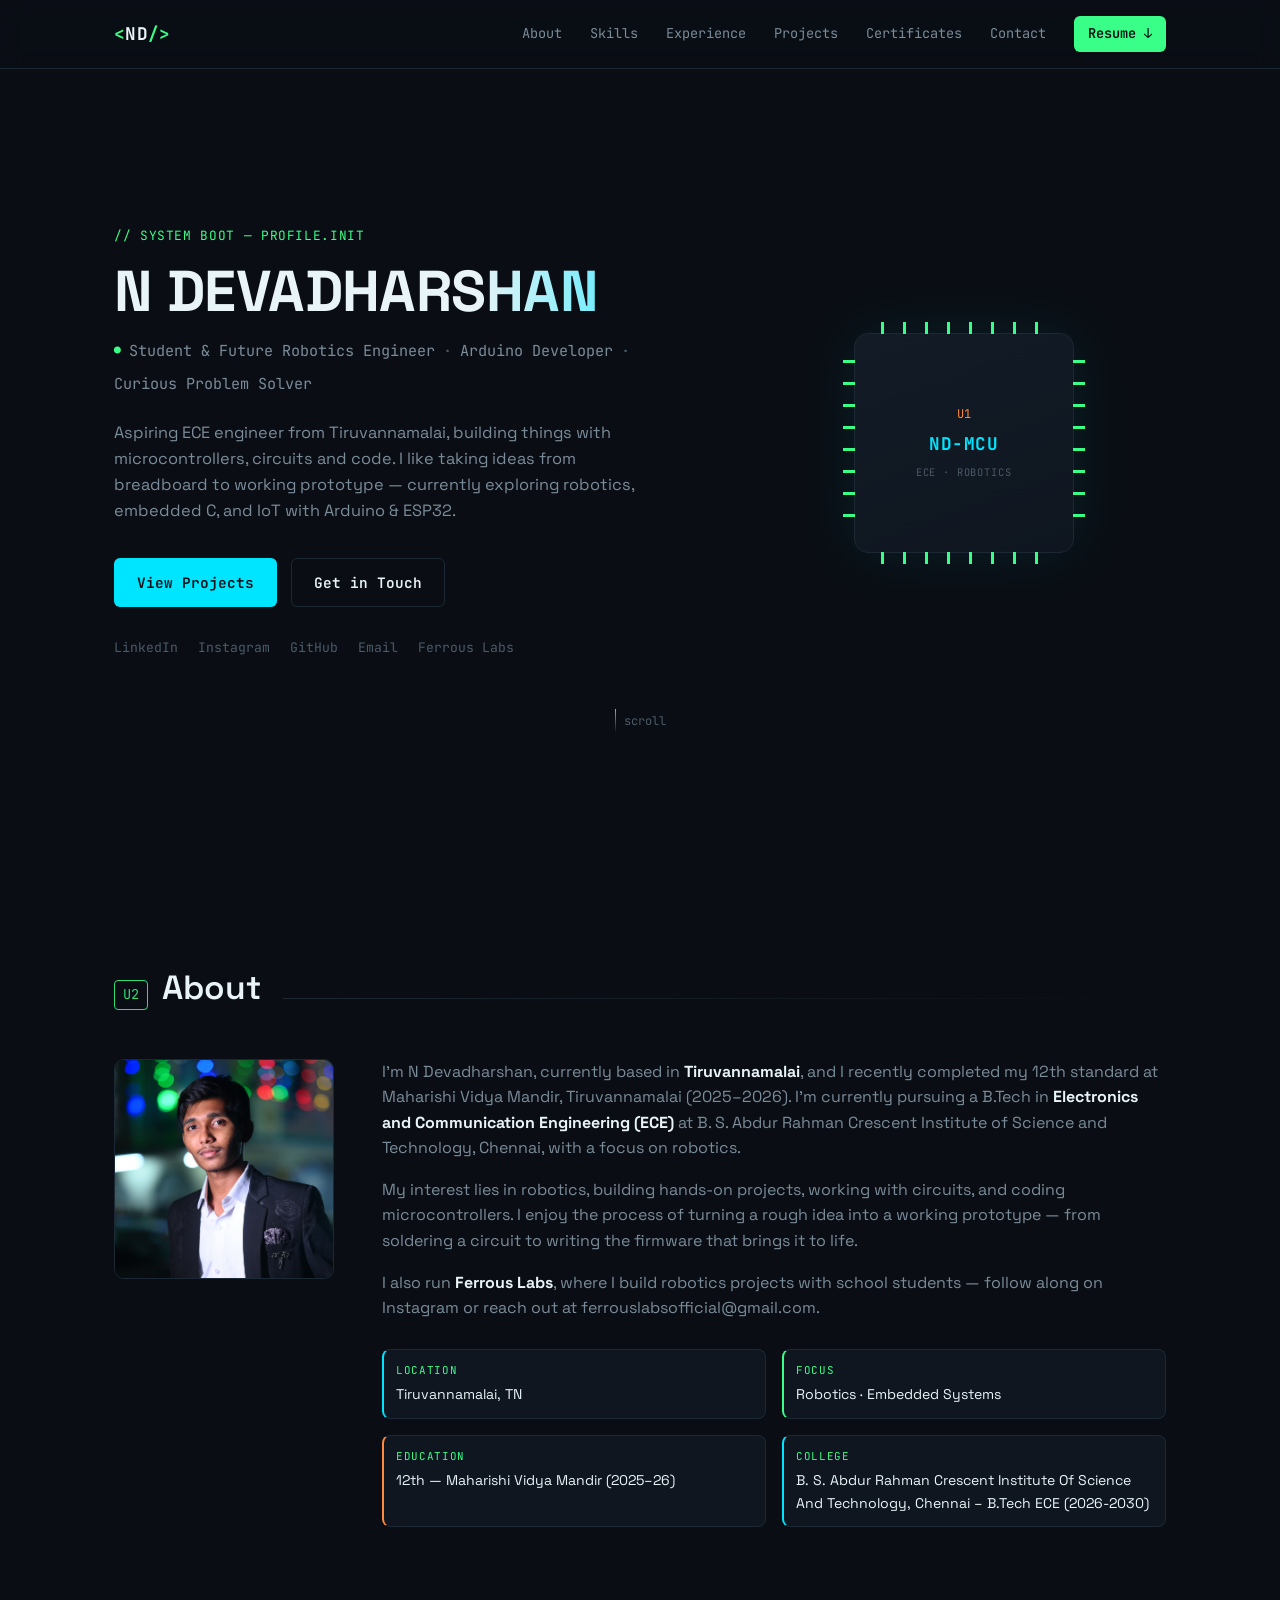
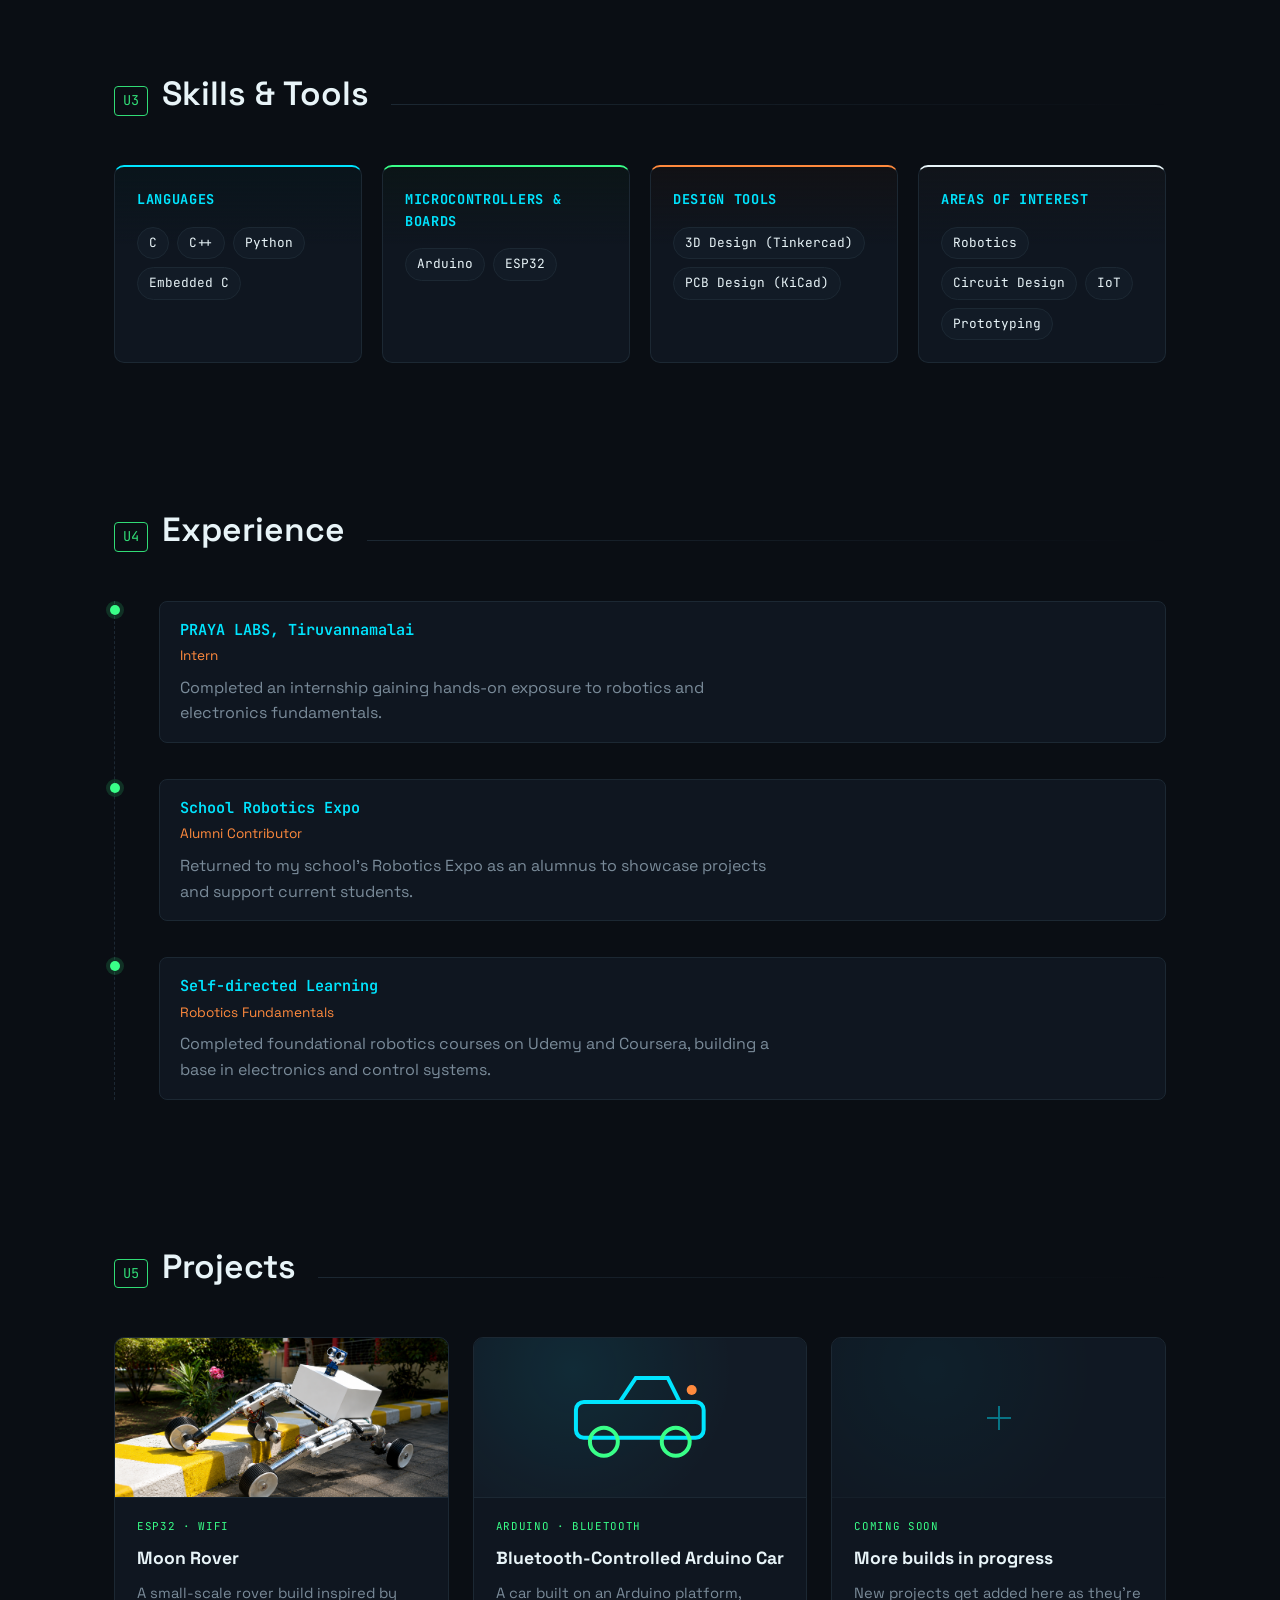
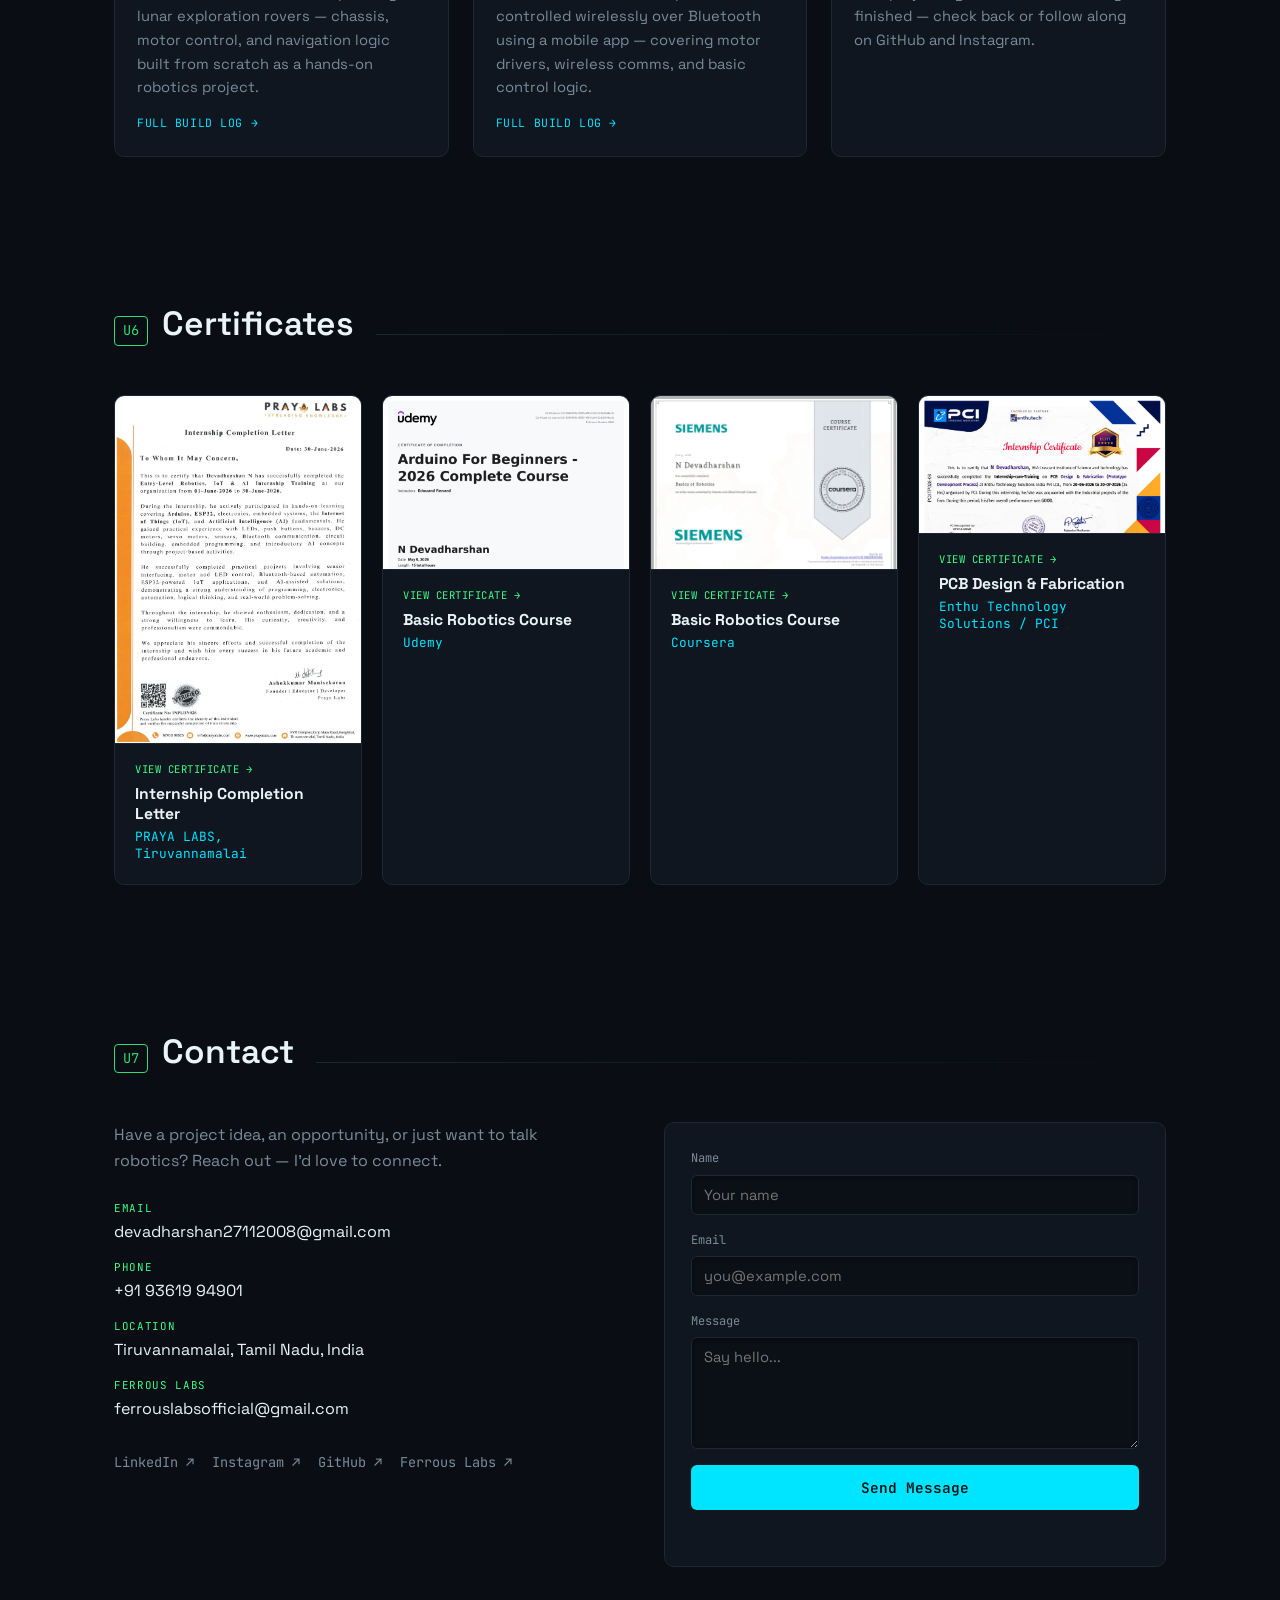
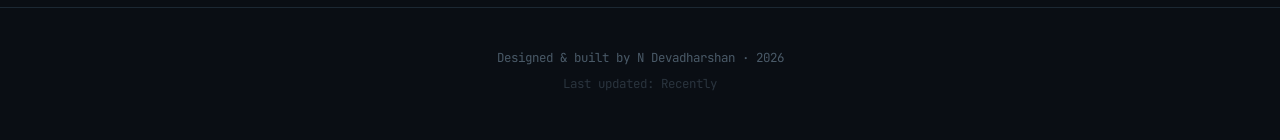
==== index.html @ e0f4d533 "Fix certificate visibility on home page and correct to 16:9 ratio" ====
<!DOCTYPE html>
<html lang="en">

<head>
  <meta charset="UTF-8">
  <meta name="viewport" content="width=device-width, initial-scale=1.0">
  <title>N Devadharshan — Robotics &amp; Embedded Systems</title>
  <meta name="description"
    content="Portfolio of N Devadharshan — ECE aspirant, robotics enthusiast, Arduino &amp; ESP32 developer.">
  <link rel="icon"
    href="data:image/svg+xml,<svg xmlns=%22http://www.w3.org/2000/svg%22 viewBox=%220 0 100 100%22><rect width=%22100%22 height=%22100%22 rx=%2218%22 fill=%22%230a0e14%22/><path d=%22M20 50h20M60 50h20M50 20v20M50 60v20%22 stroke=%22%2300e5ff%22 stroke-width=%226%22/><circle cx=%2250%22 cy=%2250%22 r=%2210%22 fill=%22none%22 stroke=%22%2339ff88%22 stroke-width=%226%22/></svg>">
  <link rel="preconnect" href="https://fonts.googleapis.com">
  <link rel="preconnect" href="https://fonts.gstatic.com" crossorigin>
  <link
    href="https://fonts.googleapis.com/css2?family=JetBrains+Mono:wght@400;500;600;700&family=Space+Grotesk:wght@400;500;600;700&display=swap"
    rel="stylesheet">
  <link rel="stylesheet" href="style.css">
  <script>
    // Defined early (before any images) so onerror="smartImage(this)" always works,
    // even for images that fail instantly on page load.
    function smartImage(img) {
      var exts = ['jpg', 'jpeg', 'png', 'webp', 'JPG', 'JPEG', 'PNG', 'WEBP'];
      var tried = (img.getAttribute('data-tried') || '').split(',').filter(Boolean);
      var base = img.getAttribute('data-base');
      for (var i = 0; i < exts.length; i++) {
        if (tried.indexOf(exts[i]) === -1) {
          tried.push(exts[i]);
          img.setAttribute('data-tried', tried.join(','));
          img.src = base + '.' + exts[i];
          return;
        }
      }
      if (img.getAttribute('data-fallback') === 'hide') {
        img.style.display = 'none';
      } else if (img.parentElement) {
        img.parentElement.classList.add('no-photo');
      }
    }
  </script>

</head>

<body>

  <!-- background circuit canvas -->
  <canvas id="circuit-bg"></canvas>

  <!-- continuous PCB trace running through the page, connecting each section like real schematic wiring -->
  <svg id="spine" width="40" viewBox="0 0 40 100" preserveAspectRatio="none" aria-hidden="true">
    <line x1="20" y1="0" x2="20" y2="100" stroke="url(#spineGrad)" stroke-width="1.5" />
    <defs>
      <linearGradient id="spineGrad" x1="0" y1="0" x2="0" y2="1">
        <stop offset="0%" stop-color="#00e5ff" stop-opacity="0.05" />
        <stop offset="50%" stop-color="#00e5ff" stop-opacity="0.5" />
        <stop offset="100%" stop-color="#39ff88" stop-opacity="0.4" />
      </linearGradient>
    </defs>
  </svg>

  <header id="navbar">
    <div class="nav-inner">
      <a class="logo" href="#hero">
        <span class="logo-bracket">&lt;</span>ND<span class="logo-bracket">/&gt;</span>
      </a>
      <nav id="nav-links">
        <a href="#about">About</a>
        <a href="#skills">Skills</a>
        <a href="#experience">Experience</a>
        <a href="#projects">Projects</a>
        <a href="#certificates">Certificates</a>
        <a href="#contact">Contact</a>
        <a href="assets/resume.pdf" class="nav-resume" id="nav-resume-link" download>Resume ↓</a>
      </nav>
      <button id="nav-toggle" aria-label="Toggle menu">
        <span></span><span></span><span></span>
      </button>
    </div>
  </header>

  <main>

    <!-- ============ HERO ============ -->
    <section id="hero">
      <div class="hero-grid">
        <div class="hero-text">
          <p class="chip-label">// SYSTEM BOOT — PROFILE.INIT</p>
          <h1>N&nbsp;DEVADHARSHAN</h1>
          <p class="hero-role">
            <span class="pin">●</span> Student &amp; Future Robotics Engineer
            <span class="dot-sep">·</span> Arduino Developer
            <span class="dot-sep">·</span> Curious Problem Solver
          </p>
          <p class="hero-bio">
            Aspiring ECE engineer from Tiruvannamalai, building things with microcontrollers,
            circuits and code. I like taking ideas from breadboard to working prototype —
            currently exploring robotics, embedded C, and IoT with Arduino &amp; ESP32.
          </p>
          <div class="hero-cta">
            <a href="#projects" class="btn btn-primary">View Projects</a>
            <a href="#contact" class="btn btn-ghost">Get in Touch</a>
          </div>
          <div class="hero-socials">
            <a href="https://www.linkedin.com/in/devadharshan27/" target="_blank" rel="noopener"
              aria-label="LinkedIn">LinkedIn</a>
            <a href="https://instagram.com/_ferrous_os._" target="_blank" rel="noopener"
              aria-label="Instagram">Instagram</a>
            <a href="https://github.com/" target="_blank" rel="noopener" id="hero-github" aria-label="GitHub">GitHub</a>
            <a href="mailto:devadharshan27112008@gmail.com" aria-label="Email">Email</a>
            <a href="https://instagram.com/ferrous_labs" target="_blank" rel="noopener"
              aria-label="Ferrous Labs Instagram">Ferrous Labs</a>
          </div>
        </div>
        <div class="hero-visual">
          <div class="chip" id="hero-chip">
            <div class="chip-pins chip-pins-top"></div>
            <div class="chip-pins chip-pins-bottom"></div>
            <div class="chip-pins chip-pins-left"></div>
            <div class="chip-pins chip-pins-right"></div>
            <div class="chip-face">
              <span class="chip-id">U1</span>
              <span class="chip-name">ND‑MCU</span>
              <span class="chip-sub">ECE · ROBOTICS</span>
            </div>
          </div>
        </div>
      </div>
      <div class="scroll-cue"><span></span>scroll</div>
    </section>

    <!-- ============ ABOUT ============ -->
    <section id="about" class="section">
      <div class="section-head">
        <span class="designator">U2</span>
        <h2>About</h2>
      </div>
      <div class="about-grid">
        <div class="about-photo">
          <div class="photo-frame">
            <img src="assets/images/profile.jpg" data-base="assets/images/profile" data-tried="jpg" alt="N Devadharshan"
              onerror="smartImage(this)">
            <div class="photo-fallback">
              <svg viewBox="0 0 120 120" width="72" height="72" aria-hidden="true">
                <circle cx="60" cy="60" r="56" fill="none" stroke="#00e5ff" stroke-width="2" stroke-dasharray="6 6" />
                <circle cx="60" cy="42" r="18" fill="none" stroke="#39ff88" stroke-width="3" />
                <path d="M28 96c6-20 22-30 32-30s26 10 32 30" fill="none" stroke="#39ff88" stroke-width="3" />
              </svg>
              <p>photo.jpg<br><span>add your image →</span></p>
            </div>
          </div>
        </div>
        <div class="about-text">
          <p>
            I'm N Devadharshan, currently based in <strong>Tiruvannamalai</strong>, and I recently completed
            my 12th standard at Maharishi Vidya Mandir, Tiruvannamalai (2025–2026). I'm currently pursuing
            a B.Tech in <strong>Electronics and Communication Engineering (ECE)</strong> at B. S. Abdur Rahman Crescent
            Institute of Science and Technology, Chennai, with a focus on robotics.
          </p>
          <p>
            My interest lies in robotics, building hands-on projects, working with circuits, and coding
            microcontrollers. I enjoy the process of turning a rough idea into a working prototype —
            from soldering a circuit to writing the firmware that brings it to life.
          </p>
          <p>
            I also run <strong>Ferrous Labs</strong>, where I build robotics projects with school
            students — follow along on
            <a href="https://instagram.com/ferrous_labs" target="_blank" rel="noopener">Instagram</a>
            or reach out at
            <a href="mailto:ferrouslabsofficial@gmail.com">ferrouslabsofficial@gmail.com</a>.
          </p>
          <div class="about-facts">
            <div class="fact"><span class="fact-label">Location</span><span class="fact-value">Tiruvannamalai, TN</span>
            </div>
            <div class="fact"><span class="fact-label">Focus</span><span class="fact-value">Robotics · Embedded
                Systems</span></div>
            <div class="fact"><span class="fact-label">Education</span><span class="fact-value">12th — Maharishi Vidya
                Mandir (2025–26)</span></div>
            <div class="fact"><span class="fact-label">College</span><span class="fact-value">B. S. Abdur Rahman
                Crescent Institute Of Science And Technology, Chennai – B.Tech ECE (2026-2030)</span></div>


          </div>
        </div>
      </div>
      </div>
    </section>

    <!-- ============ SKILLS ============ -->
    <section id="skills" class="section">
      <div class="section-head">
        <span class="designator">U3</span>
        <h2>Skills &amp; Tools</h2>
      </div>
      <div class="skills-grid">
        <div class="skill-card">
          <h3>Languages</h3>
          <ul class="tag-list">
            <li>C</li>
            <li>C++</li>
            <li>Python</li>
            <li>Embedded C</li>
          </ul>
        </div>
        <div class="skill-card">
          <h3>Microcontrollers &amp; Boards</h3>
          <ul class="tag-list">
            <li>Arduino</li>
            <li>ESP32</li>
          </ul>
        </div>
        <div class="skill-card">
          <h3>Design Tools</h3>
          <ul class="tag-list">
            <li>3D Design (Tinkercad)</li>
            <li>PCB Design (KiCad)</li>
          </ul>
        </div>
        <div class="skill-card">
          <h3>Areas of Interest</h3>
          <ul class="tag-list">
            <li>Robotics</li>
            <li>Circuit Design</li>
            <li>IoT</li>
            <li>Prototyping</li>
          </ul>
        </div>
      </div>
    </section>

    <!-- ============ EXPERIENCE ============ -->
    <section id="experience" class="section">
      <div class="section-head">
        <span class="designator">U4</span>
        <h2>Experience</h2>
      </div>
      <div class="timeline">
        <div class="timeline-item">
          <div class="timeline-node"></div>
          <div class="timeline-content">
            <p class="timeline-org">PRAYA LABS, Tiruvannamalai</p>
            <p class="timeline-role">Intern</p>
            <p class="timeline-desc">Completed an internship gaining hands-on exposure to robotics and electronics
              fundamentals.</p>
          </div>
        </div>
        <div class="timeline-item">
          <div class="timeline-node"></div>
          <div class="timeline-content">
            <p class="timeline-org">School Robotics Expo</p>
            <p class="timeline-role">Alumni Contributor</p>
            <p class="timeline-desc">Returned to my school's Robotics Expo as an alumnus to showcase projects and
              support current students.</p>
          </div>
        </div>
        <div class="timeline-item">
          <div class="timeline-node"></div>
          <div class="timeline-content">
            <p class="timeline-org">Self-directed Learning</p>
            <p class="timeline-role">Robotics Fundamentals</p>
            <p class="timeline-desc">Completed foundational robotics courses on Udemy and Coursera, building a base in
              electronics and control systems.</p>
          </div>
        </div>
      </div>
    </section>

    <!-- ============ PROJECTS ============ -->
    <section id="projects" class="section">
      <div class="section-head">
        <span class="designator">U5</span>
        <h2>Projects</h2>
      </div>
      <div class="projects-grid">

        <a class="project-card" href="projects/moon-rover.html">
          <div class="project-thumb" data-icon="rover">
            <div class="gallery-strip" id="rover-gallery">
              <img src="assets/projects/moon-rover/moon-rover-1.png" data-base="assets/projects/moon-rover/moon-rover-1"
                data-fallback="hide" alt="Moon Rover project photo 1" onerror="smartImage(this)">
            </div>
            <div class="thumb-placeholder">
              <svg viewBox="0 0 100 60" width="100%" aria-hidden="true">
                <ellipse cx="50" cy="48" rx="38" ry="6" fill="#39ff8822" />
                <circle cx="22" cy="42" r="8" fill="none" stroke="#39ff88" stroke-width="2" />
                <circle cx="78" cy="42" r="8" fill="none" stroke="#39ff88" stroke-width="2" />
                <circle cx="50" cy="42" r="8" fill="none" stroke="#39ff88" stroke-width="2" />
                <rect x="30" y="18" width="40" height="18" rx="3" fill="none" stroke="#00e5ff" stroke-width="2" />
                <line x1="50" y1="18" x2="50" y2="6" stroke="#00e5ff" stroke-width="2" />
                <circle cx="50" cy="6" r="3" fill="#00e5ff" />
              </svg>
            </div>
          </div>
          <div class="project-body">
            <p class="project-tag">ESP32 · WIFI</p>
            <h3>Moon Rover</h3>
            <p>A small-scale rover build inspired by lunar exploration rovers — chassis, motor control, and
              navigation logic built from scratch as a hands-on robotics project.</p>
            <p class="project-link-hint">FULL BUILD LOG →</p>
          </div>
        </a>

        <a class="project-card" href="projects/bluetooth-car.html">
          <div class="project-thumb" data-icon="car">
            <div class="thumb-placeholder">
              <svg viewBox="0 0 100 60" width="100%" aria-hidden="true">
                <rect x="18" y="24" width="64" height="18" rx="4" fill="none" stroke="#00e5ff" stroke-width="2" />
                <circle cx="32" cy="44" r="7" fill="none" stroke="#39ff88" stroke-width="2" />
                <circle cx="68" cy="44" r="7" fill="none" stroke="#39ff88" stroke-width="2" />
                <path d="M40 24 L48 12 L64 12 L70 24" fill="none" stroke="#00e5ff" stroke-width="2" />
                <circle cx="76" cy="18" r="2.5" fill="#ff8a3d" />
              </svg>
            </div>
          </div>
          <div class="project-body">
            <p class="project-tag">ARDUINO · BLUETOOTH</p>
            <h3>Bluetooth-Controlled Arduino Car</h3>
            <p>A car built on an Arduino platform, controlled wirelessly over Bluetooth using a mobile app —
              covering motor drivers, wireless comms, and basic control logic.</p>
            <p class="project-link-hint">FULL BUILD LOG →</p>
          </div>
        </a>

        <article class="project-card project-card-more">
          <div class="project-thumb thumb-more">
            <svg viewBox="0 0 100 60" width="60" aria-hidden="true">
              <line x1="30" y1="30" x2="70" y2="30" stroke="#00e5ff" stroke-width="3" />
              <line x1="50" y1="10" x2="50" y2="50" stroke="#00e5ff" stroke-width="3" />
            </svg>
          </div>
          <div class="project-body">
            <p class="project-tag">COMING SOON</p>
            <h3>More builds in progress</h3>
            <p>New projects get added here as they're finished — check back or follow along on GitHub and Instagram.</p>
          </div>
        </article>

      </div>
    </section>

    <!-- ============ CERTIFICATES ============ -->
    <section id="certificates" class="section">
      <div class="section-head">
        <span class="designator">U6</span>
        <h2>Certificates</h2>
      </div>
      <div class="cert-grid">

        <button type="button" class="cert-card cert-card--portrait"
          data-cert-src="assets/certs/internship-praya-labs.jpg"
          data-cert-title="Internship Completion Letter — PRAYA LABS">
          <div class="cert-thumb cert-thumb--portrait">
            <img src="assets/certs/internship-praya-labs.jpg" alt="Internship completion letter from PRAYA LABS"
              onerror="this.style.display='none'">
            <div class="cert-thumb-fallback">
              <svg viewBox="0 0 100 130" width="70" aria-hidden="true">
                <rect x="6" y="6" width="88" height="118" rx="4" fill="none" stroke="#00e5ff" stroke-width="2" />
                <line x1="20" y1="34" x2="80" y2="34" stroke="#39ff88" stroke-width="2" />
                <line x1="20" y1="50" x2="80" y2="50" stroke="#1c2833" stroke-width="2" />
                <line x1="20" y1="60" x2="80" y2="60" stroke="#1c2833" stroke-width="2" />
                <line x1="20" y1="70" x2="80" y2="70" stroke="#1c2833" stroke-width="2" />
                <circle cx="50" cy="100" r="12" fill="none" stroke="#ff8a3d" stroke-width="2" />
              </svg>
            </div>
          </div>
          <div class="cert-card-body">
            <p class="cert-tag">VIEW CERTIFICATE →</p>
            <h3>Internship Completion Letter</h3>
            <p class="cert-org">PRAYA LABS, Tiruvannamalai</p>
          </div>
        </button>

        <button type="button" class="cert-card cert-card--landscape" data-cert-src="assets/certs/udemy-robotics.jpg"
          data-cert-title="Basic Robotics Course — Udemy">
          <div class="cert-thumb cert-thumb--landscape">
            <img src="assets/certs/udemy-robotics.jpg" alt="Basic Robotics Course certificate from Udemy"
              onerror="this.style.display='none'">
            <div class="cert-thumb-fallback">
              <svg viewBox="0 0 140 100" width="80" aria-hidden="true">
                <rect x="6" y="6" width="128" height="88" rx="4" fill="none" stroke="#00e5ff" stroke-width="2" />
                <line x1="24" y1="30" x2="116" y2="30" stroke="#39ff88" stroke-width="2" />
                <line x1="24" y1="44" x2="90" y2="44" stroke="#1c2833" stroke-width="2" />
                <circle cx="108" cy="66" r="14" fill="none" stroke="#ff8a3d" stroke-width="2" />
              </svg>
            </div>
          </div>
          <div class="cert-card-body">
            <p class="cert-tag">VIEW CERTIFICATE →</p>
            <h3>Basic Robotics Course</h3>
            <p class="cert-org">Udemy</p>
          </div>
        </button>

        <button type="button" class="cert-card cert-card--landscape" data-cert-src="assets/certs/coursera-robotics.jpg"
          data-cert-title="Basic Robotics Course — Coursera">
          <div class="cert-thumb cert-thumb--landscape">
            <img src="assets/certs/coursera-robotics.jpg" alt="Basic Robotics Course certificate from Coursera"
              onerror="this.style.display='none'">
            <div class="cert-thumb-fallback">
              <svg viewBox="0 0 140 100" width="80" aria-hidden="true">
                <rect x="6" y="6" width="128" height="88" rx="4" fill="none" stroke="#00e5ff" stroke-width="2" />
                <line x1="24" y1="30" x2="116" y2="30" stroke="#39ff88" stroke-width="2" />
                <line x1="24" y1="44" x2="90" y2="44" stroke="#1c2833" stroke-width="2" />
                <circle cx="108" cy="66" r="14" fill="none" stroke="#ff8a3d" stroke-width="2" />
              </svg>
            </div>
          </div>
          <div class="cert-card-body">
            <p class="cert-tag">VIEW CERTIFICATE →</p>
            <h3>Basic Robotics Course</h3>
            <p class="cert-org">Coursera</p>
          </div>
        </button>

        <button type="button" class="cert-card" data-cert-src="assets/certs/pcb-certificate.png"
          data-cert-title="Internship on PCB Design &amp; Fabrication — Enthu Technology Solutions / PCI">
          <div class="cert-thumb cert-thumb--16-9">
            <img src="assets/certs/pcb-certificate.png" alt="PCB Design &amp; Fabrication Internship Certificate"
              onerror="this.style.display='none'">
            <div class="cert-thumb-fallback">
              <svg viewBox="0 0 140 100" width="80" aria-hidden="true">
                <rect x="6" y="6" width="128" height="88" rx="4" fill="none" stroke="#00e5ff" stroke-width="2" />
                <line x1="24" y1="30" x2="116" y2="30" stroke="#39ff88" stroke-width="2" />
                <line x1="24" y1="44" x2="90" y2="44" stroke="#1c2833" stroke-width="2" />
                <circle cx="108" cy="66" r="14" fill="none" stroke="#ff8a3d" stroke-width="2" />
              </svg>
            </div>
          </div>
          <div class="cert-card-body">
            <p class="cert-tag">VIEW CERTIFICATE →</p>
            <h3>PCB Design &amp; Fabrication</h3>
            <p class="cert-org">Enthu Technology Solutions / PCI</p>
          </div>
        </button>

      </div>
    </section>

    <!-- Certificate lightbox viewer -->
    <div id="cert-lightbox" class="lightbox" hidden>
      <button type="button" class="lightbox-close" id="lightbox-close" aria-label="Close certificate viewer">✕</button>
      <div class="lightbox-inner">
        <img id="lightbox-img" src="" alt="">
        <p id="lightbox-title" class="lightbox-title"></p>
      </div>
    </div>

    <!-- ============ CONTACT ============ -->
    <section id="contact" class="section">
      <div class="section-head">
        <span class="designator">U7</span>
        <h2>Contact</h2>
      </div>
      <div class="contact-grid">
        <div class="contact-info">
          <p>Have a project idea, an opportunity, or just want to talk robotics? Reach out — I'd love to connect.</p>
          <ul class="contact-list">
            <li><span class="contact-label">Email</span><a
                href="mailto:devadharshan27112008@gmail.com">devadharshan27112008@gmail.com</a></li>
            <li><span class="contact-label">Phone</span><a href="tel:+919361994901">+91 93619 94901</a></li>
            <li><span class="contact-label">Location</span><span>Tiruvannamalai, Tamil Nadu, India</span></li>
            <li><span class="contact-label">Ferrous Labs</span><a
                href="mailto:ferrouslabsofficial@gmail.com">ferrouslabsofficial@gmail.com</a></li>
          </ul>
          <div class="contact-socials">
            <a href="https://www.linkedin.com/in/devadharshan27/" target="_blank" rel="noopener">LinkedIn ↗</a>
            <a href="https://instagram.com/_ferrous_os._" target="_blank" rel="noopener">Instagram ↗</a>
            <a href="https://github.com/" target="_blank" rel="noopener" id="contact-github">GitHub ↗</a>
            <a href="https://instagram.com/ferrous_labs" target="_blank" rel="noopener">Ferrous Labs ↗</a>
          </div>
        </div>
        <form class="contact-form" id="contact-form">
          <label>Name<input type="text" name="name" required placeholder="Your name"></label>
          <label>Email<input type="email" name="email" required placeholder="you@example.com"></label>
          <label>Message<textarea name="message" rows="5" required placeholder="Say hello..."></textarea></label>
          <button type="submit" class="btn btn-primary">Send Message</button>
          <p class="form-note" id="form-status"></p>
        </form>
      </div>
    </section>

  </main>

  <footer>
    <p>Designed &amp; built by N Devadharshan · <span id="year"></span></p>
    <p class="footer-sub">Last updated: <span id="last-updated">checking…</span></p>
  </footer>

  <script src="https://cdn.jsdelivr.net/npm/@emailjs/browser@4/dist/email.min.js"></script>
  <script src="script.js"></script>
</body>

</html>
---- style.css ----
/* ==========================================================================
   TOKENS
   ========================================================================== */
:root {
  --bg-deep: #0a0e14;
  --bg-panel: #0f1620;
  --bg-panel-2: #121b26;
  --line: #1c2833;
  --trace-cyan: #00e5ff;
  --trace-green: #39ff88;
  --copper: #ff8a3d;
  --text-primary: #e8f4f8;
  --text-dim: #7a8b99;
  --text-faint: #4a5a68;

  --font-display: 'Space Grotesk', sans-serif;
  --font-mono: 'JetBrains Mono', monospace;

  --radius: 10px;
  --max-width: 1100px;
}

* { box-sizing: border-box; }

html { scroll-behavior: smooth; }

@media (prefers-reduced-motion: reduce) {
  html { scroll-behavior: auto; }
  * { animation-duration: 0.01ms !important; animation-iteration-count: 1 !important; transition-duration: 0.01ms !important; }
}

body {
  margin: 0;
  background: var(--bg-deep);
  color: var(--text-primary);
  font-family: var(--font-display);
  line-height: 1.6;
  -webkit-font-smoothing: antialiased;
  position: relative;
  overflow-x: hidden;
}

h1, h2, h3 { font-family: var(--font-display); margin: 0; }
p { margin: 0; }
a { color: inherit; text-decoration: none; }
ul { margin: 0; padding: 0; list-style: none; }
code {
  font-family: var(--font-mono);
  background: var(--bg-panel-2);
  border: 1px solid var(--line);
  padding: 1px 6px;
  border-radius: 4px;
  color: var(--trace-cyan);
  font-size: 0.85em;
}

:focus-visible {
  outline: 2px solid var(--trace-cyan);
  outline-offset: 3px;
}

/* ==========================================================================
   BACKGROUND CANVAS + SPINE
   ========================================================================== */
#circuit-bg {
  position: fixed;
  inset: 0;
  z-index: 0;
  width: 100%;
  height: 100%;
  opacity: 0.5;
}

#spine {
  position: fixed;
  left: 20px;
  top: 0;
  height: 100%;
  z-index: 1;
  pointer-events: none;
  display: none;
}

@media (min-width: 900px) {
  #spine { display: block; }
}

main, header, footer { position: relative; z-index: 2; }

/* ==========================================================================
   NAV
   ========================================================================== */
#navbar {
  position: sticky;
  top: 0;
  z-index: 50;
  background: rgba(10, 14, 20, 0.85);
  backdrop-filter: blur(10px);
  border-bottom: 1px solid var(--line);
}

.nav-inner {
  max-width: var(--max-width);
  margin: 0 auto;
  padding: 16px 24px;
  display: flex;
  align-items: center;
  justify-content: space-between;
}

.logo {
  font-family: var(--font-mono);
  font-weight: 700;
  font-size: 1.1rem;
  letter-spacing: 0.02em;
}
.logo-bracket { color: var(--trace-green); }

#nav-links {
  display: flex;
  align-items: center;
  gap: 28px;
}

#nav-links a {
  font-family: var(--font-mono);
  font-size: 0.85rem;
  color: var(--text-dim);
  transition: color 0.2s ease;
  position: relative;
}
#nav-links a:hover { color: var(--trace-cyan); }
#nav-links a.nav-active { color: var(--trace-cyan); border-bottom: 1px solid var(--trace-cyan); padding-bottom: 2px; }

.nav-resume {
  color: var(--bg-deep) !important;
  background: var(--trace-green);
  padding: 7px 14px;
  border-radius: 6px;
  font-weight: 600;
}
.nav-resume:hover { color: var(--bg-deep) !important; background: var(--trace-cyan); }

#nav-toggle {
  display: none;
  flex-direction: column;
  gap: 5px;
  background: none;
  border: none;
  cursor: pointer;
  padding: 6px;
}
#nav-toggle span {
  width: 22px;
  height: 2px;
  background: var(--trace-cyan);
  display: block;
}

@media (max-width: 800px) {
  #nav-links {
    position: fixed;
    top: 61px;
    left: 0;
    right: 0;
    background: var(--bg-panel);
    border-bottom: 1px solid var(--line);
    flex-direction: column;
    align-items: flex-start;
    padding: 20px 24px;
    gap: 18px;
    transform: translateY(-120%);
    transition: transform 0.25s ease;
  }
  #nav-links.open { transform: translateY(0); }
  #nav-toggle { display: flex; }
}

/* ==========================================================================
   SHARED
   ========================================================================== */
.section {
  max-width: var(--max-width);
  margin: 0 auto;
  padding: 100px 24px 40px;
  scroll-margin-top: 70px;
}

.section-head {
  display: flex;
  align-items: baseline;
  gap: 14px;
  margin-bottom: 44px;
}

.designator {
  font-family: var(--font-mono);
  font-size: 0.85rem;
  color: var(--trace-green);
  border: 1px solid var(--trace-green);
  padding: 3px 8px;
  border-radius: 4px;
  opacity: 0.85;
}

.section-head h2 {
  font-size: clamp(1.6rem, 3vw, 2.1rem);
  font-weight: 600;
}
.section-head::after {
  content: '';
  flex: 1;
  height: 1px;
  background: linear-gradient(90deg, var(--line), transparent);
  margin-left: 8px;
}

.chip-label {
  font-family: var(--font-mono);
  font-size: 0.8rem;
  color: var(--trace-green);
  letter-spacing: 0.05em;
  margin-bottom: 14px;
}

.btn {
  display: inline-block;
  font-family: var(--font-mono);
  font-size: 0.9rem;
  font-weight: 600;
  padding: 12px 22px;
  border-radius: 6px;
  border: 1px solid transparent;
  cursor: pointer;
  transition: all 0.2s ease;
}
.btn-primary {
  background: var(--trace-cyan);
  color: var(--bg-deep);
}
.btn-primary:hover {
  background: var(--trace-green);
  box-shadow: 0 0 24px rgba(57, 255, 136, 0.4);
}
.btn-ghost {
  border-color: var(--line);
  color: var(--text-primary);
}
.btn-ghost:hover { border-color: var(--trace-cyan); color: var(--trace-cyan); }

/* ==========================================================================
   HERO
   ========================================================================== */
#hero {
  max-width: var(--max-width);
  margin: 0 auto;
  padding: 90px 24px 60px;
  min-height: 88vh;
  display: flex;
  flex-direction: column;
  justify-content: center;
}

.hero-grid {
  display: grid;
  grid-template-columns: 1.2fr 0.8fr;
  gap: 40px;
  align-items: center;
}

@media (max-width: 800px) {
  .hero-grid { grid-template-columns: 1fr; }
  .hero-visual { order: -1; }
}

.hero-text h1 {
  font-size: clamp(2.2rem, 6vw, 3.6rem);
  font-weight: 700;
  letter-spacing: -0.01em;
  line-height: 1.05;
  background: linear-gradient(90deg, var(--text-primary) 60%, var(--trace-cyan));
  -webkit-background-clip: text;
  background-clip: text;
  color: transparent;
}

.hero-role {
  font-family: var(--font-mono);
  font-size: 0.95rem;
  color: var(--text-dim);
  margin-top: 18px;
  display: flex;
  flex-wrap: wrap;
  gap: 8px;
  align-items: center;
}
.pin { color: var(--trace-green); font-size: 0.7rem; }
.dot-sep { color: var(--text-faint); }

.hero-bio {
  margin-top: 24px;
  max-width: 52ch;
  color: var(--text-dim);
  font-size: 1.02rem;
}

.hero-cta {
  margin-top: 34px;
  display: flex;
  gap: 14px;
  flex-wrap: wrap;
}

.hero-socials {
  margin-top: 30px;
  display: flex;
  gap: 20px;
  flex-wrap: wrap;
}
.hero-socials a {
  font-family: var(--font-mono);
  font-size: 0.82rem;
  color: var(--text-faint);
  border-bottom: 1px solid transparent;
  transition: all 0.2s ease;
}
.hero-socials a:hover { color: var(--trace-cyan); border-color: var(--trace-cyan); }

/* chip visual */
.hero-visual { display: flex; justify-content: center; }
.chip {
  position: relative;
  width: 220px;
  height: 220px;
  background: linear-gradient(160deg, var(--bg-panel-2), var(--bg-panel));
  border: 1px solid var(--line);
  border-radius: 14px;
  display: flex;
  align-items: center;
  justify-content: center;
  box-shadow: 0 0 60px rgba(0, 229, 255, 0.08);
  animation: chip-float 6s ease-in-out infinite;
}
@keyframes chip-float {
  0%, 100% { transform: translateY(0); }
  50% { transform: translateY(-10px); }
}
.chip-face { text-align: center; display: flex; flex-direction: column; gap: 6px; }
.chip-id { font-family: var(--font-mono); font-size: 0.75rem; color: var(--copper); }
.chip-name { font-family: var(--font-mono); font-size: 1.1rem; color: var(--trace-cyan); font-weight: 700; letter-spacing: 0.03em; }
.chip-sub { font-family: var(--font-mono); font-size: 0.65rem; color: var(--text-faint); letter-spacing: 0.08em; }

.chip-pins { position: absolute; display: flex; gap: 14px; }
.chip-pins span { display: block; }
.chip-pins-top, .chip-pins-bottom { flex-direction: row; left: 26px; right: 26px; justify-content: space-between; }
.chip-pins-top { top: -12px; }
.chip-pins-bottom { bottom: -12px; }
.chip-pins-left, .chip-pins-right { flex-direction: column; top: 26px; bottom: 26px; justify-content: space-between; }
.chip-pins-left { left: -12px; }
.chip-pins-right { right: -12px; }
.chip-pins::before, .chip-pins::after { content: ''; }
.chip-pins-top, .chip-pins-bottom, .chip-pins-left, .chip-pins-right {
  background-image: repeating-linear-gradient(var(--trace-green), var(--trace-green));
}
/* generate pin ticks via pseudo elements grid */
.chip-pins-top, .chip-pins-bottom { height: 12px; }
.chip-pins-left, .chip-pins-right { width: 12px; }
.chip-pins-top { background: repeating-linear-gradient(90deg, var(--trace-green) 0 3px, transparent 3px 22px); }
.chip-pins-bottom { background: repeating-linear-gradient(90deg, var(--trace-green) 0 3px, transparent 3px 22px); }
.chip-pins-left { background: repeating-linear-gradient(180deg, var(--trace-green) 0 3px, transparent 3px 22px); }
.chip-pins-right { background: repeating-linear-gradient(180deg, var(--trace-green) 0 3px, transparent 3px 22px); }

.scroll-cue {
  margin: 50px auto 0;
  display: flex;
  align-items: center;
  gap: 8px;
  font-family: var(--font-mono);
  font-size: 0.75rem;
  color: var(--text-faint);
  justify-content: center;
}
.scroll-cue span {
  width: 1px;
  height: 24px;
  background: linear-gradient(var(--trace-cyan), transparent);
  animation: scroll-pulse 1.8s ease-in-out infinite;
}
@keyframes scroll-pulse {
  0%, 100% { opacity: 0.2; }
  50% { opacity: 1; }
}

/* ==========================================================================
   ABOUT
   ========================================================================== */
.about-grid {
  display: grid;
  grid-template-columns: 220px 1fr;
  gap: 48px;
  align-items: start;
}
@media (max-width: 700px) {
  .about-grid { grid-template-columns: 1fr; }
}

.photo-frame {
  position: relative;
  width: 100%;
  aspect-ratio: 1;
  border-radius: var(--radius);
  border: 1px solid var(--line);
  background: var(--bg-panel);
  overflow: hidden;
}
.photo-frame img { width: 100%; height: 100%; object-fit: cover; display: block; }
.photo-fallback {
  display: none;
  height: 100%;
  flex-direction: column;
  align-items: center;
  justify-content: center;
  gap: 14px;
  text-align: center;
  color: var(--text-faint);
  font-family: var(--font-mono);
  font-size: 0.78rem;
}
.photo-fallback p span { color: var(--trace-cyan); }
.photo-frame.no-photo img { display: none; }
.photo-frame.no-photo .photo-fallback { display: flex; }

.about-text p { color: var(--text-dim); margin-bottom: 16px; }
.about-text strong { color: var(--text-primary); }

.about-facts {
  margin-top: 28px;
  display: grid;
  grid-template-columns: repeat(2, 1fr);
  gap: 16px;
}
.fact {
  border: 1px solid var(--line);
  background: var(--bg-panel);
  border-radius: 8px;
  padding: 12px 14px;
  display: flex;
  flex-direction: column;
  gap: 4px;
}
.fact-label { font-family: var(--font-mono); font-size: 0.68rem; color: var(--trace-green); text-transform: uppercase; letter-spacing: 0.06em; }
.fact-value { font-size: 0.88rem; color: var(--text-primary); }

/* ==========================================================================
   SKILLS
   ========================================================================== */
.skills-grid {
  display: grid;
  grid-template-columns: repeat(auto-fit, minmax(220px, 1fr));
  gap: 20px;
}
.skill-card {
  border: 1px solid var(--line);
  background: var(--bg-panel);
  border-radius: var(--radius);
  padding: 22px;
  transition: border-color 0.2s ease;
}
.skill-card:hover { border-color: var(--trace-cyan); }
.skill-card h3 {
  font-family: var(--font-mono);
  font-size: 0.85rem;
  color: var(--trace-cyan);
  text-transform: uppercase;
  letter-spacing: 0.05em;
  margin-bottom: 16px;
}
.tag-list { display: flex; flex-wrap: wrap; gap: 8px; }
.tag-list li {
  font-family: var(--font-mono);
  font-size: 0.8rem;
  background: var(--bg-panel-2);
  border: 1px solid var(--line);
  padding: 5px 11px;
  border-radius: 20px;
  color: var(--text-primary);
}

/* ==========================================================================
   EXPERIENCE / TIMELINE
   ========================================================================== */
.timeline {
  position: relative;
  padding-left: 28px;
  border-left: 1px dashed var(--line);
}
.timeline-item { position: relative; padding-bottom: 36px; }
.timeline-item:last-child { padding-bottom: 0; }
.timeline-node {
  position: absolute;
  left: -33px;
  top: 4px;
  width: 10px;
  height: 10px;
  border-radius: 50%;
  background: var(--trace-green);
  box-shadow: 0 0 0 4px rgba(57, 255, 136, 0.15);
}
.timeline-org { font-family: var(--font-mono); color: var(--trace-cyan); font-size: 0.95rem; font-weight: 600; }
.timeline-role { font-size: 0.85rem; color: var(--copper); margin-top: 3px; }
.timeline-desc { color: var(--text-dim); margin-top: 8px; max-width: 60ch; }

/* ==========================================================================
   PROJECTS
   ========================================================================== */
.projects-grid {
  display: grid;
  grid-template-columns: repeat(auto-fit, minmax(280px, 1fr));
  gap: 24px;
}
.project-card {
  display: block;
  border: 1px solid var(--line);
  background: var(--bg-panel);
  border-radius: var(--radius);
  overflow: hidden;
  transition: transform 0.25s ease, border-color 0.25s ease;
  color: inherit;
  text-decoration: none;
  cursor: pointer;
}
.project-card:hover { transform: translateY(-4px); border-color: var(--trace-cyan); }
.project-card-more { cursor: default; }
.project-card-more:hover { transform: none; border-color: var(--line); }

.project-link-hint {
  margin-top: 14px;
  font-family: var(--font-mono);
  font-size: 0.72rem;
  color: var(--trace-cyan);
  letter-spacing: 0.05em;
}
.project-card:hover .project-link-hint { color: var(--trace-green); }

.project-thumb {
  height: 160px;
  background: radial-gradient(circle at 30% 20%, rgba(0,229,255,0.08), transparent 60%), var(--bg-panel-2);
  display: flex;
  align-items: center;
  justify-content: center;
  position: relative;
  border-bottom: 1px solid var(--line);
}
.thumb-placeholder { width: 60%; }
.thumb-more { opacity: 0.5; }

.gallery-strip {
  position: absolute;
  inset: 0;
  display: flex;
}
.gallery-strip img {
  width: 100%;
  height: 100%;
  object-fit: cover;
  display: none;
}
.gallery-strip img:first-child { display: block; }
.gallery-strip:has(img[style*="display: block"]) ~ .thumb-placeholder { display: none; }

.project-body { padding: 20px 22px 24px; }
.project-tag {
  font-family: var(--font-mono);
  font-size: 0.68rem;
  color: var(--trace-green);
  letter-spacing: 0.06em;
  margin-bottom: 8px;
}
.project-body h3 { font-size: 1.1rem; margin-bottom: 10px; }
.project-body p:not(.project-tag):not(.project-note):not(.project-link-hint) { color: var(--text-dim); font-size: 0.92rem; }
.project-note {
  margin-top: 12px;
  font-size: 0.78rem;
  color: var(--text-faint);
  font-style: italic;
}

/* ==========================================================================
   CERTIFICATES
   ========================================================================== */
.cert-grid {
  display: flex;
  flex-wrap: wrap;
  justify-content: center;
  gap: 20px;
}
.cert-card {
  flex: 1 1 240px;
  max-width: 320px;
  border: 1px solid var(--line);
  background: var(--bg-panel);
  border-radius: var(--radius);
  padding: 0;
  text-align: left;
  cursor: pointer;
  color: inherit;
  font-family: inherit;
  display: flex;
  flex-direction: column;
  overflow: hidden;
  transition: border-color 0.2s ease, transform 0.2s ease;
}
.cert-card:hover { border-color: var(--copper); transform: translateY(-4px); }

.cert-thumb {
  position: relative;
  background: var(--bg-panel-2);
  border-bottom: 1px solid var(--line);
  display: flex;
  align-items: center;
  justify-content: center;
  overflow: hidden;
}
.cert-thumb--portrait { aspect-ratio: 210 / 297; } /* A4 portrait */
.cert-thumb--landscape { aspect-ratio: 297 / 210; } /* A4 landscape */
.cert-thumb--16-9 { aspect-ratio: 16 / 9; }
.cert-thumb img {
  width: 100%;
  height: 100%;
  object-fit: cover;
  object-position: top center;
  display: block;
}
.cert-thumb-fallback { display: none; align-items: center; justify-content: center; width: 100%; height: 100%; }
.cert-thumb img[style*="display: none"] ~ .cert-thumb-fallback { display: flex; }

.cert-card-body { padding: 18px 20px 22px; }
.cert-tag {
  font-family: var(--font-mono);
  font-size: 0.66rem;
  color: var(--trace-green);
  letter-spacing: 0.05em;
  margin-bottom: 8px;
}
.cert-card h3 { font-size: 0.98rem; margin-bottom: 4px; }
.cert-org { font-family: var(--font-mono); font-size: 0.8rem; color: var(--trace-cyan); }

.cert-hint {
  margin-top: 20px;
  font-size: 0.78rem;
  color: var(--text-faint);
  font-style: italic;
}

/* ---- Lightbox ---- */
.lightbox {
  position: fixed;
  inset: 0;
  z-index: 100;
  background: rgba(6, 9, 13, 0.92);
  backdrop-filter: blur(6px);
  display: flex;
  align-items: center;
  justify-content: center;
  padding: 40px 20px;
  animation: lightbox-in 0.2s ease;
}
@keyframes lightbox-in { from { opacity: 0; } to { opacity: 1; } }
.lightbox[hidden] { display: none; }

.lightbox-inner {
  max-width: min(720px, 92vw);
  max-height: 86vh;
  display: flex;
  flex-direction: column;
  align-items: center;
  gap: 14px;
}
.lightbox-inner img {
  max-width: 100%;
  max-height: 76vh;
  object-fit: contain;
  border: 1px solid var(--line);
  border-radius: 8px;
  background: var(--bg-panel);
  box-shadow: 0 0 60px rgba(0, 229, 255, 0.12);
}
.lightbox-title {
  font-family: var(--font-mono);
  font-size: 0.85rem;
  color: var(--text-dim);
  text-align: center;
}
.lightbox-close {
  position: absolute;
  top: 24px;
  right: 28px;
  width: 40px;
  height: 40px;
  border-radius: 50%;
  border: 1px solid var(--line);
  background: var(--bg-panel);
  color: var(--text-primary);
  font-size: 1.1rem;
  cursor: pointer;
  transition: border-color 0.2s ease, color 0.2s ease;
}
.lightbox-close:hover { border-color: var(--trace-cyan); color: var(--trace-cyan); }

/* ==========================================================================
   CONTACT
   ========================================================================== */
.contact-grid {
  display: grid;
  grid-template-columns: 1fr 1fr;
  gap: 48px;
}
@media (max-width: 800px) { .contact-grid { grid-template-columns: 1fr; } }

.contact-info p { color: var(--text-dim); margin-bottom: 26px; max-width: 46ch; }
.contact-list { display: flex; flex-direction: column; gap: 14px; margin-bottom: 30px; }
.contact-list li { display: flex; flex-direction: column; gap: 2px; }
.contact-label { font-family: var(--font-mono); font-size: 0.68rem; color: var(--trace-green); text-transform: uppercase; letter-spacing: 0.06em; }
.contact-list a { color: var(--text-primary); }
.contact-list a:hover { color: var(--trace-cyan); }
.contact-socials { display: flex; gap: 18px; flex-wrap: wrap; }
.contact-socials a { font-family: var(--font-mono); font-size: 0.85rem; color: var(--text-dim); }
.contact-socials a:hover { color: var(--trace-cyan); }

.contact-form {
  display: flex;
  flex-direction: column;
  gap: 16px;
  border: 1px solid var(--line);
  background: var(--bg-panel);
  border-radius: var(--radius);
  padding: 26px;
}
.contact-form label {
  display: flex;
  flex-direction: column;
  gap: 6px;
  font-family: var(--font-mono);
  font-size: 0.75rem;
  color: var(--text-dim);
}
.contact-form input, .contact-form textarea {
  font-family: var(--font-display);
  background: var(--bg-panel-2);
  border: 1px solid var(--line);
  border-radius: 6px;
  padding: 10px 12px;
  color: var(--text-primary);
  font-size: 0.92rem;
  resize: vertical;
}
.contact-form input:focus, .contact-form textarea:focus {
  outline: none;
  border-color: var(--trace-cyan);
}
.form-note { font-size: 0.72rem; color: var(--text-faint); margin-top: -4px; }

/* ==========================================================================
   FOOTER
   ========================================================================== */
footer {
  text-align: center;
  padding: 40px 24px;
  border-top: 1px solid var(--line);
  color: var(--text-faint);
  font-family: var(--font-mono);
  font-size: 0.78rem;
}
footer p { margin-bottom: 6px; }
.footer-sub { color: var(--text-faint); opacity: 0.5; }

/* ==========================================================================
   PROJECT DETAIL PAGES
   ========================================================================== */
.project-page-main { padding-top: 8px; }

.back-link {
  display: inline-flex;
  align-items: center;
  gap: 8px;
  font-family: var(--font-mono);
  font-size: 0.82rem;
  color: var(--text-dim);
  margin: 28px auto 0;
  max-width: var(--max-width);
  padding: 0 24px;
}
.back-link-inner { display: flex; align-items: center; gap: 8px; }
.back-link a { color: var(--trace-cyan); }
.back-link a:hover { color: var(--trace-green); }

.project-hero {
  max-width: var(--max-width);
  margin: 0 auto;
  padding: 28px 24px 10px;
}
.project-hero .designator { margin-bottom: 14px; display: inline-block; }
.project-hero h1 {
  font-size: clamp(1.7rem, 4vw, 2.4rem);
  font-weight: 600;
  margin-bottom: 14px;
}
.project-badges { display: flex; flex-wrap: wrap; gap: 8px; margin-bottom: 18px; }
.project-badge {
  font-family: var(--font-mono);
  font-size: 0.7rem;
  letter-spacing: 0.05em;
  color: var(--trace-green);
  border: 1px solid var(--line);
  background: var(--bg-panel);
  padding: 5px 10px;
  border-radius: 5px;
}
.project-badge--status {
  color: var(--copper);
}
.project-hero-desc { color: var(--text-dim); max-width: 68ch; font-size: 1rem; }

.detail-section {
  max-width: var(--max-width);
  margin: 0 auto;
  padding: 44px 24px;
  border-top: 1px solid var(--line);
}
.detail-section:first-of-type { border-top: none; }
.detail-section-head {
  display: flex;
  align-items: baseline;
  gap: 14px;
  margin-bottom: 26px;
}
.detail-section-head h2 {
  font-size: clamp(1.25rem, 2.4vw, 1.55rem);
  font-weight: 600;
}
.detail-section-head::after {
  content: '';
  flex: 1;
  height: 1px;
  background: linear-gradient(90deg, var(--line), transparent);
  margin-left: 8px;
}
.detail-body-text { color: var(--text-dim); max-width: 70ch; margin-bottom: 18px; }
.detail-body-text:last-child { margin-bottom: 0; }
.detail-body-text strong { color: var(--text-primary); }

/* Editor note — visible reminder to swap placeholder content, safe to delete */
.editor-note {
  margin-top: 18px;
  padding: 12px 14px;
  border: 1px dashed var(--copper);
  border-radius: 8px;
  background: rgba(255, 138, 61, 0.06);
  color: var(--copper);
  font-family: var(--font-mono);
  font-size: 0.76rem;
  max-width: 70ch;
}

/* ---- Circuit diagram ---- */
.circuit-frame {
  position: relative;
  width: 100%;
  max-width: 640px;
  aspect-ratio: 4 / 3;
  border-radius: var(--radius);
  border: 1px solid var(--line);
  background: var(--bg-panel);
  overflow: hidden;
}
.circuit-frame img { width: 100%; height: 100%; object-fit: contain; display: block; background: var(--bg-panel-2); }
.circuit-fallback {
  display: none;
  height: 100%;
  flex-direction: column;
  align-items: center;
  justify-content: center;
  gap: 14px;
  text-align: center;
  color: var(--text-faint);
  font-family: var(--font-mono);
  font-size: 0.78rem;
  padding: 20px;
}
.circuit-fallback p span { color: var(--trace-cyan); }
.circuit-frame.no-photo img { display: none; }
.circuit-frame.no-photo .circuit-fallback { display: flex; }

/* ---- Components list ---- */
.components-list {
  display: grid;
  grid-template-columns: repeat(auto-fit, minmax(260px, 1fr));
  gap: 16px;
}
.component-item {
  border: 1px solid var(--line);
  background: var(--bg-panel);
  border-radius: 8px;
  padding: 14px 16px;
}
.component-item h4 {
  font-family: var(--font-mono);
  font-size: 0.88rem;
  color: var(--trace-cyan);
  margin-bottom: 6px;
  font-weight: 600;
}
.component-item p { color: var(--text-dim); font-size: 0.86rem; }

/* ---- Photo gallery ---- */
.detail-gallery {
  display: grid;
  grid-template-columns: repeat(auto-fill, minmax(200px, 1fr));
  gap: 16px;
}
.gallery-tile {
  position: relative;
  aspect-ratio: 4 / 3;
  border-radius: 8px;
  border: 1px solid var(--line);
  background: var(--bg-panel);
  overflow: hidden;
  cursor: pointer;
  padding: 0;
  color: inherit;
  font-family: inherit;
  transition: border-color 0.2s ease, transform 0.2s ease;
}
.gallery-tile:hover { border-color: var(--trace-cyan); transform: translateY(-3px); }
.gallery-tile img { width: 100%; height: 100%; object-fit: cover; display: block; }
.gallery-tile-fallback {
  display: none;
  flex-direction: column;
  align-items: center;
  justify-content: center;
  gap: 8px;
  height: 100%;
  color: var(--text-faint);
  font-family: var(--font-mono);
  font-size: 0.7rem;
  text-align: center;
  padding: 10px;
  border: 1px dashed var(--line);
}
.gallery-tile.no-photo img { display: none; }
.gallery-tile.no-photo .gallery-tile-fallback { display: flex; }
.gallery-tile.no-photo { cursor: default; }
.gallery-tile.no-photo:hover { border-color: var(--line); transform: none; }
.gallery-plus {
  width: 30px;
  height: 30px;
  border-radius: 50%;
  border: 1px solid var(--line);
  display: flex;
  align-items: center;
  justify-content: center;
  color: var(--trace-green);
  font-size: 1.1rem;
}

/* ---- Prev/Next project nav footer ---- */
.project-pagenav {
  max-width: var(--max-width);
  margin: 0 auto;
  padding: 10px 24px 60px;
  display: flex;
  justify-content: space-between;
  gap: 16px;
  flex-wrap: wrap;
}
.project-pagenav a {
  font-family: var(--font-mono);
  font-size: 0.82rem;
  color: var(--text-dim);
  border: 1px solid var(--line);
  border-radius: 6px;
  padding: 10px 16px;
  transition: border-color 0.2s ease, color 0.2s ease;
}
.project-pagenav a:hover { border-color: var(--trace-cyan); color: var(--trace-cyan); }

/* ---- Contact form status feedback ---- */
.form-note {
  font-family: var(--font-mono);
  font-size: 0.82rem;
  color: var(--text-dim);
  min-height: 1.4em;
  transition: color 0.3s ease;
}
.form-note--success { color: var(--trace-green); }
.form-note--error   { color: var(--copper); }

/* ==========================================================================
   PAGE-SPECIFIC ENHANCEMENTS (Visual Differentiation)
   ========================================================================== */

/* --- ABOUT: Fact boxes left border accents --- */
.about-facts .fact:nth-child(1) { border-left: 2px solid var(--trace-cyan); padding-left: 12px; }
.about-facts .fact:nth-child(2) { border-left: 2px solid var(--trace-green); padding-left: 12px; }
.about-facts .fact:nth-child(3) { border-left: 2px solid var(--copper); padding-left: 12px; }
.about-facts .fact:nth-child(4) { border-left: 2px solid var(--trace-cyan); padding-left: 12px; }

/* --- SKILLS: Card top borders color coding --- */
.skill-card:nth-child(1) { border-top: 2px solid var(--trace-cyan); background: linear-gradient(180deg, rgba(0, 229, 255, 0.03) 0%, var(--bg-panel) 40%); }
.skill-card:nth-child(2) { border-top: 2px solid var(--trace-green); background: linear-gradient(180deg, rgba(57, 255, 136, 0.03) 0%, var(--bg-panel) 40%); }
.skill-card:nth-child(3) { border-top: 2px solid var(--copper); background: linear-gradient(180deg, rgba(255, 138, 61, 0.03) 0%, var(--bg-panel) 40%); }
.skill-card:nth-child(4) { border-top: 2px solid var(--text-primary); background: linear-gradient(180deg, rgba(220, 224, 230, 0.03) 0%, var(--bg-panel) 40%); }

/* --- EXPERIENCE: Timeline item subtle card styling --- */
.timeline-content {
  background: var(--bg-panel);
  border: 1px solid var(--line);
  padding: 16px 20px;
  border-radius: 8px;
  transition: border-color 0.3s ease, transform 0.3s ease;
  margin-left: 16px;
}
.timeline-item:hover .timeline-content {
  border-color: var(--trace-green);
  transform: translateX(4px);
}
.timeline-node { z-index: 2; }

/* --- CERTIFICATES: Shimmer effect on hover --- */
.cert-card {
  position: relative;
  overflow: hidden;
}
.cert-card::before {
  content: '';
  position: absolute;
  top: 0; left: -150%;
  width: 50%; height: 100%;
  background: linear-gradient(90deg, transparent, rgba(255, 138, 61, 0.08), transparent);
  transform: skewX(-20deg);
  transition: all 0.6s ease;
  z-index: 1;
  pointer-events: none;
}
.cert-card:hover::before {
  left: 150%;
}

/* --- CONTACT: Terminal/Glowing input style --- */
.contact-form input, .contact-form textarea {
  background: rgba(10, 14, 20, 0.8);
  border: 1px solid var(--line);
  box-shadow: inset 0 2px 4px rgba(0,0,0,0.2);
  transition: all 0.3s ease;
}
.contact-form input:focus, .contact-form textarea:focus {
  border-color: var(--trace-cyan);
  box-shadow: inset 0 2px 4px rgba(0,0,0,0.2), 0 0 8px rgba(0, 229, 255, 0.15);
}
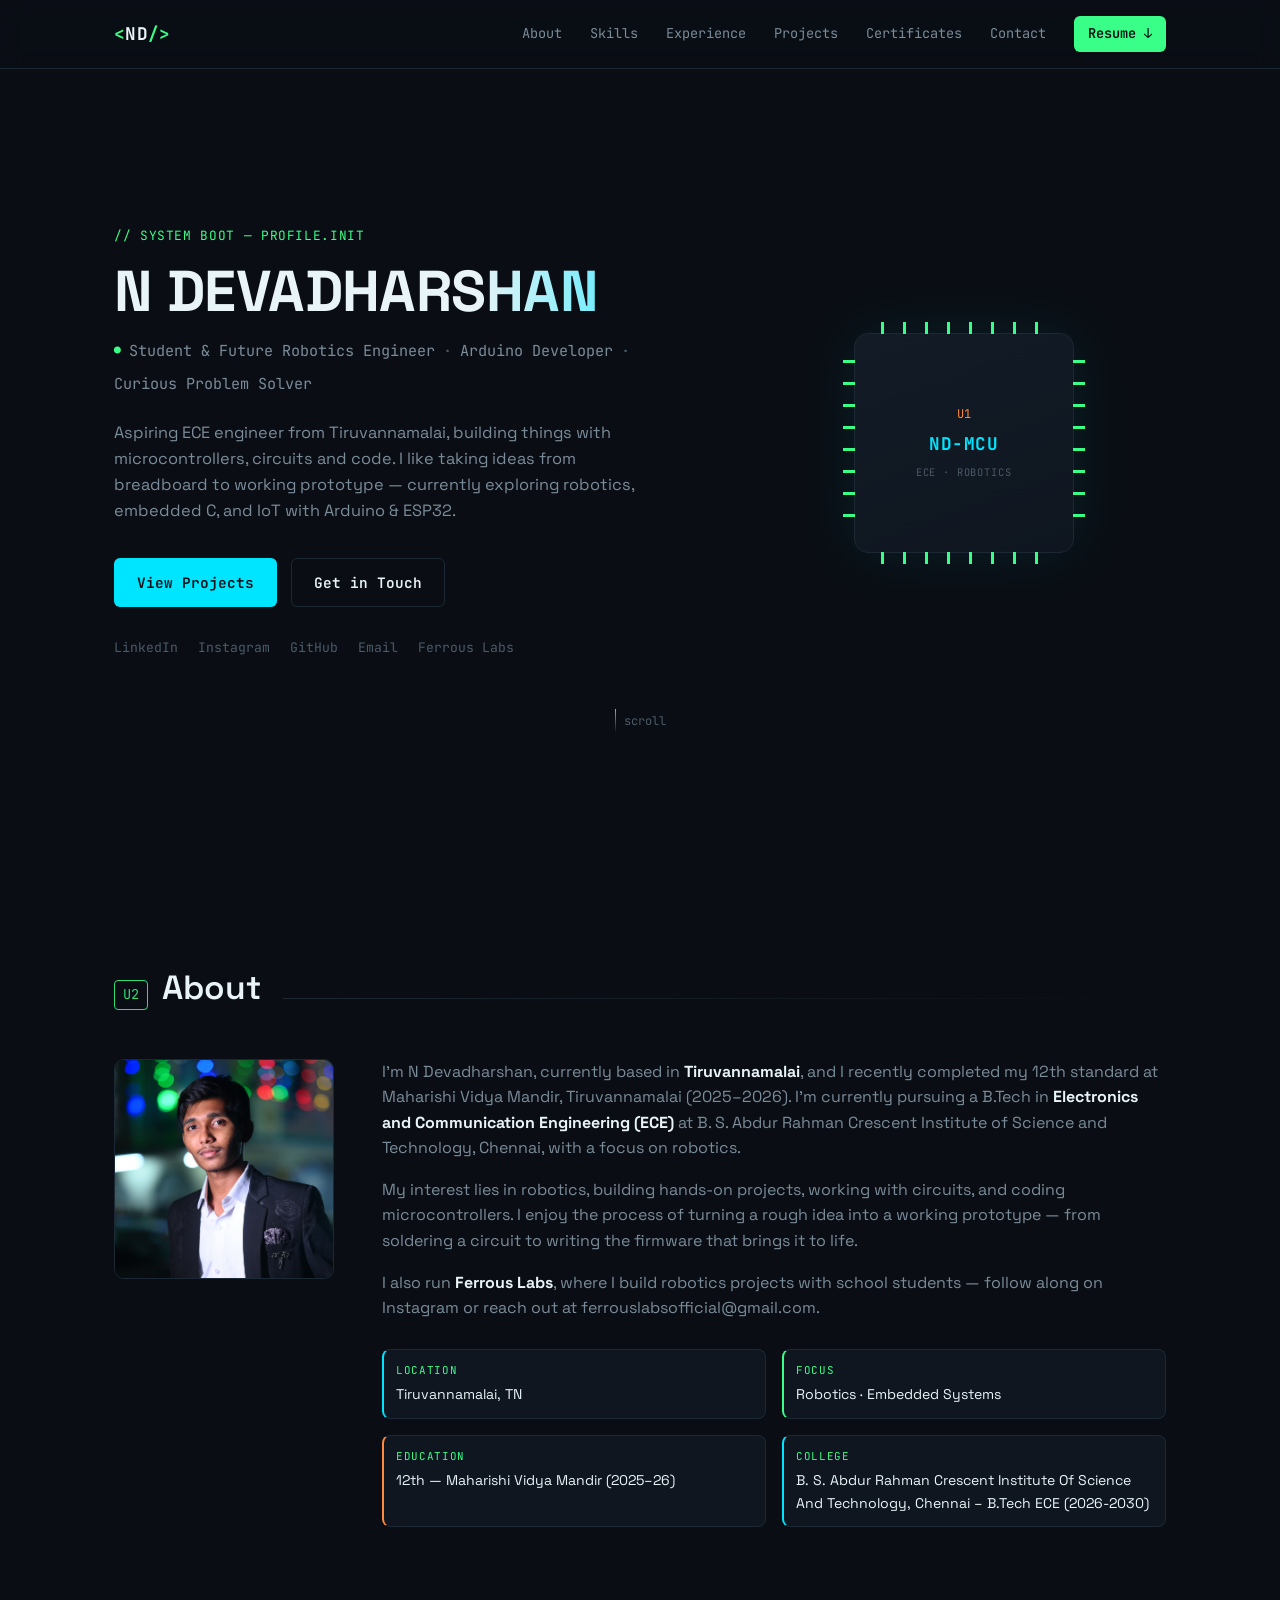
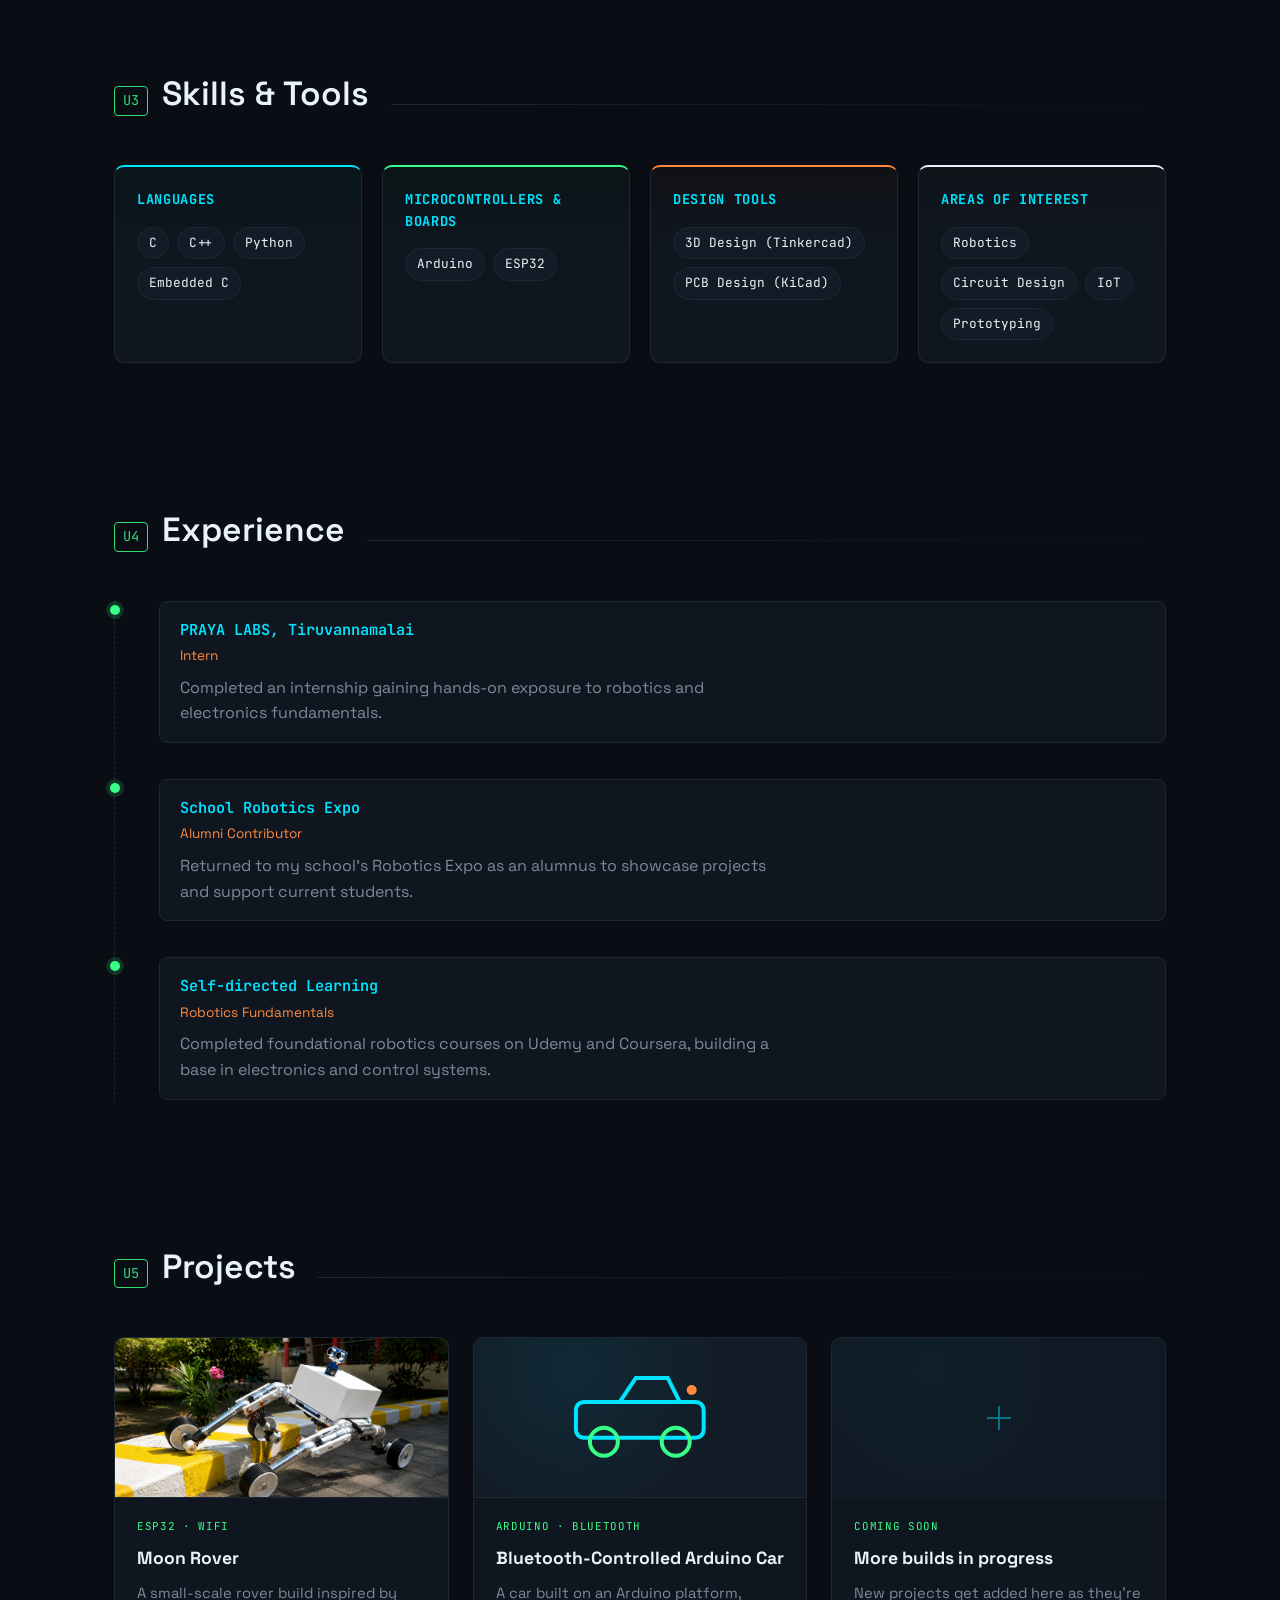
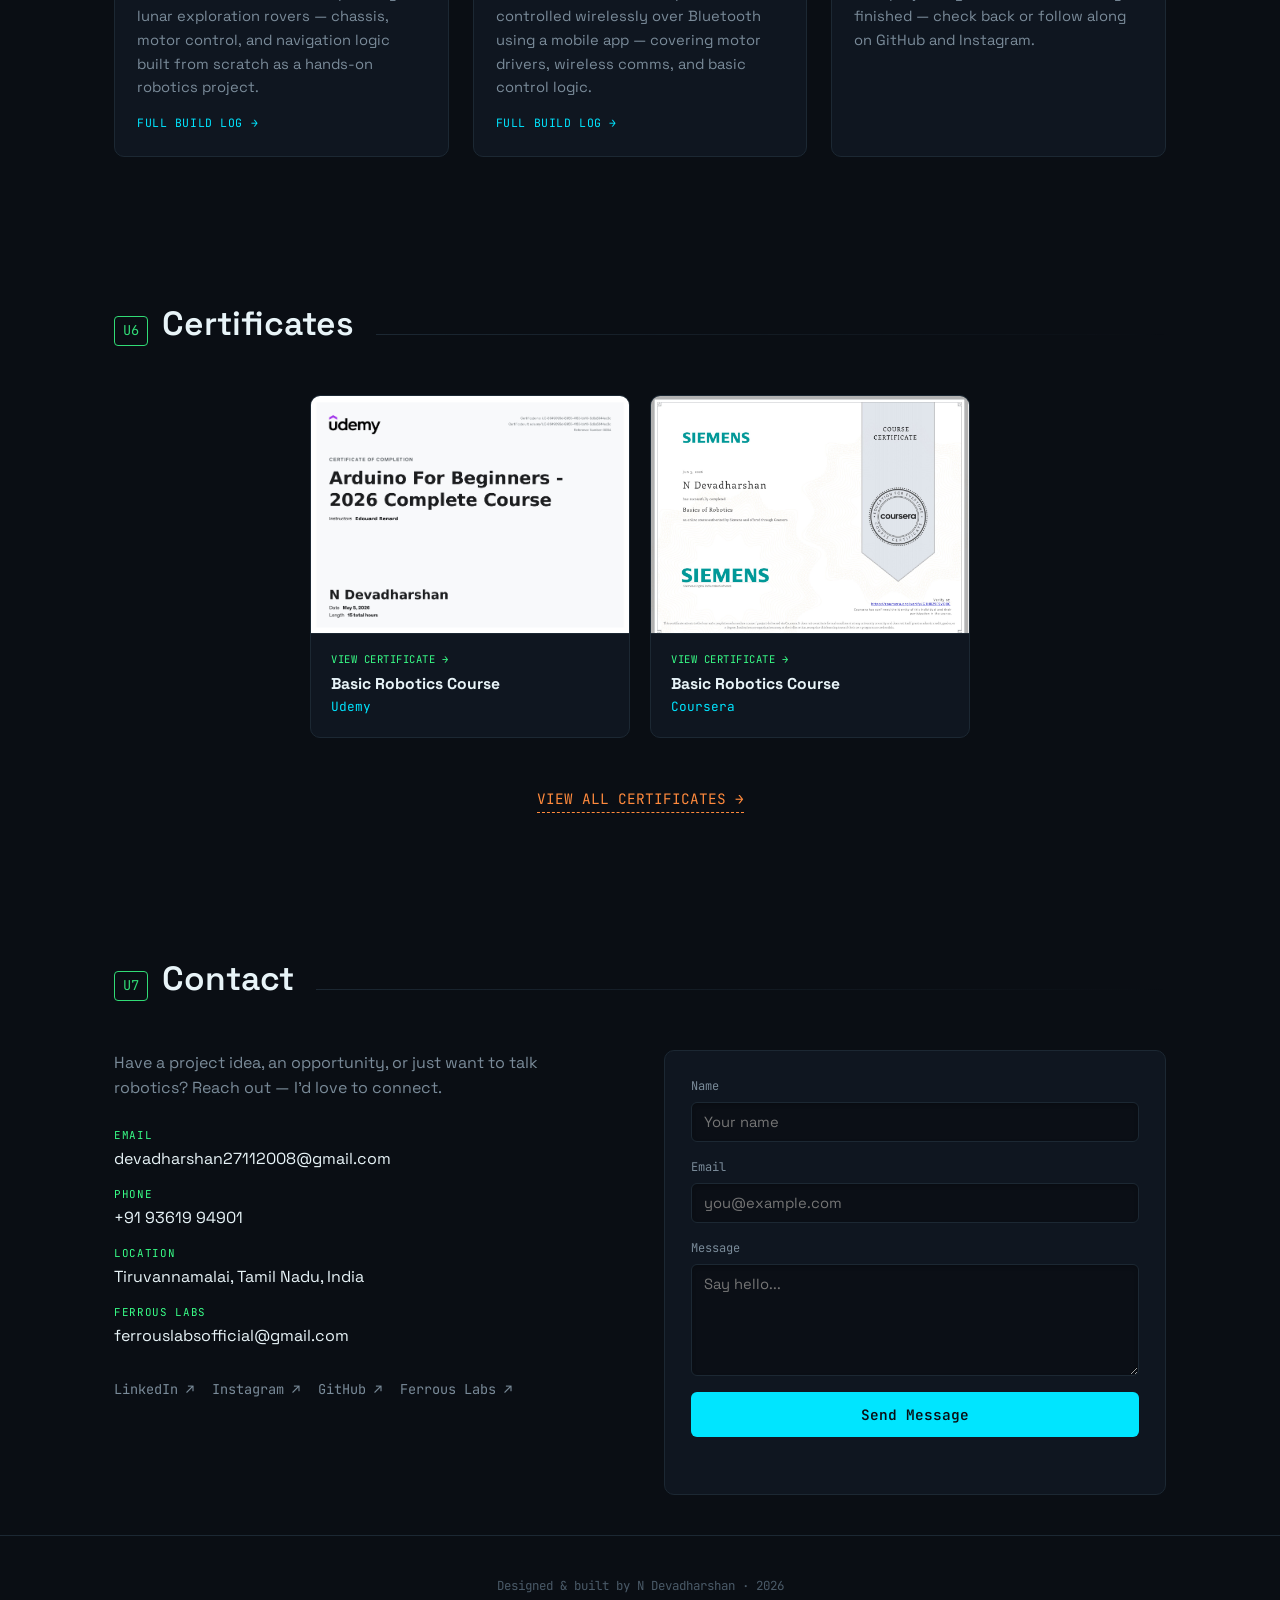
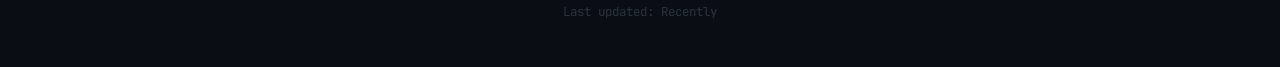
==== commit 7f3500b5: "Update certificate aspect ratios and refactor homepage certificates section" ====
--- a/index.html
+++ b/index.html
@@ -344,33 +344,9 @@
       </div>
       <div class="cert-grid">
 
-        <button type="button" class="cert-card cert-card--portrait"
-          data-cert-src="assets/certs/internship-praya-labs.jpg"
-          data-cert-title="Internship Completion Letter — PRAYA LABS">
-          <div class="cert-thumb cert-thumb--portrait">
-            <img src="assets/certs/internship-praya-labs.jpg" alt="Internship completion letter from PRAYA LABS"
-              onerror="this.style.display='none'">
-            <div class="cert-thumb-fallback">
-              <svg viewBox="0 0 100 130" width="70" aria-hidden="true">
-                <rect x="6" y="6" width="88" height="118" rx="4" fill="none" stroke="#00e5ff" stroke-width="2" />
-                <line x1="20" y1="34" x2="80" y2="34" stroke="#39ff88" stroke-width="2" />
-                <line x1="20" y1="50" x2="80" y2="50" stroke="#1c2833" stroke-width="2" />
-                <line x1="20" y1="60" x2="80" y2="60" stroke="#1c2833" stroke-width="2" />
-                <line x1="20" y1="70" x2="80" y2="70" stroke="#1c2833" stroke-width="2" />
-                <circle cx="50" cy="100" r="12" fill="none" stroke="#ff8a3d" stroke-width="2" />
-              </svg>
-            </div>
-          </div>
-          <div class="cert-card-body">
-            <p class="cert-tag">VIEW CERTIFICATE →</p>
-            <h3>Internship Completion Letter</h3>
-            <p class="cert-org">PRAYA LABS, Tiruvannamalai</p>
-          </div>
-        </button>
-
         <button type="button" class="cert-card cert-card--landscape" data-cert-src="assets/certs/udemy-robotics.jpg"
           data-cert-title="Basic Robotics Course — Udemy">
-          <div class="cert-thumb cert-thumb--landscape">
+          <div class="cert-thumb cert-thumb--4-3">
             <img src="assets/certs/udemy-robotics.jpg" alt="Basic Robotics Course certificate from Udemy"
               onerror="this.style.display='none'">
             <div class="cert-thumb-fallback">
@@ -391,7 +367,7 @@
 
         <button type="button" class="cert-card cert-card--landscape" data-cert-src="assets/certs/coursera-robotics.jpg"
           data-cert-title="Basic Robotics Course — Coursera">
-          <div class="cert-thumb cert-thumb--landscape">
+          <div class="cert-thumb cert-thumb--4-3">
             <img src="assets/certs/coursera-robotics.jpg" alt="Basic Robotics Course certificate from Coursera"
               onerror="this.style.display='none'">
             <div class="cert-thumb-fallback">
@@ -410,27 +386,10 @@
           </div>
         </button>
 
-        <button type="button" class="cert-card" data-cert-src="assets/certs/pcb-certificate.png"
-          data-cert-title="Internship on PCB Design &amp; Fabrication — Enthu Technology Solutions / PCI">
-          <div class="cert-thumb cert-thumb--16-9">
-            <img src="assets/certs/pcb-certificate.png" alt="PCB Design &amp; Fabrication Internship Certificate"
-              onerror="this.style.display='none'">
-            <div class="cert-thumb-fallback">
-              <svg viewBox="0 0 140 100" width="80" aria-hidden="true">
-                <rect x="6" y="6" width="128" height="88" rx="4" fill="none" stroke="#00e5ff" stroke-width="2" />
-                <line x1="24" y1="30" x2="116" y2="30" stroke="#39ff88" stroke-width="2" />
-                <line x1="24" y1="44" x2="90" y2="44" stroke="#1c2833" stroke-width="2" />
-                <circle cx="108" cy="66" r="14" fill="none" stroke="#ff8a3d" stroke-width="2" />
-              </svg>
-            </div>
-          </div>
-          <div class="cert-card-body">
-            <p class="cert-tag">VIEW CERTIFICATE →</p>
-            <h3>PCB Design &amp; Fabrication</h3>
-            <p class="cert-org">Enthu Technology Solutions / PCI</p>
-          </div>
-        </button>
-
+      </div>
+
+      <div style="text-align: center; margin-top: 3rem;">
+        <a href="certificates.html" style="color: var(--copper); font-family: var(--font-mono); font-size: 0.9rem; text-decoration: none; border-bottom: 1px dashed var(--copper); padding-bottom: 4px; transition: opacity 0.2s ease;" onmouseover="this.style.opacity='0.8'" onmouseout="this.style.opacity='1'">VIEW ALL CERTIFICATES →</a>
       </div>
     </section>
 
--- a/style.css
+++ b/style.css
@@ -624,6 +624,7 @@
 .cert-thumb--portrait { aspect-ratio: 210 / 297; } /* A4 portrait */
 .cert-thumb--landscape { aspect-ratio: 297 / 210; } /* A4 landscape */
 .cert-thumb--16-9 { aspect-ratio: 16 / 9; }
+.cert-thumb--4-3 { aspect-ratio: 4 / 3; }
 .cert-thumb img {
   width: 100%;
   height: 100%;
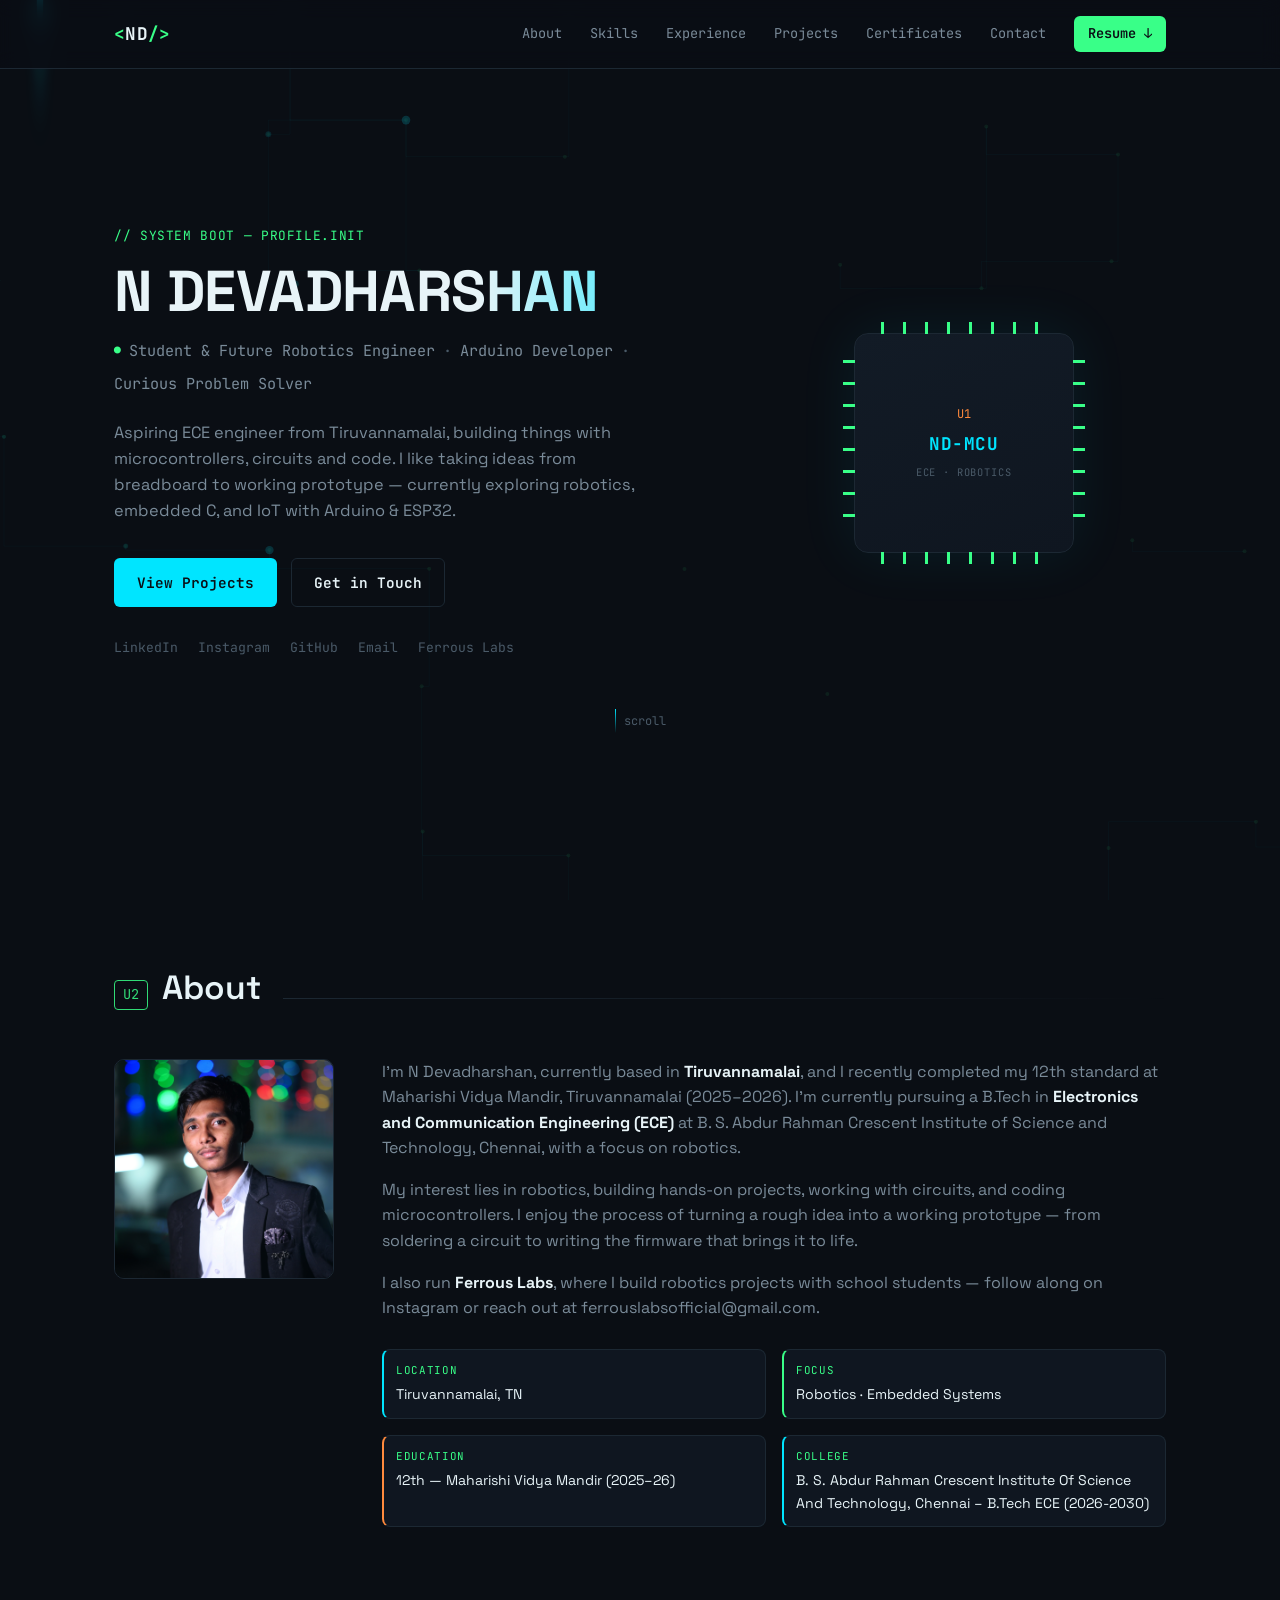
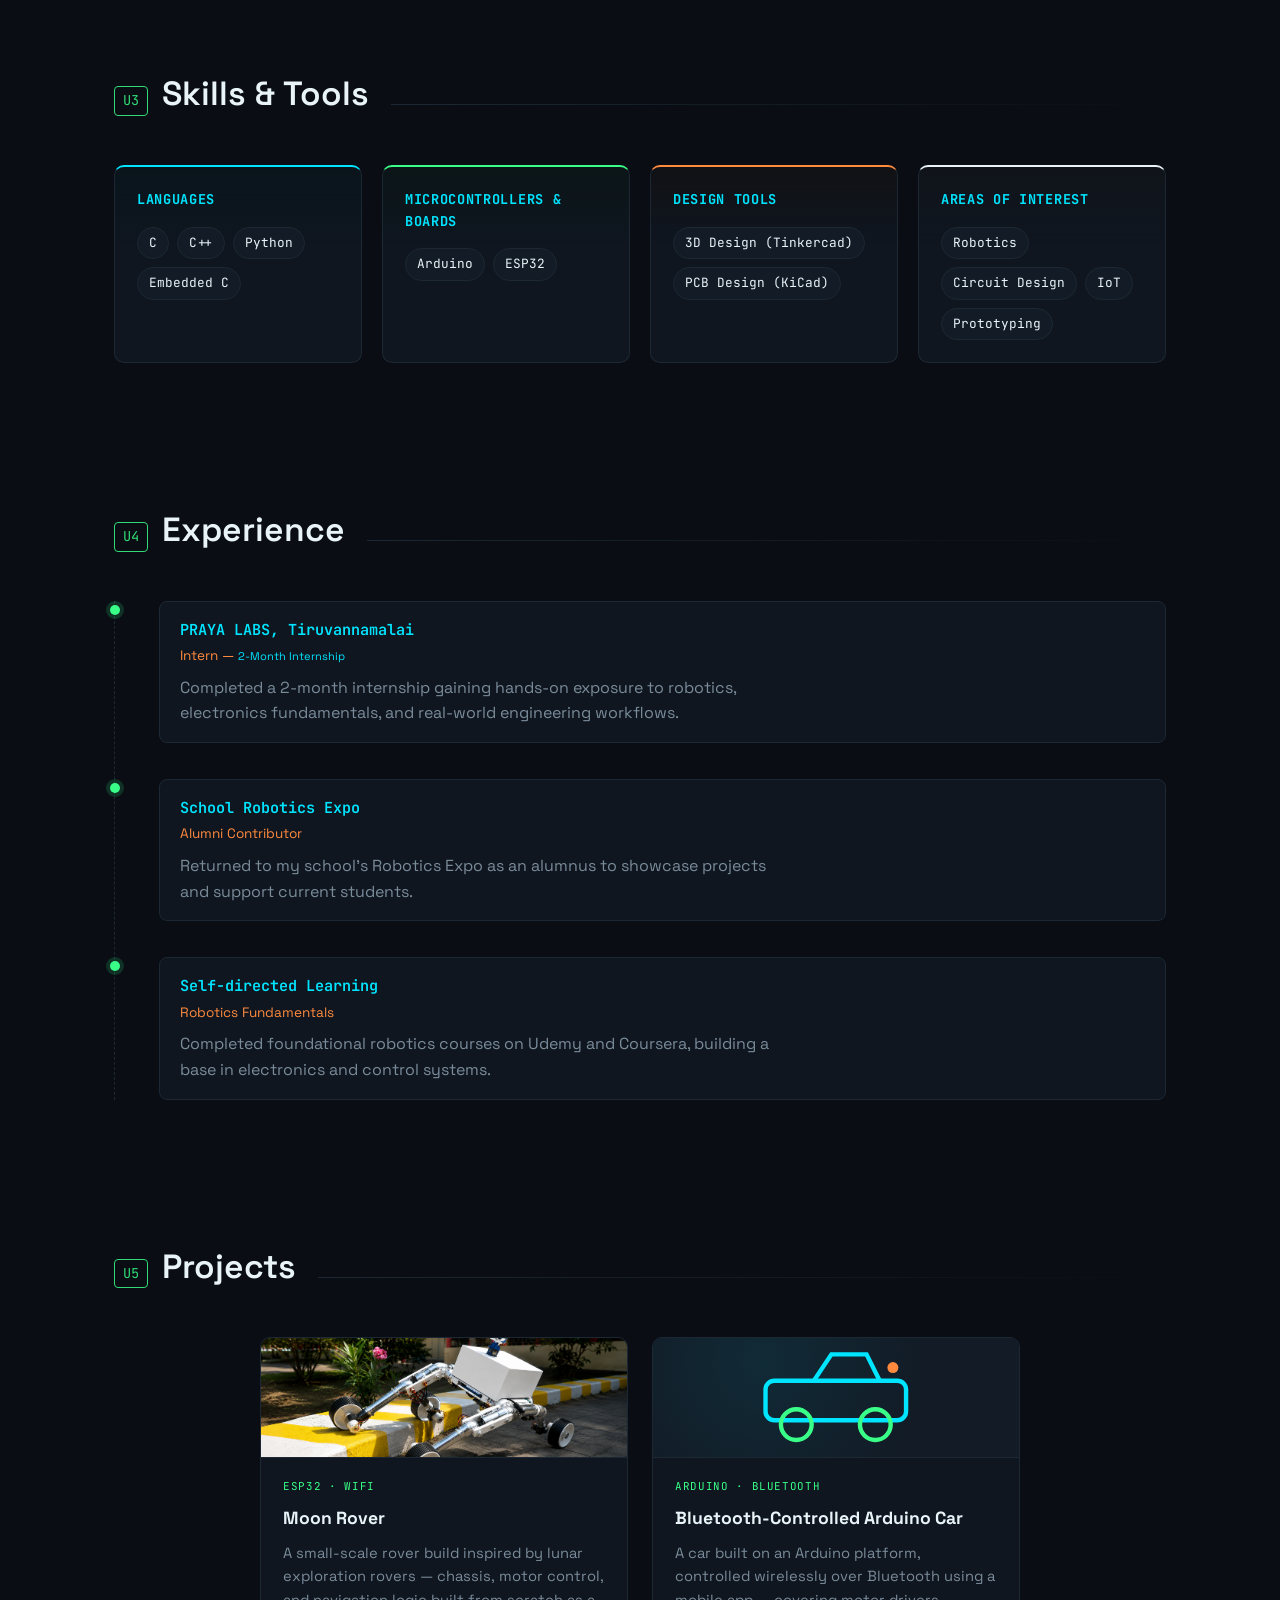
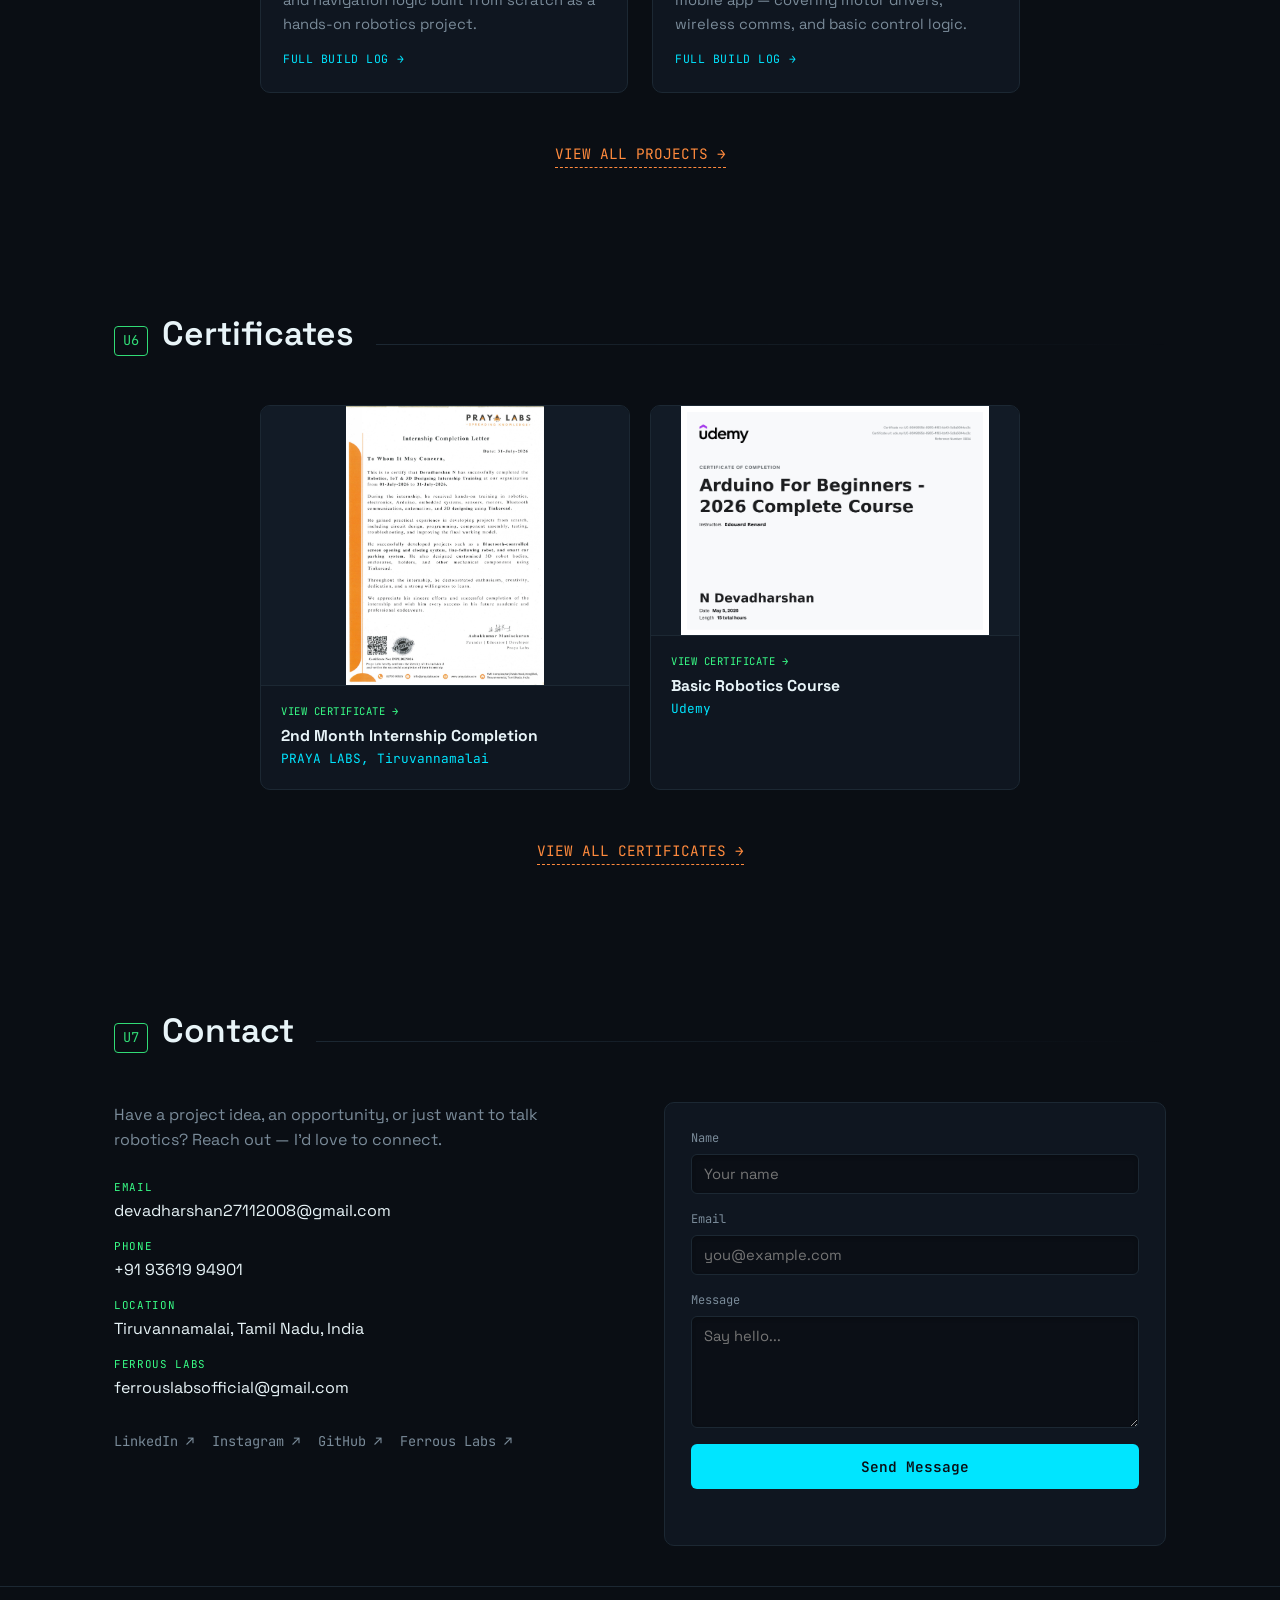
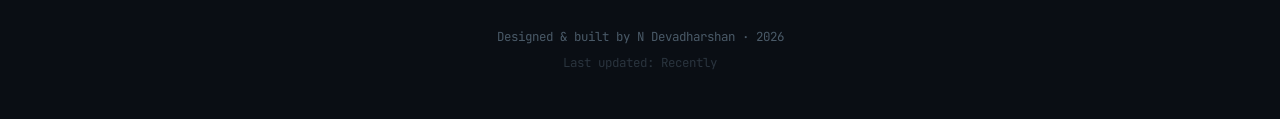
==== commit c7de66ae: "Certificate Addition and Index change" ====
--- a/index.html
+++ b/index.html
@@ -237,9 +237,10 @@
           <div class="timeline-node"></div>
           <div class="timeline-content">
             <p class="timeline-org">PRAYA LABS, Tiruvannamalai</p>
-            <p class="timeline-role">Intern</p>
-            <p class="timeline-desc">Completed an internship gaining hands-on exposure to robotics and electronics
-              fundamentals.</p>
+            <p class="timeline-role">Intern &mdash; <span style="color:var(--trace-cyan);font-size:0.82em;">2-Month
+                Internship</span></p>
+            <p class="timeline-desc">Completed a 2-month internship gaining hands-on exposure to robotics, electronics
+              fundamentals, and real-world engineering workflows.</p>
           </div>
         </div>
         <div class="timeline-item">
@@ -319,20 +320,12 @@
           </div>
         </a>
 
-        <article class="project-card project-card-more">
-          <div class="project-thumb thumb-more">
-            <svg viewBox="0 0 100 60" width="60" aria-hidden="true">
-              <line x1="30" y1="30" x2="70" y2="30" stroke="#00e5ff" stroke-width="3" />
-              <line x1="50" y1="10" x2="50" y2="50" stroke="#00e5ff" stroke-width="3" />
-            </svg>
-          </div>
-          <div class="project-body">
-            <p class="project-tag">COMING SOON</p>
-            <h3>More builds in progress</h3>
-            <p>New projects get added here as they're finished — check back or follow along on GitHub and Instagram.</p>
-          </div>
-        </article>
-
+      </div>
+
+      <div style="text-align: center; margin-top: 3rem;">
+        <a href="projects.html"
+          style="color: var(--copper); font-family: var(--font-mono); font-size: 0.9rem; text-decoration: none; border-bottom: 1px dashed var(--copper); padding-bottom: 4px; transition: opacity 0.2s ease;"
+          onmouseover="this.style.opacity='0.8'" onmouseout="this.style.opacity='1'">VIEW ALL PROJECTS →</a>
       </div>
     </section>
 
@@ -343,6 +336,30 @@
         <h2>Certificates</h2>
       </div>
       <div class="cert-grid">
+
+        <button type="button" class="cert-card cert-card--portrait"
+          data-cert-src="assets/certs/internship-praya-labs-2.jpg"
+          data-cert-title="2nd Month Internship Completion Letter — PRAYA LABS">
+          <div class="cert-thumb cert-thumb--portrait">
+            <img src="assets/certs/internship-praya-labs-2.jpg"
+              alt="2nd month internship completion letter from PRAYA LABS" onerror="this.style.display='none'">
+            <div class="cert-thumb-fallback">
+              <svg viewBox="0 0 100 130" width="70" aria-hidden="true">
+                <rect x="6" y="6" width="88" height="118" rx="4" fill="none" stroke="#00e5ff" stroke-width="2" />
+                <line x1="20" y1="34" x2="80" y2="34" stroke="#39ff88" stroke-width="2" />
+                <line x1="20" y1="50" x2="80" y2="50" stroke="#1c2833" stroke-width="2" />
+                <line x1="20" y1="60" x2="80" y2="60" stroke="#1c2833" stroke-width="2" />
+                <line x1="20" y1="70" x2="80" y2="70" stroke="#1c2833" stroke-width="2" />
+                <circle cx="50" cy="100" r="12" fill="none" stroke="#ff8a3d" stroke-width="2" />
+              </svg>
+            </div>
+          </div>
+          <div class="cert-card-body">
+            <p class="cert-tag">VIEW CERTIFICATE →</p>
+            <h3>2nd Month Internship Completion</h3>
+            <p class="cert-org">PRAYA LABS, Tiruvannamalai</p>
+          </div>
+        </button>
 
         <button type="button" class="cert-card cert-card--landscape" data-cert-src="assets/certs/udemy-robotics.jpg"
           data-cert-title="Basic Robotics Course — Udemy">
@@ -365,31 +382,12 @@
           </div>
         </button>
 
-        <button type="button" class="cert-card cert-card--landscape" data-cert-src="assets/certs/coursera-robotics.jpg"
-          data-cert-title="Basic Robotics Course — Coursera">
-          <div class="cert-thumb cert-thumb--4-3">
-            <img src="assets/certs/coursera-robotics.jpg" alt="Basic Robotics Course certificate from Coursera"
-              onerror="this.style.display='none'">
-            <div class="cert-thumb-fallback">
-              <svg viewBox="0 0 140 100" width="80" aria-hidden="true">
-                <rect x="6" y="6" width="128" height="88" rx="4" fill="none" stroke="#00e5ff" stroke-width="2" />
-                <line x1="24" y1="30" x2="116" y2="30" stroke="#39ff88" stroke-width="2" />
-                <line x1="24" y1="44" x2="90" y2="44" stroke="#1c2833" stroke-width="2" />
-                <circle cx="108" cy="66" r="14" fill="none" stroke="#ff8a3d" stroke-width="2" />
-              </svg>
-            </div>
-          </div>
-          <div class="cert-card-body">
-            <p class="cert-tag">VIEW CERTIFICATE →</p>
-            <h3>Basic Robotics Course</h3>
-            <p class="cert-org">Coursera</p>
-          </div>
-        </button>
-
       </div>
 
       <div style="text-align: center; margin-top: 3rem;">
-        <a href="certificates.html" style="color: var(--copper); font-family: var(--font-mono); font-size: 0.9rem; text-decoration: none; border-bottom: 1px dashed var(--copper); padding-bottom: 4px; transition: opacity 0.2s ease;" onmouseover="this.style.opacity='0.8'" onmouseout="this.style.opacity='1'">VIEW ALL CERTIFICATES →</a>
+        <a href="certificates.html"
+          style="color: var(--copper); font-family: var(--font-mono); font-size: 0.9rem; text-decoration: none; border-bottom: 1px dashed var(--copper); padding-bottom: 4px; transition: opacity 0.2s ease;"
+          onmouseover="this.style.opacity='0.8'" onmouseout="this.style.opacity='1'">VIEW ALL CERTIFICATES →</a>
       </div>
     </section>
 
--- a/style.css
+++ b/style.css
@@ -515,8 +515,14 @@
    ========================================================================== */
 .projects-grid {
   display: grid;
-  grid-template-columns: repeat(auto-fit, minmax(280px, 1fr));
+  grid-template-columns: repeat(2, 1fr);
   gap: 24px;
+  max-width: 760px;
+  margin-left: auto;
+  margin-right: auto;
+}
+@media (max-width: 640px) {
+  .projects-grid { grid-template-columns: 1fr; }
 }
 .project-card {
   display: block;
@@ -543,7 +549,7 @@
 .project-card:hover .project-link-hint { color: var(--trace-green); }
 
 .project-thumb {
-  height: 160px;
+  height: 120px;
   background: radial-gradient(circle at 30% 20%, rgba(0,229,255,0.08), transparent 60%), var(--bg-panel-2);
   display: flex;
   align-items: center;
@@ -589,14 +595,18 @@
    CERTIFICATES
    ========================================================================== */
 .cert-grid {
-  display: flex;
-  flex-wrap: wrap;
-  justify-content: center;
+  display: grid;
+  grid-template-columns: repeat(2, 1fr);
   gap: 20px;
+  justify-items: stretch;
+  max-width: 760px;
+  margin-left: auto;
+  margin-right: auto;
+}
+@media (max-width: 640px) {
+  .cert-grid { grid-template-columns: 1fr; }
 }
 .cert-card {
-  flex: 1 1 240px;
-  max-width: 320px;
   border: 1px solid var(--line);
   background: var(--bg-panel);
   border-radius: var(--radius);
@@ -614,23 +624,24 @@
 
 .cert-thumb {
   position: relative;
+  width: 100%;
   background: var(--bg-panel-2);
   border-bottom: 1px solid var(--line);
-  display: flex;
-  align-items: center;
-  justify-content: center;
   overflow: hidden;
 }
-.cert-thumb--portrait { aspect-ratio: 210 / 297; } /* A4 portrait */
-.cert-thumb--landscape { aspect-ratio: 297 / 210; } /* A4 landscape */
-.cert-thumb--16-9 { aspect-ratio: 16 / 9; }
-.cert-thumb--4-3 { aspect-ratio: 4 / 3; }
+.cert-thumb--portrait  { aspect-ratio: 210 / 160; } /* controlled shorter portrait */
+.cert-thumb--landscape { aspect-ratio: 4 / 2.2;   }
+.cert-thumb--16-9      { aspect-ratio: 16 / 7;    }
+.cert-thumb--4-3       { aspect-ratio: 4 / 2.5;   }
 .cert-thumb img {
+  position: absolute;
+  inset: 0;
   width: 100%;
   height: 100%;
-  object-fit: cover;
-  object-position: top center;
+  object-fit: contain;
+  object-position: center;
   display: block;
+  background: var(--bg-panel-2);
 }
 .cert-thumb-fallback { display: none; align-items: center; justify-content: center; width: 100%; height: 100%; }
 .cert-thumb img[style*="display: none"] ~ .cert-thumb-fallback { display: flex; }
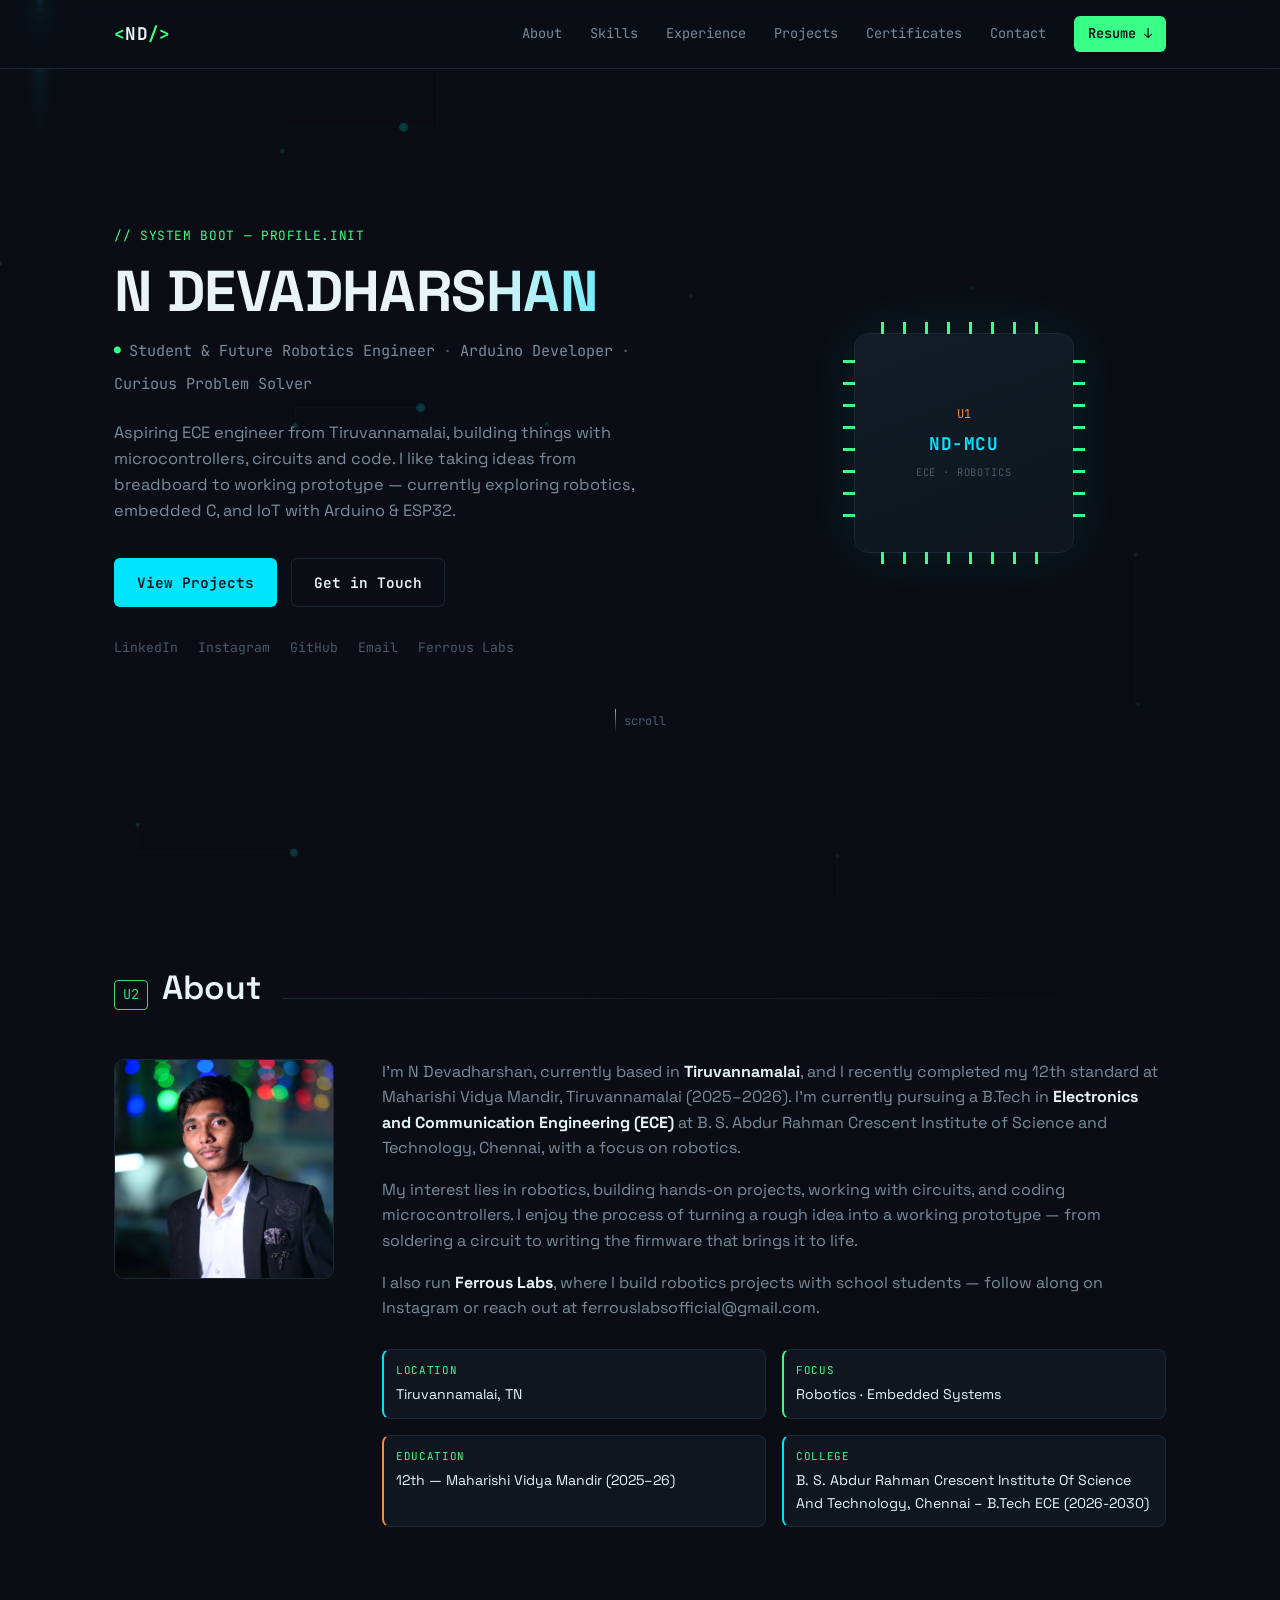
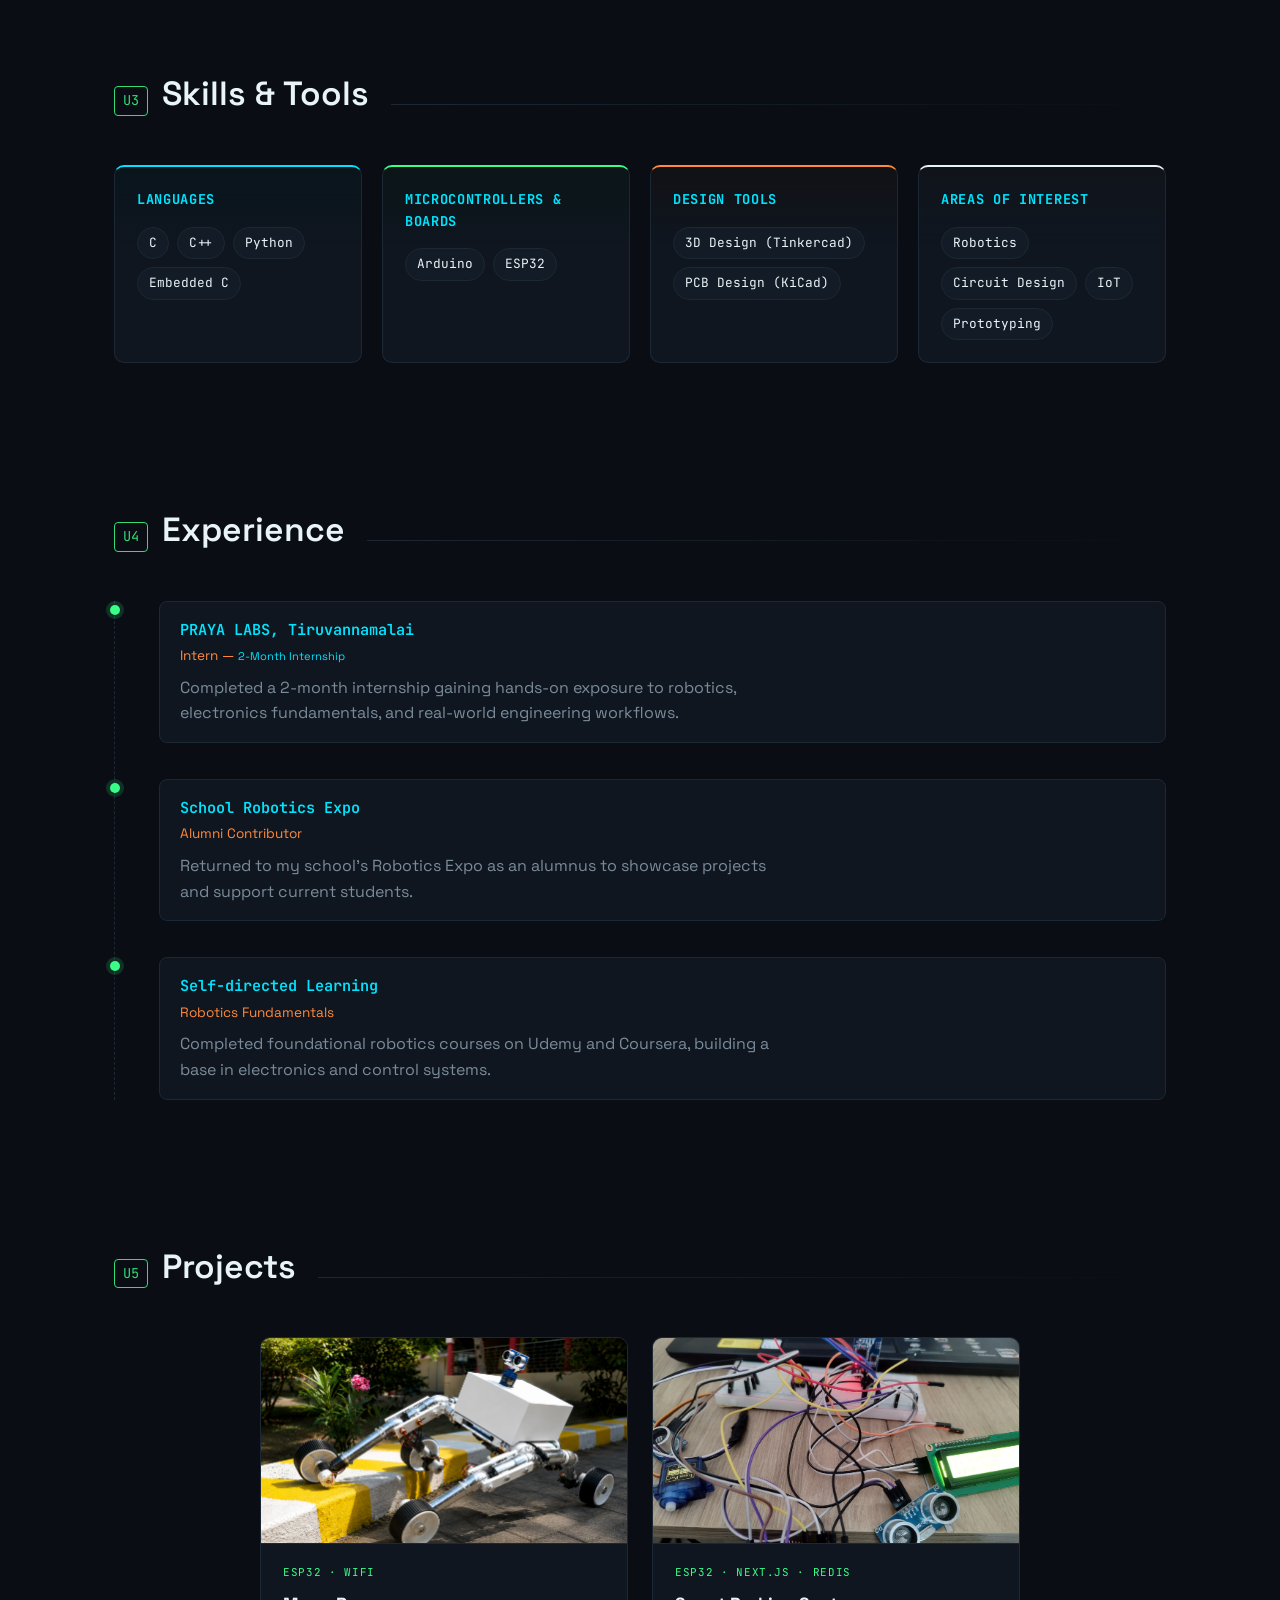
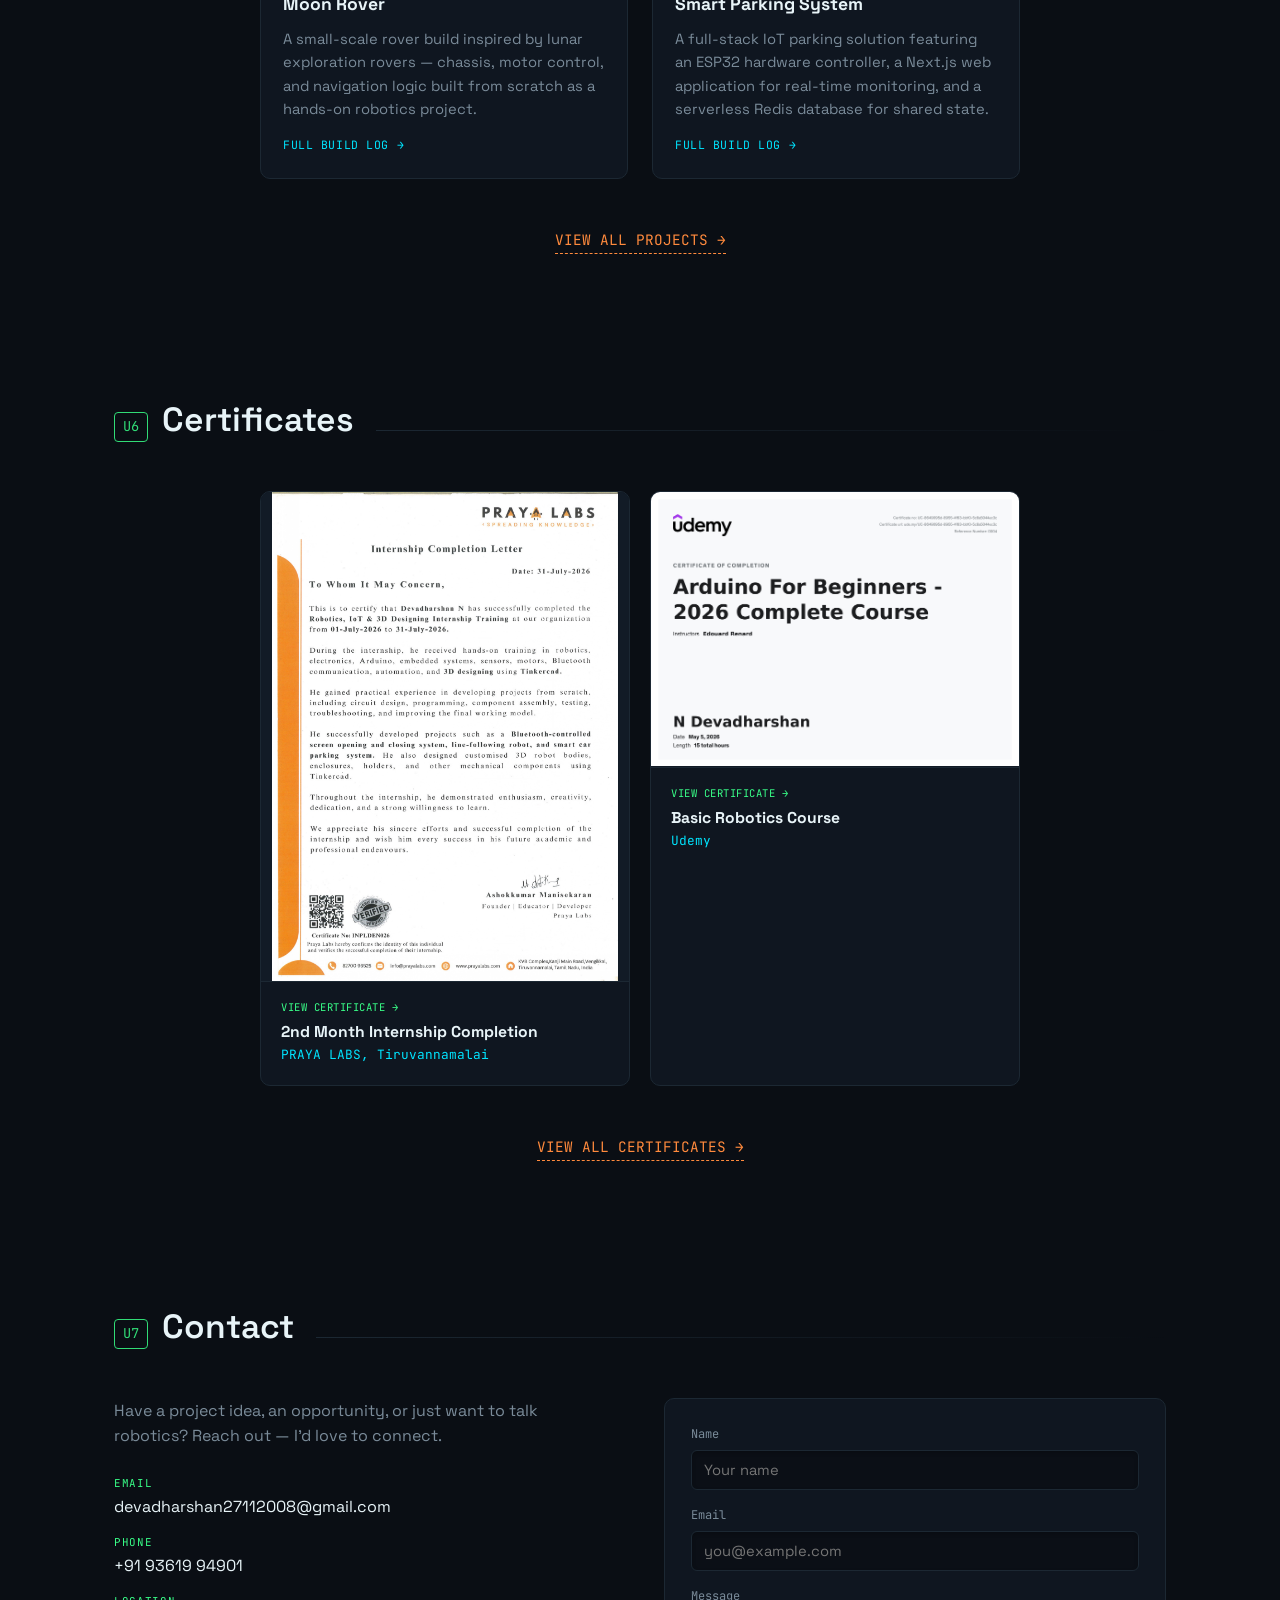
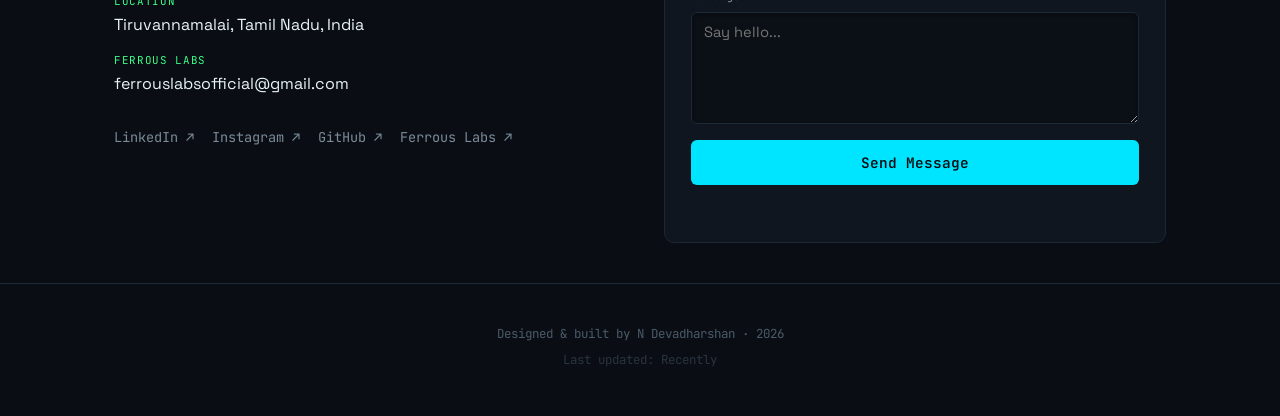
==== commit 52c18d0a: "adding new project, editing layout" ====
--- a/index.html
+++ b/index.html
@@ -299,23 +299,24 @@
           </div>
         </a>
 
-        <a class="project-card" href="projects/bluetooth-car.html">
-          <div class="project-thumb" data-icon="car">
+        <a class="project-card" href="projects/smart-parking-system.html">
+          <div class="project-thumb" data-icon="parking">
+            <div class="gallery-strip" id="parking-gallery">
+              <img src="assets/projects/smart-parking-system/smart-parking-1.jpg" data-base="assets/projects/smart-parking-system/smart-parking-1" data-fallback="hide" alt="Smart Parking System prototype setup" onerror="smartImage(this)">
+            </div>
             <div class="thumb-placeholder">
               <svg viewBox="0 0 100 60" width="100%" aria-hidden="true">
-                <rect x="18" y="24" width="64" height="18" rx="4" fill="none" stroke="#00e5ff" stroke-width="2" />
-                <circle cx="32" cy="44" r="7" fill="none" stroke="#39ff88" stroke-width="2" />
-                <circle cx="68" cy="44" r="7" fill="none" stroke="#39ff88" stroke-width="2" />
-                <path d="M40 24 L48 12 L64 12 L70 24" fill="none" stroke="#00e5ff" stroke-width="2" />
-                <circle cx="76" cy="18" r="2.5" fill="#ff8a3d" />
+                <rect x="20" y="20" width="20" height="30" fill="none" stroke="#00e5ff" stroke-width="2" />
+                <rect x="60" y="20" width="20" height="30" fill="none" stroke="#00e5ff" stroke-width="2" />
+                <path d="M10 20 L90 20" stroke="#00e5ff" stroke-width="2" />
+                <circle cx="50" cy="35" r="5" fill="none" stroke="#39ff88" stroke-width="2" />
               </svg>
             </div>
           </div>
           <div class="project-body">
-            <p class="project-tag">ARDUINO · BLUETOOTH</p>
-            <h3>Bluetooth-Controlled Arduino Car</h3>
-            <p>A car built on an Arduino platform, controlled wirelessly over Bluetooth using a mobile app —
-              covering motor drivers, wireless comms, and basic control logic.</p>
+            <p class="project-tag">ESP32 · NEXT.JS · REDIS</p>
+            <h3>Smart Parking System</h3>
+            <p>A full-stack IoT parking solution featuring an ESP32 hardware controller, a Next.js web application for real-time monitoring, and a serverless Redis database for shared state.</p>
             <p class="project-link-hint">FULL BUILD LOG →</p>
           </div>
         </a>
--- a/style.css
+++ b/style.css
@@ -549,7 +549,7 @@
 .project-card:hover .project-link-hint { color: var(--trace-green); }
 
 .project-thumb {
-  height: 120px;
+  aspect-ratio: 16 / 9;
   background: radial-gradient(circle at 30% 20%, rgba(0,229,255,0.08), transparent 60%), var(--bg-panel-2);
   display: flex;
   align-items: center;
@@ -629,10 +629,10 @@
   border-bottom: 1px solid var(--line);
   overflow: hidden;
 }
-.cert-thumb--portrait  { aspect-ratio: 210 / 160; } /* controlled shorter portrait */
-.cert-thumb--landscape { aspect-ratio: 4 / 2.2;   }
-.cert-thumb--16-9      { aspect-ratio: 16 / 7;    }
-.cert-thumb--4-3       { aspect-ratio: 4 / 2.5;   }
+.cert-thumb--portrait  { aspect-ratio: 3 / 4; } /* Matches A4 or portrait certs better */
+.cert-thumb--landscape { aspect-ratio: 4 / 3; }
+.cert-thumb--16-9      { aspect-ratio: 16 / 9; }
+.cert-thumb--4-3       { aspect-ratio: 4 / 3; }
 .cert-thumb img {
   position: absolute;
   inset: 0;
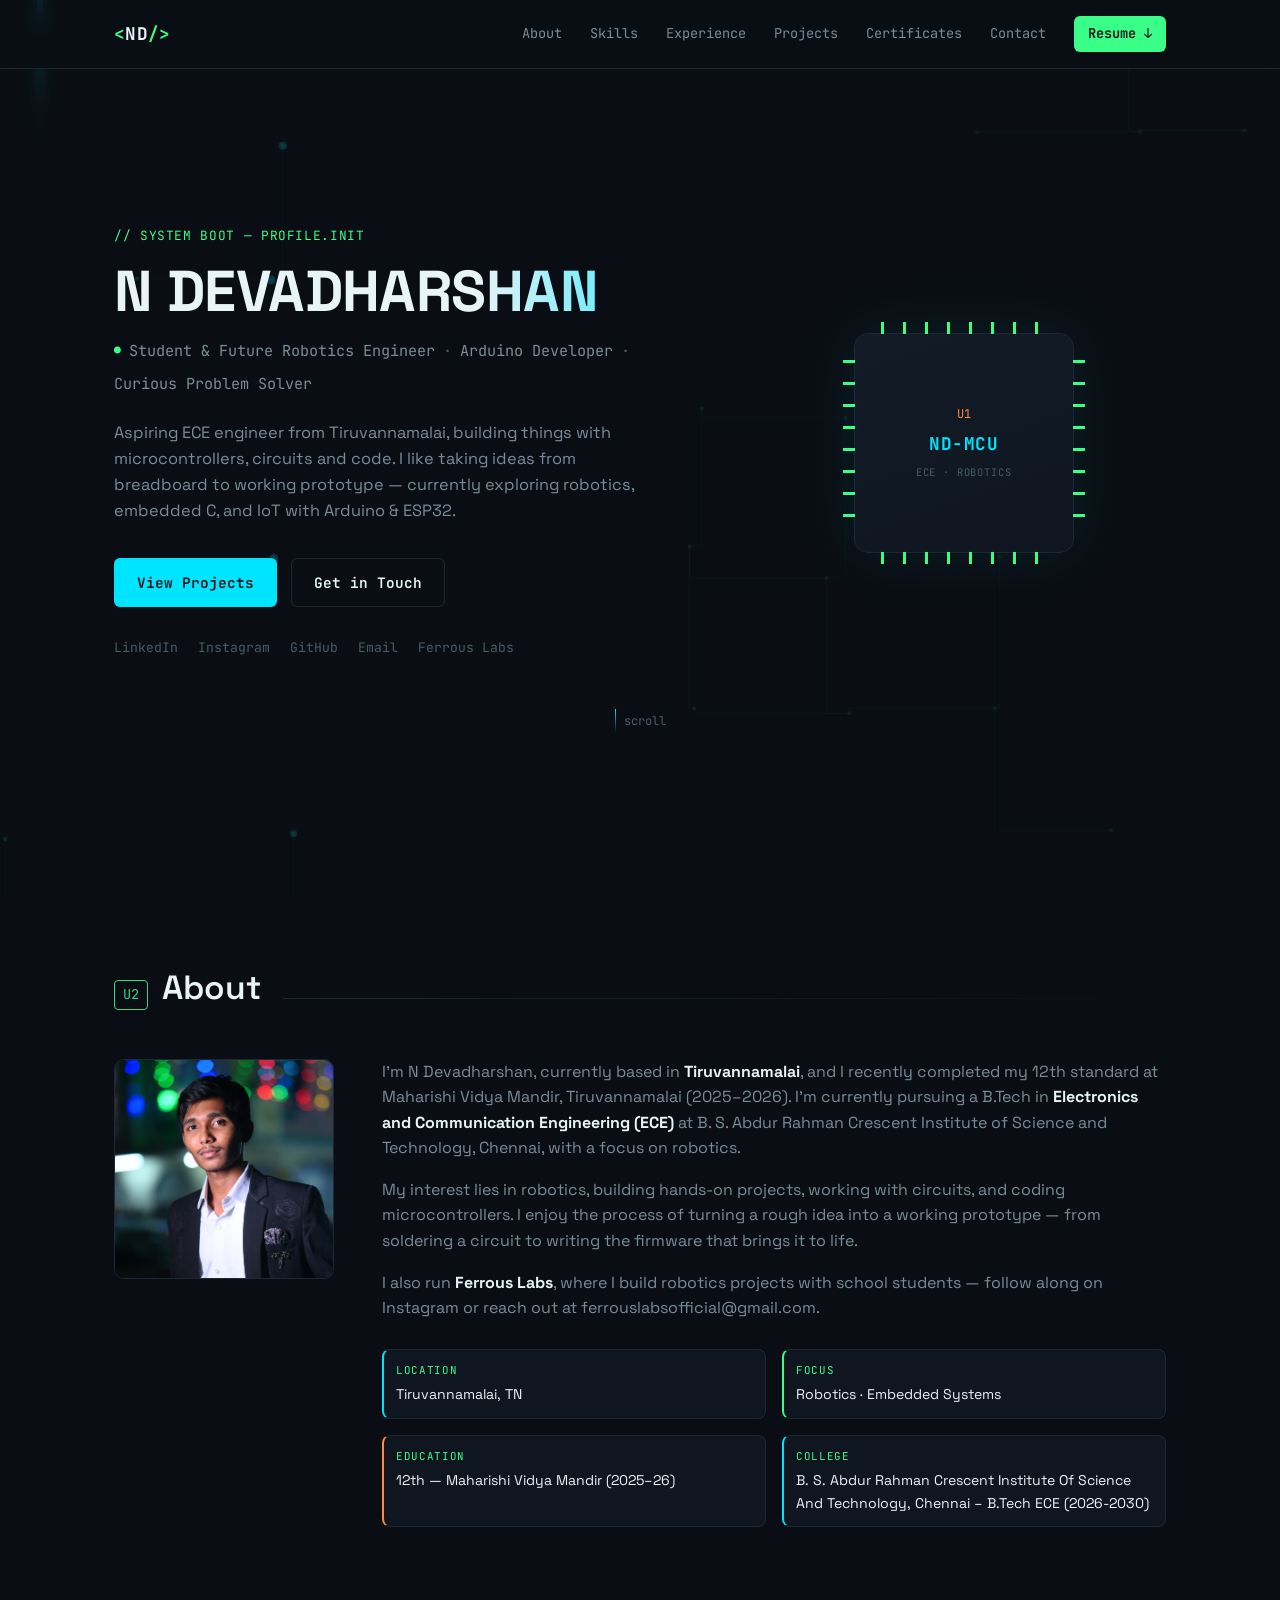
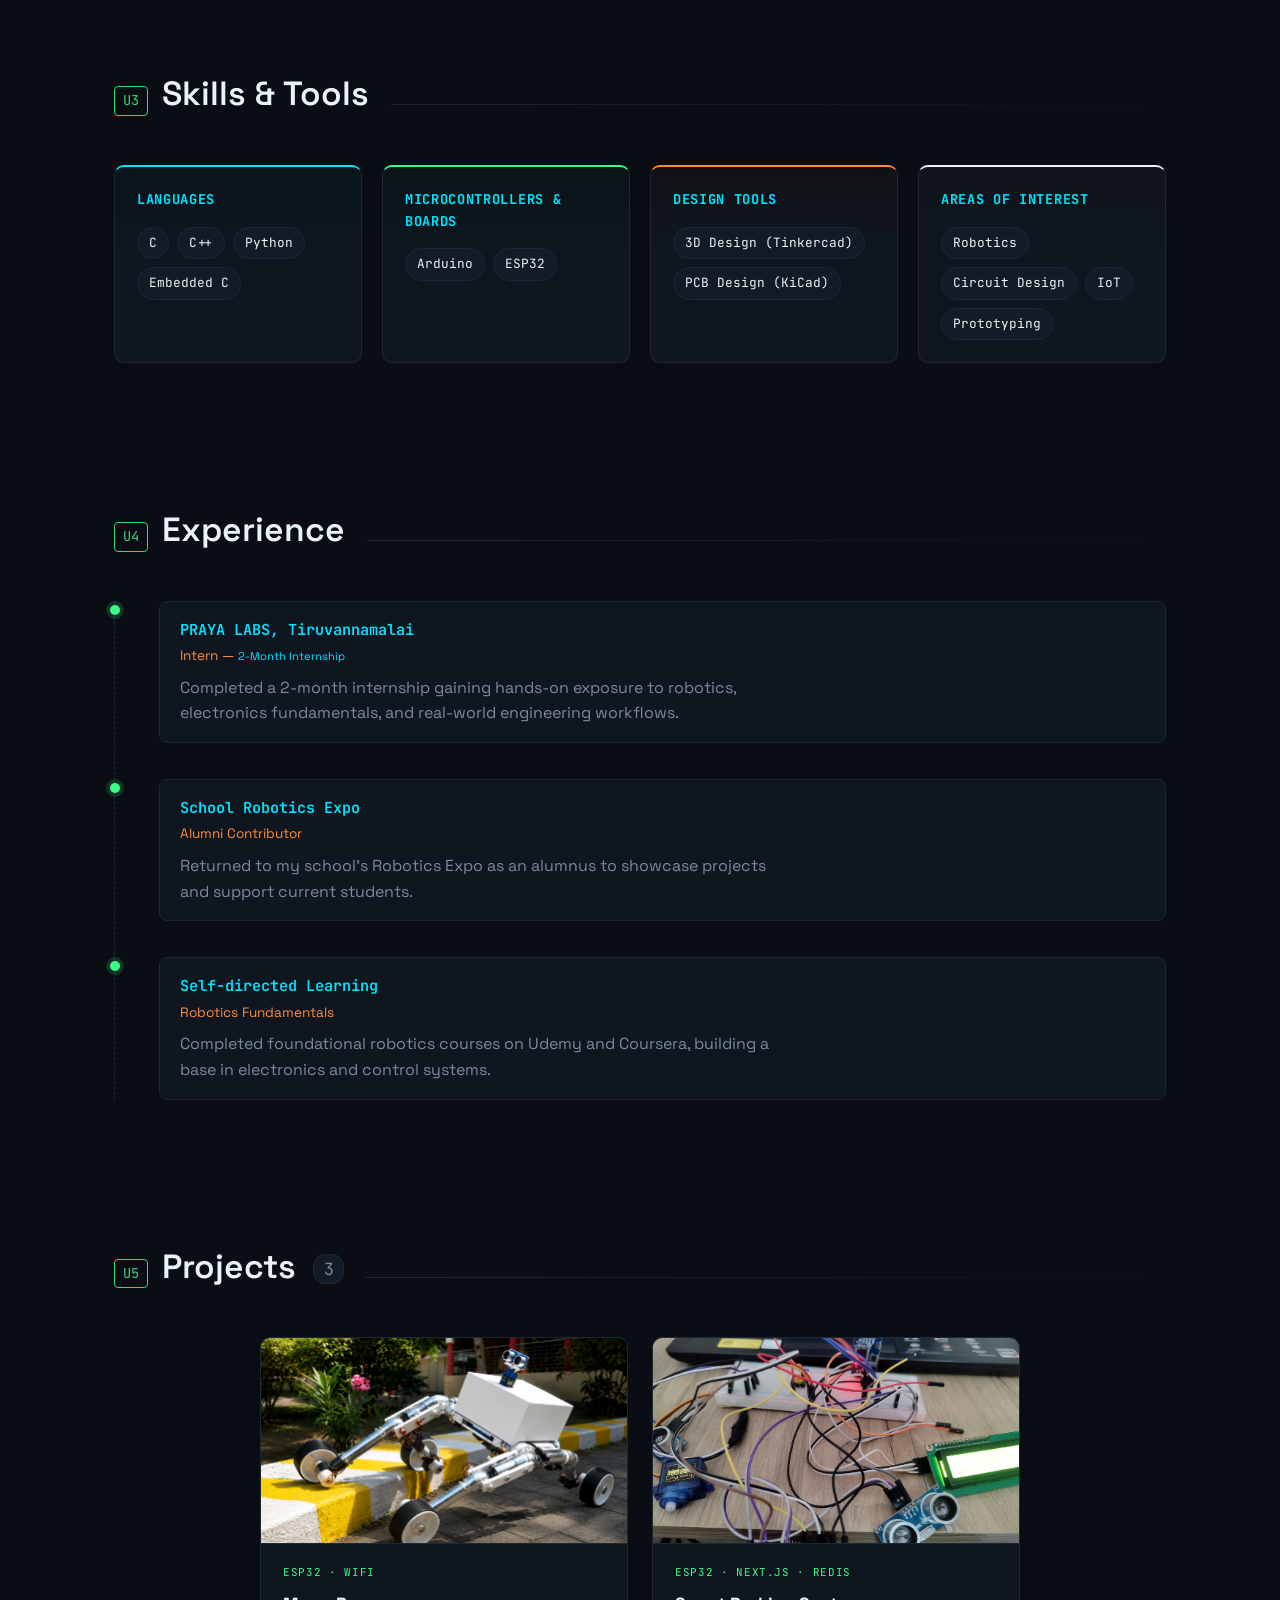
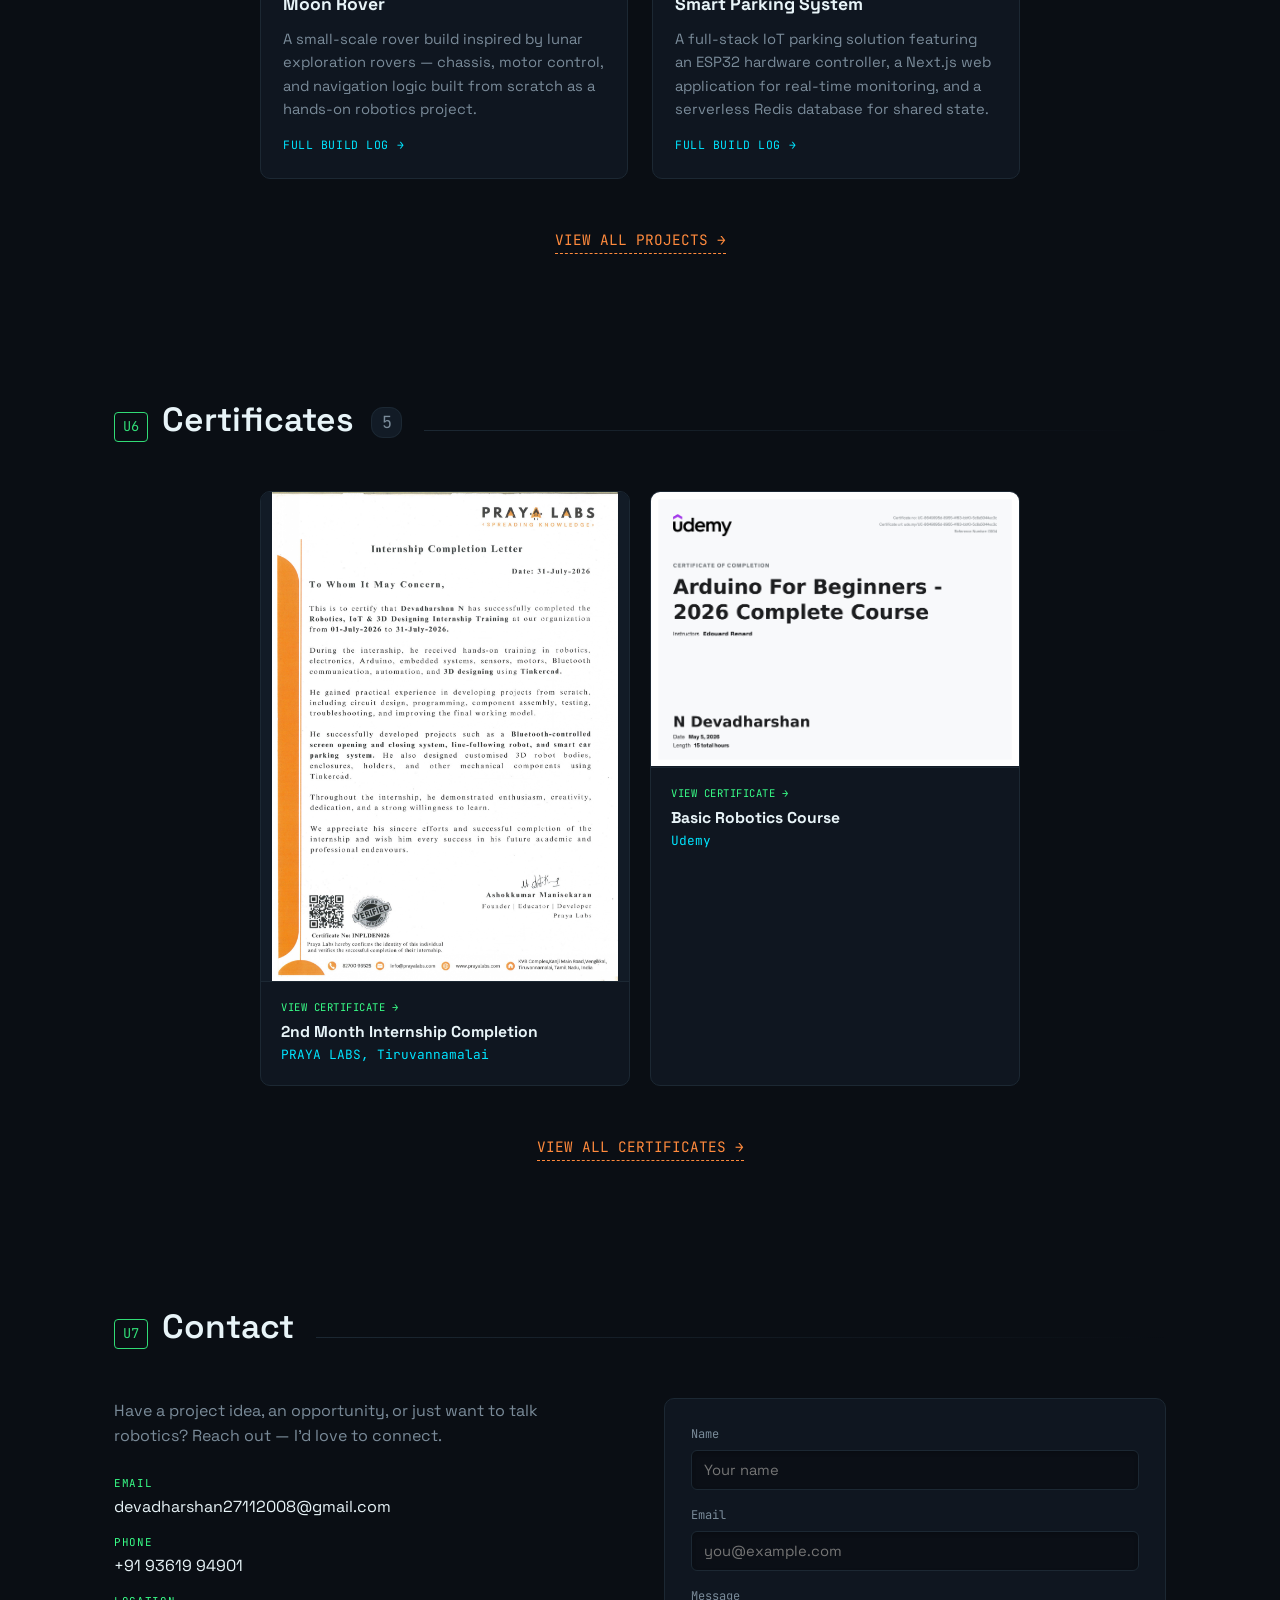
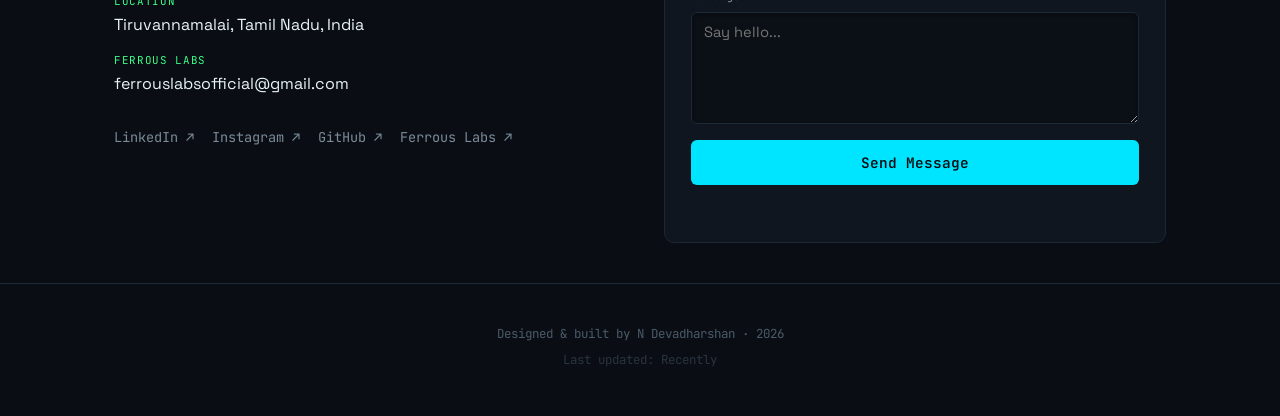
==== commit ced8651e: "Updated a section to show the total numbers in project and certificate" ====
--- a/index.html
+++ b/index.html
@@ -268,7 +268,7 @@
     <section id="projects" class="section">
       <div class="section-head">
         <span class="designator">U5</span>
-        <h2>Projects</h2>
+        <h2>Projects <span id="project-count" class="section-count" data-total="3"></span></h2>
       </div>
       <div class="projects-grid">
 
@@ -321,6 +321,7 @@
           </div>
         </a>
 
+
       </div>
 
       <div style="text-align: center; margin-top: 3rem;">
@@ -334,9 +335,10 @@
     <section id="certificates" class="section">
       <div class="section-head">
         <span class="designator">U6</span>
-        <h2>Certificates</h2>
+        <h2>Certificates <span id="cert-count" class="section-count" data-total="5"></span></h2>
       </div>
       <div class="cert-grid">
+
 
         <button type="button" class="cert-card cert-card--portrait"
           data-cert-src="assets/certs/internship-praya-labs-2.jpg"
@@ -382,6 +384,7 @@
             <p class="cert-org">Udemy</p>
           </div>
         </button>
+
 
       </div>
 
--- a/style.css
+++ b/style.css
@@ -215,6 +215,19 @@
   margin-left: 8px;
 }
 
+.section-count {
+  font-family: var(--font-mono);
+  font-size: 0.5em;
+  color: var(--text-dim);
+  vertical-align: middle;
+  margin-left: 0.5rem;
+  font-weight: normal;
+  background: var(--bg-panel-2);
+  padding: 0.2rem 0.6rem;
+  border-radius: 12px;
+  border: 1px solid var(--line);
+}
+
 .chip-label {
   font-family: var(--font-mono);
   font-size: 0.8rem;
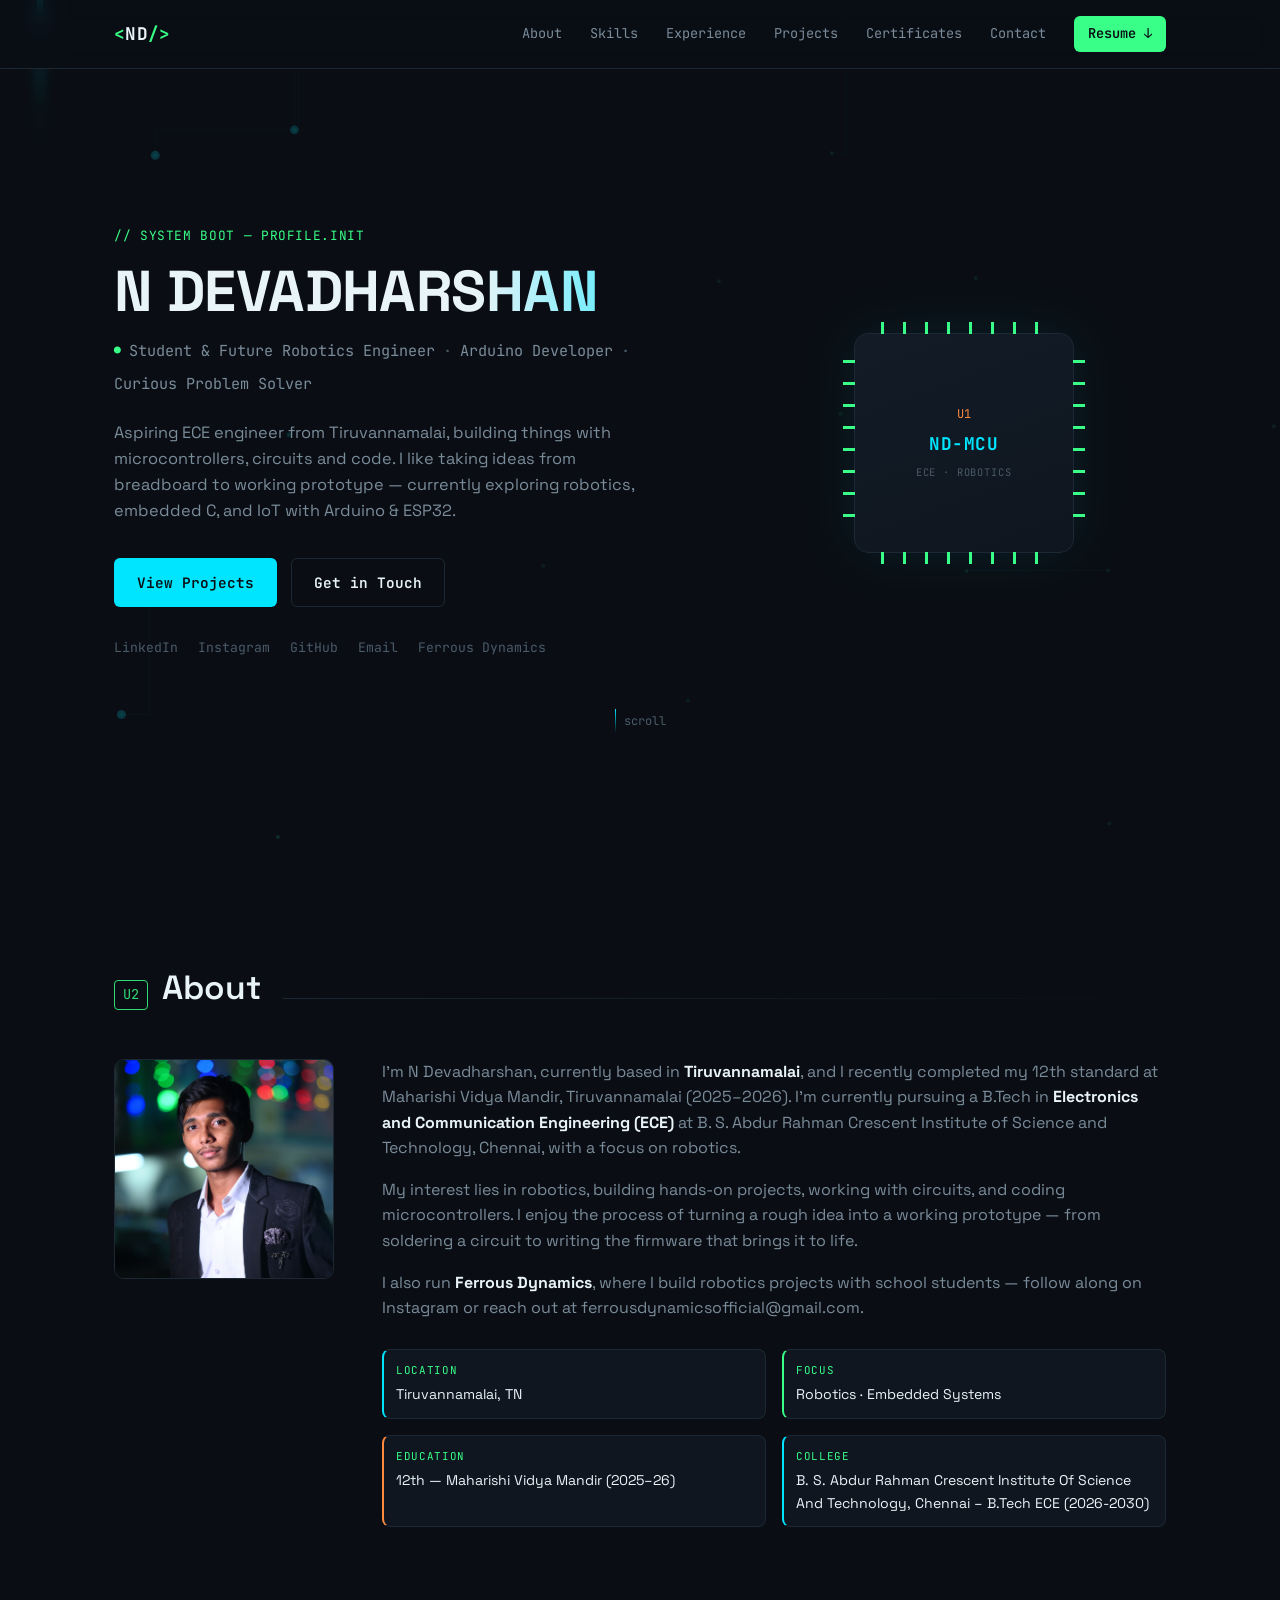
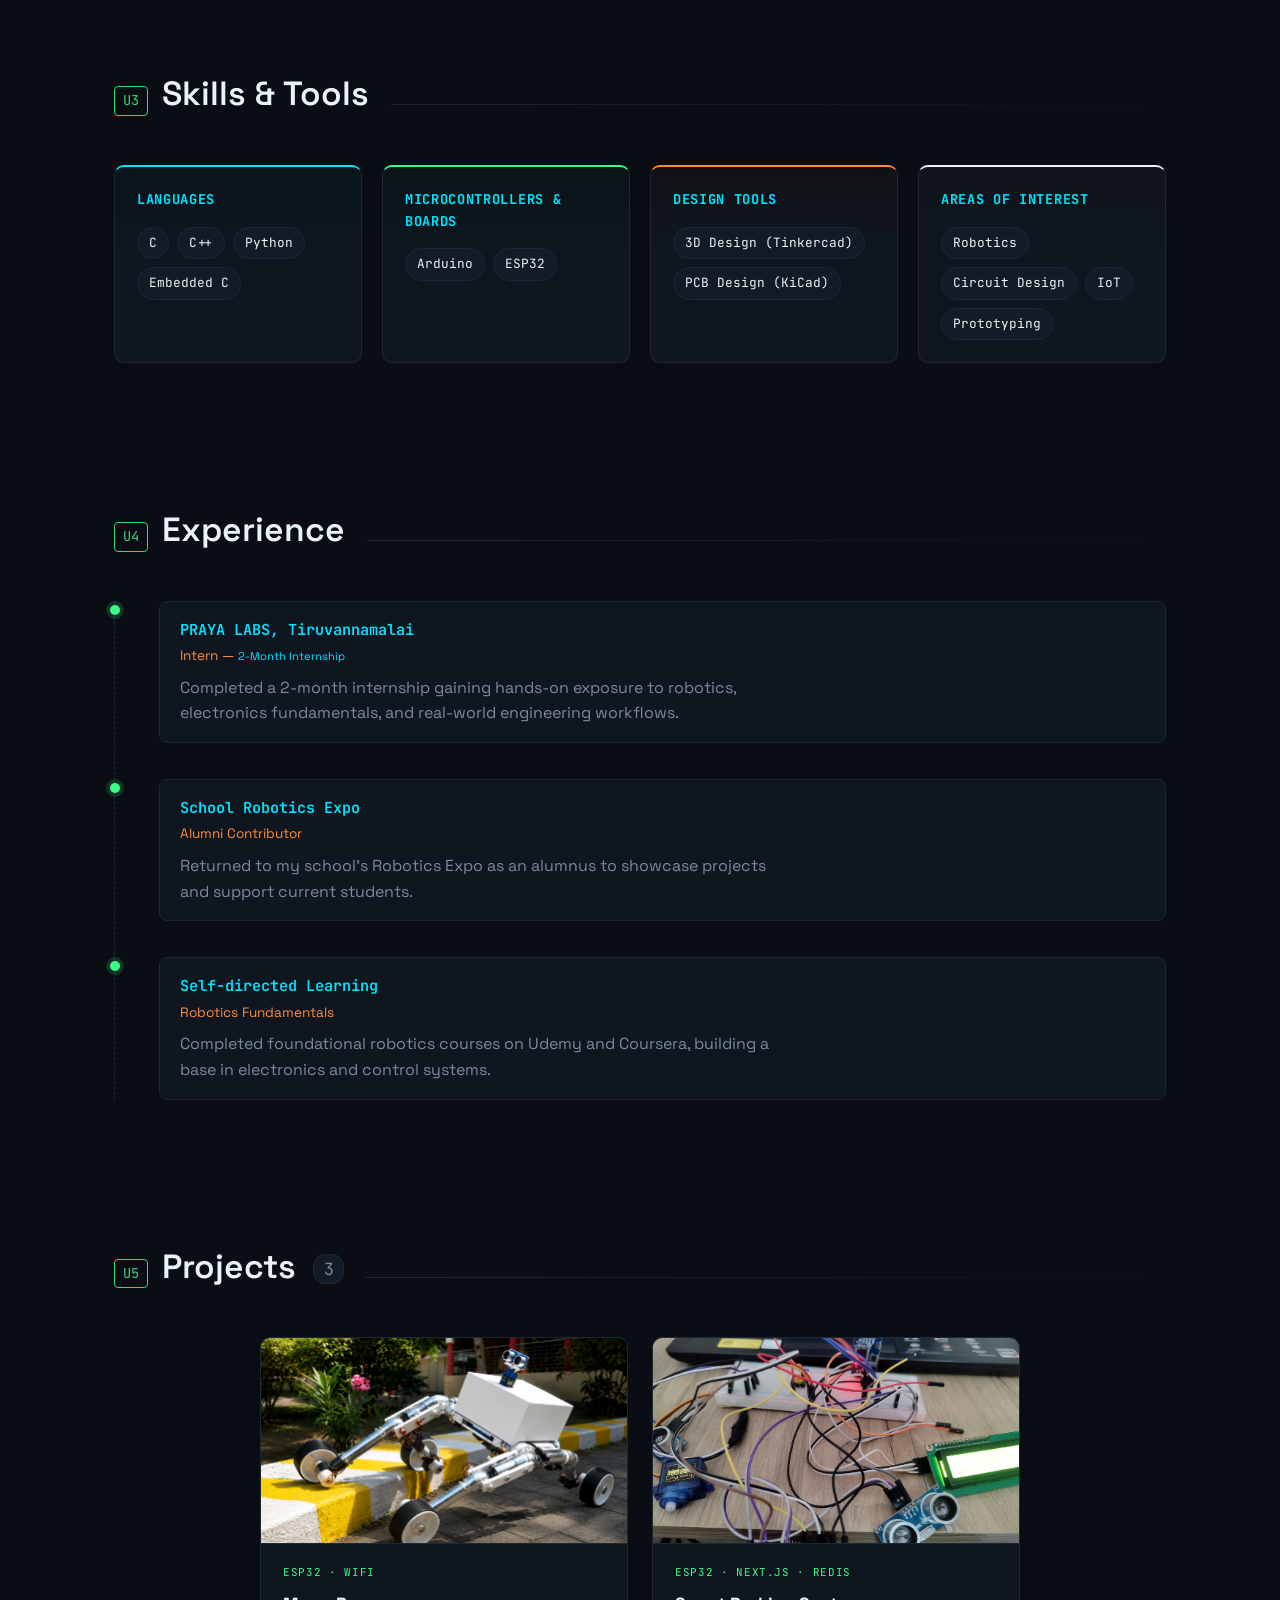
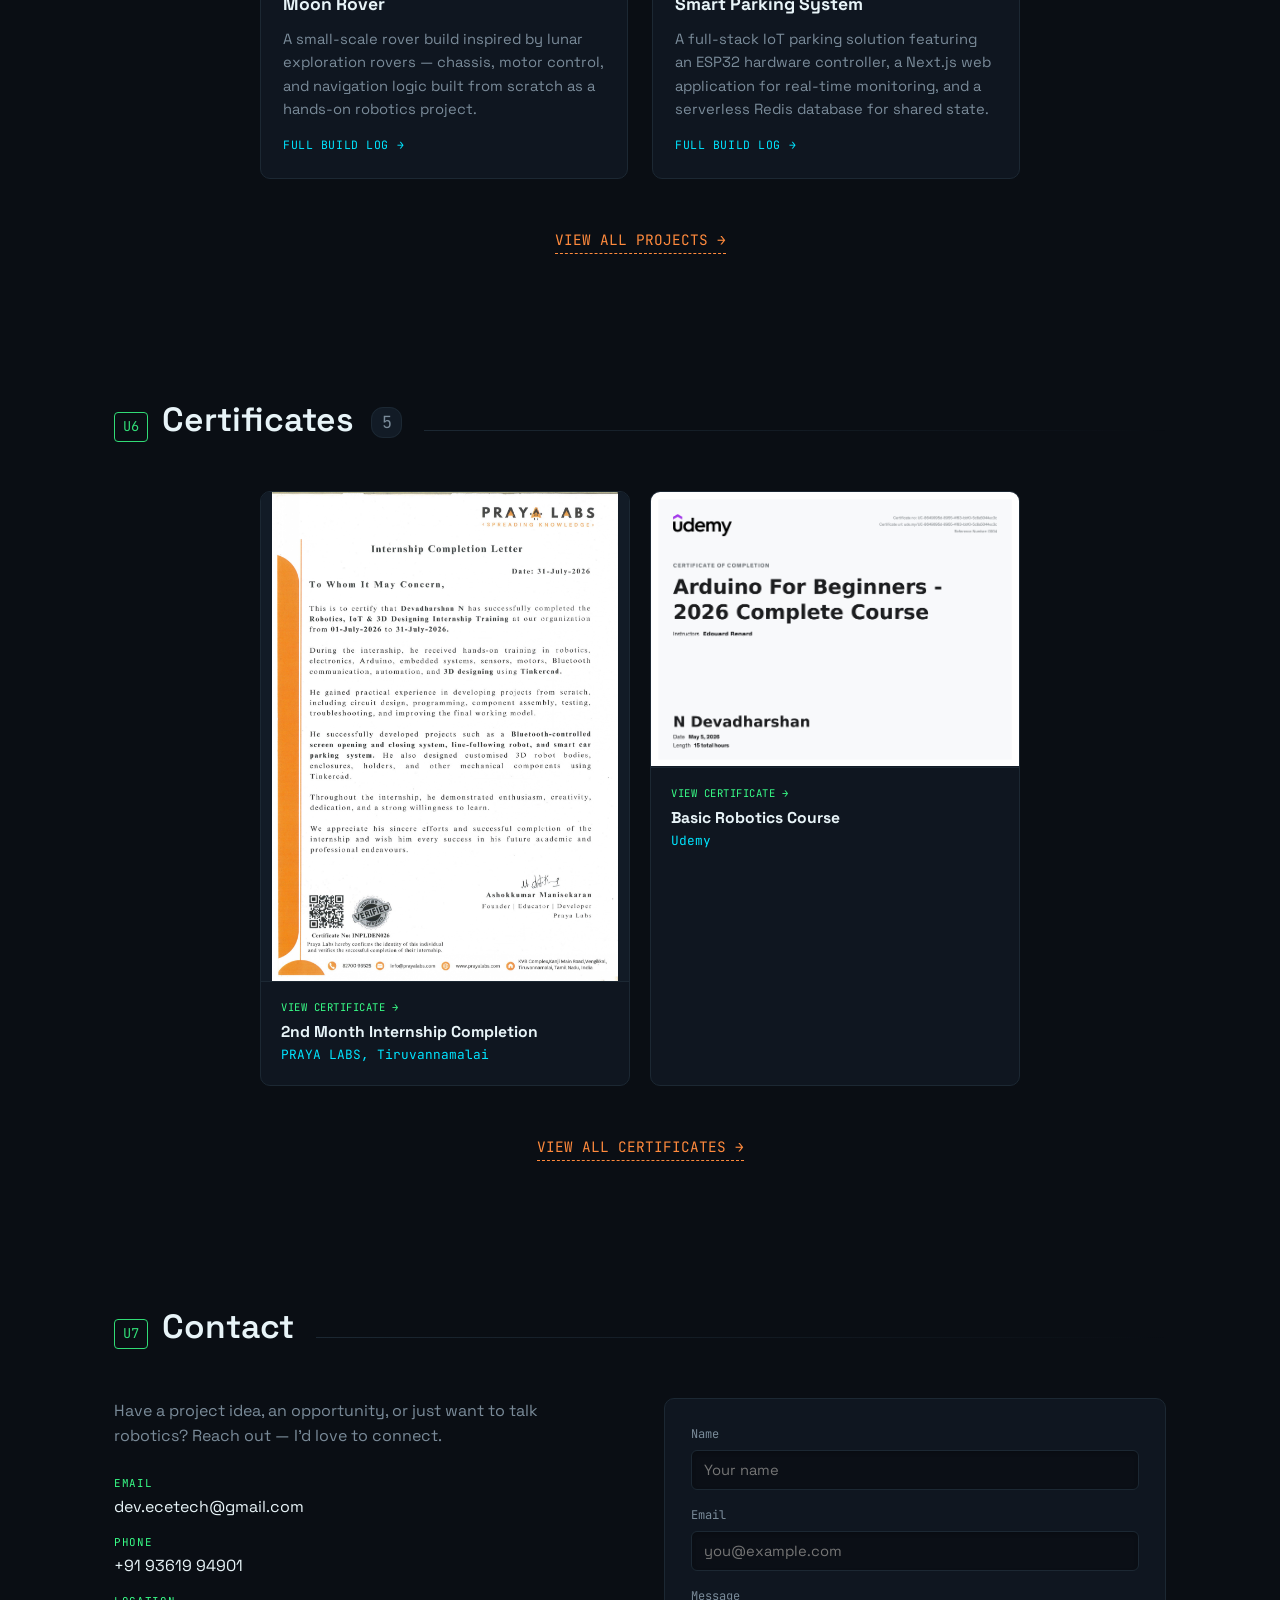
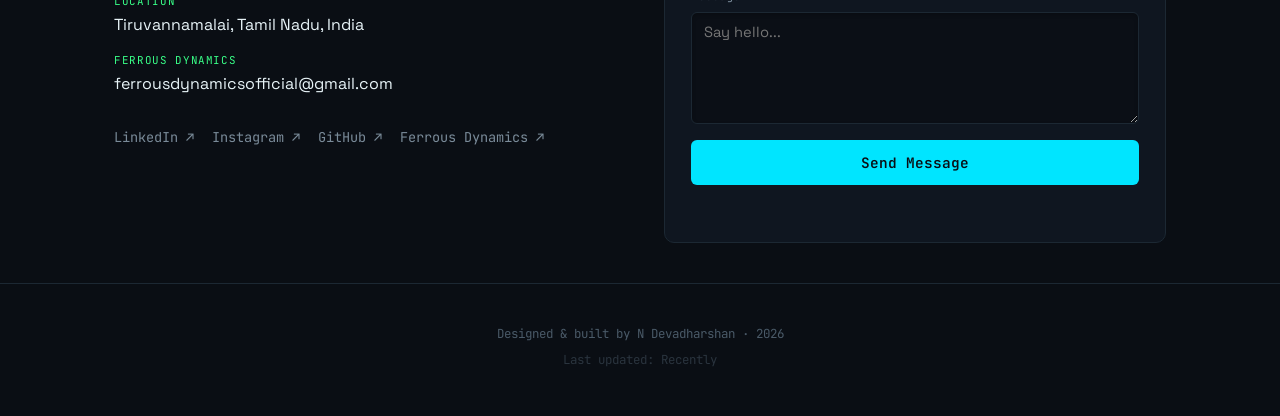
==== commit 43561d9a: "Changed some detials and updated the resume" ====
--- a/index.html
+++ b/index.html
@@ -105,9 +105,9 @@
             <a href="https://instagram.com/_ferrous_os._" target="_blank" rel="noopener"
               aria-label="Instagram">Instagram</a>
             <a href="https://github.com/" target="_blank" rel="noopener" id="hero-github" aria-label="GitHub">GitHub</a>
-            <a href="mailto:devadharshan27112008@gmail.com" aria-label="Email">Email</a>
-            <a href="https://instagram.com/ferrous_labs" target="_blank" rel="noopener"
-              aria-label="Ferrous Labs Instagram">Ferrous Labs</a>
+            <a href="mailto:dev.ecetech@gmail.com" aria-label="Email">Email</a>
+            <a href="https://www.instagram.com/ferrous_dynamics" target="_blank" rel="noopener"
+              aria-label="Ferrous Dynamics Instagram">Ferrous Dynamics</a>
           </div>
         </div>
         <div class="hero-visual">
@@ -161,11 +161,11 @@
             from soldering a circuit to writing the firmware that brings it to life.
           </p>
           <p>
-            I also run <strong>Ferrous Labs</strong>, where I build robotics projects with school
+            I also run <strong>Ferrous Dynamics</strong>, where I build robotics projects with school
             students — follow along on
-            <a href="https://instagram.com/ferrous_labs" target="_blank" rel="noopener">Instagram</a>
+            <a href="https://www.instagram.com/ferrous_dynamics" target="_blank" rel="noopener">Instagram</a>
             or reach out at
-            <a href="mailto:ferrouslabsofficial@gmail.com">ferrouslabsofficial@gmail.com</a>.
+            <a href="mailto:ferrousdynamicsofficial@gmail.com">ferrousdynamicsofficial@gmail.com</a>.
           </p>
           <div class="about-facts">
             <div class="fact"><span class="fact-label">Location</span><span class="fact-value">Tiruvannamalai, TN</span>
@@ -302,7 +302,9 @@
         <a class="project-card" href="projects/smart-parking-system.html">
           <div class="project-thumb" data-icon="parking">
             <div class="gallery-strip" id="parking-gallery">
-              <img src="assets/projects/smart-parking-system/smart-parking-1.jpg" data-base="assets/projects/smart-parking-system/smart-parking-1" data-fallback="hide" alt="Smart Parking System prototype setup" onerror="smartImage(this)">
+              <img src="assets/projects/smart-parking-system/smart-parking-1.jpg"
+                data-base="assets/projects/smart-parking-system/smart-parking-1" data-fallback="hide"
+                alt="Smart Parking System prototype setup" onerror="smartImage(this)">
             </div>
             <div class="thumb-placeholder">
               <svg viewBox="0 0 100 60" width="100%" aria-hidden="true">
@@ -316,7 +318,8 @@
           <div class="project-body">
             <p class="project-tag">ESP32 · NEXT.JS · REDIS</p>
             <h3>Smart Parking System</h3>
-            <p>A full-stack IoT parking solution featuring an ESP32 hardware controller, a Next.js web application for real-time monitoring, and a serverless Redis database for shared state.</p>
+            <p>A full-stack IoT parking solution featuring an ESP32 hardware controller, a Next.js web application for
+              real-time monitoring, and a serverless Redis database for shared state.</p>
             <p class="project-link-hint">FULL BUILD LOG →</p>
           </div>
         </a>
@@ -414,18 +417,18 @@
         <div class="contact-info">
           <p>Have a project idea, an opportunity, or just want to talk robotics? Reach out — I'd love to connect.</p>
           <ul class="contact-list">
-            <li><span class="contact-label">Email</span><a
-                href="mailto:devadharshan27112008@gmail.com">devadharshan27112008@gmail.com</a></li>
+            <li><span class="contact-label">Email</span><a href="mailto:dev.ecetech@gmail.com">dev.ecetech@gmail.com</a>
+            </li>
             <li><span class="contact-label">Phone</span><a href="tel:+919361994901">+91 93619 94901</a></li>
             <li><span class="contact-label">Location</span><span>Tiruvannamalai, Tamil Nadu, India</span></li>
-            <li><span class="contact-label">Ferrous Labs</span><a
-                href="mailto:ferrouslabsofficial@gmail.com">ferrouslabsofficial@gmail.com</a></li>
+            <li><span class="contact-label">Ferrous Dynamics</span><a
+                href="mailto:ferrousdynamicsofficial@gmail.com">ferrousdynamicsofficial@gmail.com</a></li>
           </ul>
           <div class="contact-socials">
             <a href="https://www.linkedin.com/in/devadharshan27/" target="_blank" rel="noopener">LinkedIn ↗</a>
             <a href="https://instagram.com/_ferrous_os._" target="_blank" rel="noopener">Instagram ↗</a>
             <a href="https://github.com/" target="_blank" rel="noopener" id="contact-github">GitHub ↗</a>
-            <a href="https://instagram.com/ferrous_labs" target="_blank" rel="noopener">Ferrous Labs ↗</a>
+            <a href="https://www.instagram.com/ferrous_dynamics" target="_blank" rel="noopener">Ferrous Dynamics ↗</a>
           </div>
         </div>
         <form class="contact-form" id="contact-form">
--- a/style.css
+++ b/style.css
@@ -20,13 +20,24 @@
   --max-width: 1100px;
 }
 
-* { box-sizing: border-box; }
-
-html { scroll-behavior: smooth; }
+* {
+  box-sizing: border-box;
+}
+
+html {
+  scroll-behavior: smooth;
+}
 
 @media (prefers-reduced-motion: reduce) {
-  html { scroll-behavior: auto; }
-  * { animation-duration: 0.01ms !important; animation-iteration-count: 1 !important; transition-duration: 0.01ms !important; }
+  html {
+    scroll-behavior: auto;
+  }
+
+  * {
+    animation-duration: 0.01ms !important;
+    animation-iteration-count: 1 !important;
+    transition-duration: 0.01ms !important;
+  }
 }
 
 body {
@@ -40,10 +51,28 @@
   overflow-x: hidden;
 }
 
-h1, h2, h3 { font-family: var(--font-display); margin: 0; }
-p { margin: 0; }
-a { color: inherit; text-decoration: none; }
-ul { margin: 0; padding: 0; list-style: none; }
+h1,
+h2,
+h3 {
+  font-family: var(--font-display);
+  margin: 0;
+}
+
+p {
+  margin: 0;
+}
+
+a {
+  color: inherit;
+  text-decoration: none;
+}
+
+ul {
+  margin: 0;
+  padding: 0;
+  list-style: none;
+}
+
 code {
   font-family: var(--font-mono);
   background: var(--bg-panel-2);
@@ -82,10 +111,17 @@
 }
 
 @media (min-width: 900px) {
-  #spine { display: block; }
-}
-
-main, header, footer { position: relative; z-index: 2; }
+  #spine {
+    display: block;
+  }
+}
+
+main,
+header,
+footer {
+  position: relative;
+  z-index: 2;
+}
 
 /* ==========================================================================
    NAV
@@ -114,7 +150,10 @@
   font-size: 1.1rem;
   letter-spacing: 0.02em;
 }
-.logo-bracket { color: var(--trace-green); }
+
+.logo-bracket {
+  color: var(--trace-green);
+}
 
 #nav-links {
   display: flex;
@@ -129,8 +168,16 @@
   transition: color 0.2s ease;
   position: relative;
 }
-#nav-links a:hover { color: var(--trace-cyan); }
-#nav-links a.nav-active { color: var(--trace-cyan); border-bottom: 1px solid var(--trace-cyan); padding-bottom: 2px; }
+
+#nav-links a:hover {
+  color: var(--trace-cyan);
+}
+
+#nav-links a.nav-active {
+  color: var(--trace-cyan);
+  border-bottom: 1px solid var(--trace-cyan);
+  padding-bottom: 2px;
+}
 
 .nav-resume {
   color: var(--bg-deep) !important;
@@ -139,7 +186,11 @@
   border-radius: 6px;
   font-weight: 600;
 }
-.nav-resume:hover { color: var(--bg-deep) !important; background: var(--trace-cyan); }
+
+.nav-resume:hover {
+  color: var(--bg-deep) !important;
+  background: var(--trace-cyan);
+}
 
 #nav-toggle {
   display: none;
@@ -150,6 +201,7 @@
   cursor: pointer;
   padding: 6px;
 }
+
 #nav-toggle span {
   width: 22px;
   height: 2px;
@@ -172,8 +224,14 @@
     transform: translateY(-120%);
     transition: transform 0.25s ease;
   }
-  #nav-links.open { transform: translateY(0); }
-  #nav-toggle { display: flex; }
+
+  #nav-links.open {
+    transform: translateY(0);
+  }
+
+  #nav-toggle {
+    display: flex;
+  }
 }
 
 /* ==========================================================================
@@ -207,6 +265,7 @@
   font-size: clamp(1.6rem, 3vw, 2.1rem);
   font-weight: 600;
 }
+
 .section-head::after {
   content: '';
   flex: 1;
@@ -247,19 +306,26 @@
   cursor: pointer;
   transition: all 0.2s ease;
 }
+
 .btn-primary {
   background: var(--trace-cyan);
   color: var(--bg-deep);
 }
+
 .btn-primary:hover {
   background: var(--trace-green);
   box-shadow: 0 0 24px rgba(57, 255, 136, 0.4);
 }
+
 .btn-ghost {
   border-color: var(--line);
   color: var(--text-primary);
 }
-.btn-ghost:hover { border-color: var(--trace-cyan); color: var(--trace-cyan); }
+
+.btn-ghost:hover {
+  border-color: var(--trace-cyan);
+  color: var(--trace-cyan);
+}
 
 /* ==========================================================================
    HERO
@@ -282,8 +348,13 @@
 }
 
 @media (max-width: 800px) {
-  .hero-grid { grid-template-columns: 1fr; }
-  .hero-visual { order: -1; }
+  .hero-grid {
+    grid-template-columns: 1fr;
+  }
+
+  .hero-visual {
+    order: -1;
+  }
 }
 
 .hero-text h1 {
@@ -307,8 +378,15 @@
   gap: 8px;
   align-items: center;
 }
-.pin { color: var(--trace-green); font-size: 0.7rem; }
-.dot-sep { color: var(--text-faint); }
+
+.pin {
+  color: var(--trace-green);
+  font-size: 0.7rem;
+}
+
+.dot-sep {
+  color: var(--text-faint);
+}
 
 .hero-bio {
   margin-top: 24px;
@@ -330,6 +408,7 @@
   gap: 20px;
   flex-wrap: wrap;
 }
+
 .hero-socials a {
   font-family: var(--font-mono);
   font-size: 0.82rem;
@@ -337,10 +416,18 @@
   border-bottom: 1px solid transparent;
   transition: all 0.2s ease;
 }
-.hero-socials a:hover { color: var(--trace-cyan); border-color: var(--trace-cyan); }
+
+.hero-socials a:hover {
+  color: var(--trace-cyan);
+  border-color: var(--trace-cyan);
+}
 
 /* chip visual */
-.hero-visual { display: flex; justify-content: center; }
+.hero-visual {
+  display: flex;
+  justify-content: center;
+}
+
 .chip {
   position: relative;
   width: 220px;
@@ -354,34 +441,127 @@
   box-shadow: 0 0 60px rgba(0, 229, 255, 0.08);
   animation: chip-float 6s ease-in-out infinite;
 }
+
 @keyframes chip-float {
-  0%, 100% { transform: translateY(0); }
-  50% { transform: translateY(-10px); }
-}
-.chip-face { text-align: center; display: flex; flex-direction: column; gap: 6px; }
-.chip-id { font-family: var(--font-mono); font-size: 0.75rem; color: var(--copper); }
-.chip-name { font-family: var(--font-mono); font-size: 1.1rem; color: var(--trace-cyan); font-weight: 700; letter-spacing: 0.03em; }
-.chip-sub { font-family: var(--font-mono); font-size: 0.65rem; color: var(--text-faint); letter-spacing: 0.08em; }
-
-.chip-pins { position: absolute; display: flex; gap: 14px; }
-.chip-pins span { display: block; }
-.chip-pins-top, .chip-pins-bottom { flex-direction: row; left: 26px; right: 26px; justify-content: space-between; }
-.chip-pins-top { top: -12px; }
-.chip-pins-bottom { bottom: -12px; }
-.chip-pins-left, .chip-pins-right { flex-direction: column; top: 26px; bottom: 26px; justify-content: space-between; }
-.chip-pins-left { left: -12px; }
-.chip-pins-right { right: -12px; }
-.chip-pins::before, .chip-pins::after { content: ''; }
-.chip-pins-top, .chip-pins-bottom, .chip-pins-left, .chip-pins-right {
+
+  0%,
+  100% {
+    transform: translateY(0);
+  }
+
+  50% {
+    transform: translateY(-10px);
+  }
+}
+
+.chip-face {
+  text-align: center;
+  display: flex;
+  flex-direction: column;
+  gap: 6px;
+}
+
+.chip-id {
+  font-family: var(--font-mono);
+  font-size: 0.75rem;
+  color: var(--copper);
+}
+
+.chip-name {
+  font-family: var(--font-mono);
+  font-size: 1.1rem;
+  color: var(--trace-cyan);
+  font-weight: 700;
+  letter-spacing: 0.03em;
+}
+
+.chip-sub {
+  font-family: var(--font-mono);
+  font-size: 0.65rem;
+  color: var(--text-faint);
+  letter-spacing: 0.08em;
+}
+
+.chip-pins {
+  position: absolute;
+  display: flex;
+  gap: 14px;
+}
+
+.chip-pins span {
+  display: block;
+}
+
+.chip-pins-top,
+.chip-pins-bottom {
+  flex-direction: row;
+  left: 26px;
+  right: 26px;
+  justify-content: space-between;
+}
+
+.chip-pins-top {
+  top: -12px;
+}
+
+.chip-pins-bottom {
+  bottom: -12px;
+}
+
+.chip-pins-left,
+.chip-pins-right {
+  flex-direction: column;
+  top: 26px;
+  bottom: 26px;
+  justify-content: space-between;
+}
+
+.chip-pins-left {
+  left: -12px;
+}
+
+.chip-pins-right {
+  right: -12px;
+}
+
+.chip-pins::before,
+.chip-pins::after {
+  content: '';
+}
+
+.chip-pins-top,
+.chip-pins-bottom,
+.chip-pins-left,
+.chip-pins-right {
   background-image: repeating-linear-gradient(var(--trace-green), var(--trace-green));
 }
+
 /* generate pin ticks via pseudo elements grid */
-.chip-pins-top, .chip-pins-bottom { height: 12px; }
-.chip-pins-left, .chip-pins-right { width: 12px; }
-.chip-pins-top { background: repeating-linear-gradient(90deg, var(--trace-green) 0 3px, transparent 3px 22px); }
-.chip-pins-bottom { background: repeating-linear-gradient(90deg, var(--trace-green) 0 3px, transparent 3px 22px); }
-.chip-pins-left { background: repeating-linear-gradient(180deg, var(--trace-green) 0 3px, transparent 3px 22px); }
-.chip-pins-right { background: repeating-linear-gradient(180deg, var(--trace-green) 0 3px, transparent 3px 22px); }
+.chip-pins-top,
+.chip-pins-bottom {
+  height: 12px;
+}
+
+.chip-pins-left,
+.chip-pins-right {
+  width: 12px;
+}
+
+.chip-pins-top {
+  background: repeating-linear-gradient(90deg, var(--trace-green) 0 3px, transparent 3px 22px);
+}
+
+.chip-pins-bottom {
+  background: repeating-linear-gradient(90deg, var(--trace-green) 0 3px, transparent 3px 22px);
+}
+
+.chip-pins-left {
+  background: repeating-linear-gradient(180deg, var(--trace-green) 0 3px, transparent 3px 22px);
+}
+
+.chip-pins-right {
+  background: repeating-linear-gradient(180deg, var(--trace-green) 0 3px, transparent 3px 22px);
+}
 
 .scroll-cue {
   margin: 50px auto 0;
@@ -393,15 +573,24 @@
   color: var(--text-faint);
   justify-content: center;
 }
+
 .scroll-cue span {
   width: 1px;
   height: 24px;
   background: linear-gradient(var(--trace-cyan), transparent);
   animation: scroll-pulse 1.8s ease-in-out infinite;
 }
+
 @keyframes scroll-pulse {
-  0%, 100% { opacity: 0.2; }
-  50% { opacity: 1; }
+
+  0%,
+  100% {
+    opacity: 0.2;
+  }
+
+  50% {
+    opacity: 1;
+  }
 }
 
 /* ==========================================================================
@@ -413,8 +602,11 @@
   gap: 48px;
   align-items: start;
 }
+
 @media (max-width: 700px) {
-  .about-grid { grid-template-columns: 1fr; }
+  .about-grid {
+    grid-template-columns: 1fr;
+  }
 }
 
 .photo-frame {
@@ -426,7 +618,14 @@
   background: var(--bg-panel);
   overflow: hidden;
 }
-.photo-frame img { width: 100%; height: 100%; object-fit: cover; display: block; }
+
+.photo-frame img {
+  width: 100%;
+  height: 100%;
+  object-fit: cover;
+  display: block;
+}
+
 .photo-fallback {
   display: none;
   height: 100%;
@@ -439,12 +638,27 @@
   font-family: var(--font-mono);
   font-size: 0.78rem;
 }
-.photo-fallback p span { color: var(--trace-cyan); }
-.photo-frame.no-photo img { display: none; }
-.photo-frame.no-photo .photo-fallback { display: flex; }
-
-.about-text p { color: var(--text-dim); margin-bottom: 16px; }
-.about-text strong { color: var(--text-primary); }
+
+.photo-fallback p span {
+  color: var(--trace-cyan);
+}
+
+.photo-frame.no-photo img {
+  display: none;
+}
+
+.photo-frame.no-photo .photo-fallback {
+  display: flex;
+}
+
+.about-text p {
+  color: var(--text-dim);
+  margin-bottom: 16px;
+}
+
+.about-text strong {
+  color: var(--text-primary);
+}
 
 .about-facts {
   margin-top: 28px;
@@ -452,6 +666,7 @@
   grid-template-columns: repeat(2, 1fr);
   gap: 16px;
 }
+
 .fact {
   border: 1px solid var(--line);
   background: var(--bg-panel);
@@ -461,8 +676,19 @@
   flex-direction: column;
   gap: 4px;
 }
-.fact-label { font-family: var(--font-mono); font-size: 0.68rem; color: var(--trace-green); text-transform: uppercase; letter-spacing: 0.06em; }
-.fact-value { font-size: 0.88rem; color: var(--text-primary); }
+
+.fact-label {
+  font-family: var(--font-mono);
+  font-size: 0.68rem;
+  color: var(--trace-green);
+  text-transform: uppercase;
+  letter-spacing: 0.06em;
+}
+
+.fact-value {
+  font-size: 0.88rem;
+  color: var(--text-primary);
+}
 
 /* ==========================================================================
    SKILLS
@@ -472,6 +698,7 @@
   grid-template-columns: repeat(auto-fit, minmax(220px, 1fr));
   gap: 20px;
 }
+
 .skill-card {
   border: 1px solid var(--line);
   background: var(--bg-panel);
@@ -479,7 +706,11 @@
   padding: 22px;
   transition: border-color 0.2s ease;
 }
-.skill-card:hover { border-color: var(--trace-cyan); }
+
+.skill-card:hover {
+  border-color: var(--trace-cyan);
+}
+
 .skill-card h3 {
   font-family: var(--font-mono);
   font-size: 0.85rem;
@@ -488,7 +719,13 @@
   letter-spacing: 0.05em;
   margin-bottom: 16px;
 }
-.tag-list { display: flex; flex-wrap: wrap; gap: 8px; }
+
+.tag-list {
+  display: flex;
+  flex-wrap: wrap;
+  gap: 8px;
+}
+
 .tag-list li {
   font-family: var(--font-mono);
   font-size: 0.8rem;
@@ -507,8 +744,16 @@
   padding-left: 28px;
   border-left: 1px dashed var(--line);
 }
-.timeline-item { position: relative; padding-bottom: 36px; }
-.timeline-item:last-child { padding-bottom: 0; }
+
+.timeline-item {
+  position: relative;
+  padding-bottom: 36px;
+}
+
+.timeline-item:last-child {
+  padding-bottom: 0;
+}
+
 .timeline-node {
   position: absolute;
   left: -33px;
@@ -519,9 +764,25 @@
   background: var(--trace-green);
   box-shadow: 0 0 0 4px rgba(57, 255, 136, 0.15);
 }
-.timeline-org { font-family: var(--font-mono); color: var(--trace-cyan); font-size: 0.95rem; font-weight: 600; }
-.timeline-role { font-size: 0.85rem; color: var(--copper); margin-top: 3px; }
-.timeline-desc { color: var(--text-dim); margin-top: 8px; max-width: 60ch; }
+
+.timeline-org {
+  font-family: var(--font-mono);
+  color: var(--trace-cyan);
+  font-size: 0.95rem;
+  font-weight: 600;
+}
+
+.timeline-role {
+  font-size: 0.85rem;
+  color: var(--copper);
+  margin-top: 3px;
+}
+
+.timeline-desc {
+  color: var(--text-dim);
+  margin-top: 8px;
+  max-width: 60ch;
+}
 
 /* ==========================================================================
    PROJECTS
@@ -534,9 +795,13 @@
   margin-left: auto;
   margin-right: auto;
 }
+
 @media (max-width: 640px) {
-  .projects-grid { grid-template-columns: 1fr; }
-}
+  .projects-grid {
+    grid-template-columns: 1fr;
+  }
+}
+
 .project-card {
   display: block;
   border: 1px solid var(--line);
@@ -548,9 +813,20 @@
   text-decoration: none;
   cursor: pointer;
 }
-.project-card:hover { transform: translateY(-4px); border-color: var(--trace-cyan); }
-.project-card-more { cursor: default; }
-.project-card-more:hover { transform: none; border-color: var(--line); }
+
+.project-card:hover {
+  transform: translateY(-4px);
+  border-color: var(--trace-cyan);
+}
+
+.project-card-more {
+  cursor: default;
+}
+
+.project-card-more:hover {
+  transform: none;
+  border-color: var(--line);
+}
 
 .project-link-hint {
   margin-top: 14px;
@@ -559,35 +835,54 @@
   color: var(--trace-cyan);
   letter-spacing: 0.05em;
 }
-.project-card:hover .project-link-hint { color: var(--trace-green); }
+
+.project-card:hover .project-link-hint {
+  color: var(--trace-green);
+}
 
 .project-thumb {
   aspect-ratio: 16 / 9;
-  background: radial-gradient(circle at 30% 20%, rgba(0,229,255,0.08), transparent 60%), var(--bg-panel-2);
+  background: radial-gradient(circle at 30% 20%, rgba(0, 229, 255, 0.08), transparent 60%), var(--bg-panel-2);
   display: flex;
   align-items: center;
   justify-content: center;
   position: relative;
   border-bottom: 1px solid var(--line);
 }
-.thumb-placeholder { width: 60%; }
-.thumb-more { opacity: 0.5; }
+
+.thumb-placeholder {
+  width: 60%;
+}
+
+.thumb-more {
+  opacity: 0.5;
+}
 
 .gallery-strip {
   position: absolute;
   inset: 0;
   display: flex;
 }
+
 .gallery-strip img {
   width: 100%;
   height: 100%;
   object-fit: cover;
   display: none;
 }
-.gallery-strip img:first-child { display: block; }
-.gallery-strip:has(img[style*="display: block"]) ~ .thumb-placeholder { display: none; }
-
-.project-body { padding: 20px 22px 24px; }
+
+.gallery-strip img:first-child {
+  display: block;
+}
+
+.gallery-strip:has(img[style*="display: block"])~.thumb-placeholder {
+  display: none;
+}
+
+.project-body {
+  padding: 20px 22px 24px;
+}
+
 .project-tag {
   font-family: var(--font-mono);
   font-size: 0.68rem;
@@ -595,8 +890,17 @@
   letter-spacing: 0.06em;
   margin-bottom: 8px;
 }
-.project-body h3 { font-size: 1.1rem; margin-bottom: 10px; }
-.project-body p:not(.project-tag):not(.project-note):not(.project-link-hint) { color: var(--text-dim); font-size: 0.92rem; }
+
+.project-body h3 {
+  font-size: 1.1rem;
+  margin-bottom: 10px;
+}
+
+.project-body p:not(.project-tag):not(.project-note):not(.project-link-hint) {
+  color: var(--text-dim);
+  font-size: 0.92rem;
+}
+
 .project-note {
   margin-top: 12px;
   font-size: 0.78rem;
@@ -616,9 +920,13 @@
   margin-left: auto;
   margin-right: auto;
 }
+
 @media (max-width: 640px) {
-  .cert-grid { grid-template-columns: 1fr; }
-}
+  .cert-grid {
+    grid-template-columns: 1fr;
+  }
+}
+
 .cert-card {
   border: 1px solid var(--line);
   background: var(--bg-panel);
@@ -633,7 +941,11 @@
   overflow: hidden;
   transition: border-color 0.2s ease, transform 0.2s ease;
 }
-.cert-card:hover { border-color: var(--copper); transform: translateY(-4px); }
+
+.cert-card:hover {
+  border-color: var(--copper);
+  transform: translateY(-4px);
+}
 
 .cert-thumb {
   position: relative;
@@ -642,10 +954,24 @@
   border-bottom: 1px solid var(--line);
   overflow: hidden;
 }
-.cert-thumb--portrait  { aspect-ratio: 3 / 4; } /* Matches A4 or portrait certs better */
-.cert-thumb--landscape { aspect-ratio: 4 / 3; }
-.cert-thumb--16-9      { aspect-ratio: 16 / 9; }
-.cert-thumb--4-3       { aspect-ratio: 4 / 3; }
+
+.cert-thumb--portrait {
+  aspect-ratio: 3 / 4;
+}
+
+/* Matches A4 or portrait certs better */
+.cert-thumb--landscape {
+  aspect-ratio: 4 / 3;
+}
+
+.cert-thumb--16-9 {
+  aspect-ratio: 16 / 9;
+}
+
+.cert-thumb--4-3 {
+  aspect-ratio: 4 / 3;
+}
+
 .cert-thumb img {
   position: absolute;
   inset: 0;
@@ -656,10 +982,23 @@
   display: block;
   background: var(--bg-panel-2);
 }
-.cert-thumb-fallback { display: none; align-items: center; justify-content: center; width: 100%; height: 100%; }
-.cert-thumb img[style*="display: none"] ~ .cert-thumb-fallback { display: flex; }
-
-.cert-card-body { padding: 18px 20px 22px; }
+
+.cert-thumb-fallback {
+  display: none;
+  align-items: center;
+  justify-content: center;
+  width: 100%;
+  height: 100%;
+}
+
+.cert-thumb img[style*="display: none"]~.cert-thumb-fallback {
+  display: flex;
+}
+
+.cert-card-body {
+  padding: 18px 20px 22px;
+}
+
 .cert-tag {
   font-family: var(--font-mono);
   font-size: 0.66rem;
@@ -667,8 +1006,17 @@
   letter-spacing: 0.05em;
   margin-bottom: 8px;
 }
-.cert-card h3 { font-size: 0.98rem; margin-bottom: 4px; }
-.cert-org { font-family: var(--font-mono); font-size: 0.8rem; color: var(--trace-cyan); }
+
+.cert-card h3 {
+  font-size: 0.98rem;
+  margin-bottom: 4px;
+}
+
+.cert-org {
+  font-family: var(--font-mono);
+  font-size: 0.8rem;
+  color: var(--trace-cyan);
+}
 
 .cert-hint {
   margin-top: 20px;
@@ -690,8 +1038,20 @@
   padding: 40px 20px;
   animation: lightbox-in 0.2s ease;
 }
-@keyframes lightbox-in { from { opacity: 0; } to { opacity: 1; } }
-.lightbox[hidden] { display: none; }
+
+@keyframes lightbox-in {
+  from {
+    opacity: 0;
+  }
+
+  to {
+    opacity: 1;
+  }
+}
+
+.lightbox[hidden] {
+  display: none;
+}
 
 .lightbox-inner {
   max-width: min(720px, 92vw);
@@ -701,6 +1061,7 @@
   align-items: center;
   gap: 14px;
 }
+
 .lightbox-inner img {
   max-width: 100%;
   max-height: 76vh;
@@ -710,12 +1071,14 @@
   background: var(--bg-panel);
   box-shadow: 0 0 60px rgba(0, 229, 255, 0.12);
 }
+
 .lightbox-title {
   font-family: var(--font-mono);
   font-size: 0.85rem;
   color: var(--text-dim);
   text-align: center;
 }
+
 .lightbox-close {
   position: absolute;
   top: 24px;
@@ -730,7 +1093,11 @@
   cursor: pointer;
   transition: border-color 0.2s ease, color 0.2s ease;
 }
-.lightbox-close:hover { border-color: var(--trace-cyan); color: var(--trace-cyan); }
+
+.lightbox-close:hover {
+  border-color: var(--trace-cyan);
+  color: var(--trace-cyan);
+}
 
 /* ==========================================================================
    CONTACT
@@ -740,17 +1107,63 @@
   grid-template-columns: 1fr 1fr;
   gap: 48px;
 }
-@media (max-width: 800px) { .contact-grid { grid-template-columns: 1fr; } }
-
-.contact-info p { color: var(--text-dim); margin-bottom: 26px; max-width: 46ch; }
-.contact-list { display: flex; flex-direction: column; gap: 14px; margin-bottom: 30px; }
-.contact-list li { display: flex; flex-direction: column; gap: 2px; }
-.contact-label { font-family: var(--font-mono); font-size: 0.68rem; color: var(--trace-green); text-transform: uppercase; letter-spacing: 0.06em; }
-.contact-list a { color: var(--text-primary); }
-.contact-list a:hover { color: var(--trace-cyan); }
-.contact-socials { display: flex; gap: 18px; flex-wrap: wrap; }
-.contact-socials a { font-family: var(--font-mono); font-size: 0.85rem; color: var(--text-dim); }
-.contact-socials a:hover { color: var(--trace-cyan); }
+
+@media (max-width: 800px) {
+  .contact-grid {
+    grid-template-columns: 1fr;
+  }
+}
+
+.contact-info p {
+  color: var(--text-dim);
+  margin-bottom: 26px;
+  max-width: 46ch;
+}
+
+.contact-list {
+  display: flex;
+  flex-direction: column;
+  gap: 14px;
+  margin-bottom: 30px;
+}
+
+.contact-list li {
+  display: flex;
+  flex-direction: column;
+  gap: 2px;
+}
+
+.contact-label {
+  font-family: var(--font-mono);
+  font-size: 0.68rem;
+  color: var(--trace-green);
+  text-transform: uppercase;
+  letter-spacing: 0.06em;
+}
+
+.contact-list a {
+  color: var(--text-primary);
+}
+
+.contact-list a:hover {
+  color: var(--trace-cyan);
+}
+
+.contact-socials {
+  display: flex;
+  gap: 18px;
+  flex-wrap: wrap;
+}
+
+.contact-socials a {
+  font-family: var(--font-mono);
+  font-size: 0.85rem;
+  color: var(--text-dim);
+}
+
+.contact-socials a:hover {
+  color: var(--trace-cyan);
+}
 
 .contact-form {
   display: flex;
@@ -761,6 +1174,7 @@
   border-radius: var(--radius);
   padding: 26px;
 }
+
 .contact-form label {
   display: flex;
   flex-direction: column;
@@ -769,7 +1183,9 @@
   font-size: 0.75rem;
   color: var(--text-dim);
 }
-.contact-form input, .contact-form textarea {
+
+.contact-form input,
+.contact-form textarea {
   font-family: var(--font-display);
   background: var(--bg-panel-2);
   border: 1px solid var(--line);
@@ -779,11 +1195,18 @@
   font-size: 0.92rem;
   resize: vertical;
 }
-.contact-form input:focus, .contact-form textarea:focus {
+
+.contact-form input:focus,
+.contact-form textarea:focus {
   outline: none;
   border-color: var(--trace-cyan);
 }
-.form-note { font-size: 0.72rem; color: var(--text-faint); margin-top: -4px; }
+
+.form-note {
+  font-size: 0.72rem;
+  color: var(--text-faint);
+  margin-top: -4px;
+}
 
 /* ==========================================================================
    FOOTER
@@ -796,13 +1219,22 @@
   font-family: var(--font-mono);
   font-size: 0.78rem;
 }
-footer p { margin-bottom: 6px; }
-.footer-sub { color: var(--text-faint); opacity: 0.5; }
+
+footer p {
+  margin-bottom: 6px;
+}
+
+.footer-sub {
+  color: var(--text-faint);
+  opacity: 0.5;
+}
 
 /* ==========================================================================
    PROJECT DETAIL PAGES
    ========================================================================== */
-.project-page-main { padding-top: 8px; }
+.project-page-main {
+  padding-top: 8px;
+}
 
 .back-link {
   display: inline-flex;
@@ -815,22 +1247,45 @@
   max-width: var(--max-width);
   padding: 0 24px;
 }
-.back-link-inner { display: flex; align-items: center; gap: 8px; }
-.back-link a { color: var(--trace-cyan); }
-.back-link a:hover { color: var(--trace-green); }
+
+.back-link-inner {
+  display: flex;
+  align-items: center;
+  gap: 8px;
+}
+
+.back-link a {
+  color: var(--trace-cyan);
+}
+
+.back-link a:hover {
+  color: var(--trace-green);
+}
 
 .project-hero {
   max-width: var(--max-width);
   margin: 0 auto;
   padding: 28px 24px 10px;
 }
-.project-hero .designator { margin-bottom: 14px; display: inline-block; }
+
+.project-hero .designator {
+  margin-bottom: 14px;
+  display: inline-block;
+}
+
 .project-hero h1 {
   font-size: clamp(1.7rem, 4vw, 2.4rem);
   font-weight: 600;
   margin-bottom: 14px;
 }
-.project-badges { display: flex; flex-wrap: wrap; gap: 8px; margin-bottom: 18px; }
+
+.project-badges {
+  display: flex;
+  flex-wrap: wrap;
+  gap: 8px;
+  margin-bottom: 18px;
+}
+
 .project-badge {
   font-family: var(--font-mono);
   font-size: 0.7rem;
@@ -841,10 +1296,16 @@
   padding: 5px 10px;
   border-radius: 5px;
 }
+
 .project-badge--status {
   color: var(--copper);
 }
-.project-hero-desc { color: var(--text-dim); max-width: 68ch; font-size: 1rem; }
+
+.project-hero-desc {
+  color: var(--text-dim);
+  max-width: 68ch;
+  font-size: 1rem;
+}
 
 .detail-section {
   max-width: var(--max-width);
@@ -852,17 +1313,23 @@
   padding: 44px 24px;
   border-top: 1px solid var(--line);
 }
-.detail-section:first-of-type { border-top: none; }
+
+.detail-section:first-of-type {
+  border-top: none;
+}
+
 .detail-section-head {
   display: flex;
   align-items: baseline;
   gap: 14px;
   margin-bottom: 26px;
 }
+
 .detail-section-head h2 {
   font-size: clamp(1.25rem, 2.4vw, 1.55rem);
   font-weight: 600;
 }
+
 .detail-section-head::after {
   content: '';
   flex: 1;
@@ -870,9 +1337,20 @@
   background: linear-gradient(90deg, var(--line), transparent);
   margin-left: 8px;
 }
-.detail-body-text { color: var(--text-dim); max-width: 70ch; margin-bottom: 18px; }
-.detail-body-text:last-child { margin-bottom: 0; }
-.detail-body-text strong { color: var(--text-primary); }
+
+.detail-body-text {
+  color: var(--text-dim);
+  max-width: 70ch;
+  margin-bottom: 18px;
+}
+
+.detail-body-text:last-child {
+  margin-bottom: 0;
+}
+
+.detail-body-text strong {
+  color: var(--text-primary);
+}
 
 /* Editor note — visible reminder to swap placeholder content, safe to delete */
 .editor-note {
@@ -898,7 +1376,15 @@
   background: var(--bg-panel);
   overflow: hidden;
 }
-.circuit-frame img { width: 100%; height: 100%; object-fit: contain; display: block; background: var(--bg-panel-2); }
+
+.circuit-frame img {
+  width: 100%;
+  height: 100%;
+  object-fit: contain;
+  display: block;
+  background: var(--bg-panel-2);
+}
+
 .circuit-fallback {
   display: none;
   height: 100%;
@@ -912,9 +1398,18 @@
   font-size: 0.78rem;
   padding: 20px;
 }
-.circuit-fallback p span { color: var(--trace-cyan); }
-.circuit-frame.no-photo img { display: none; }
-.circuit-frame.no-photo .circuit-fallback { display: flex; }
+
+.circuit-fallback p span {
+  color: var(--trace-cyan);
+}
+
+.circuit-frame.no-photo img {
+  display: none;
+}
+
+.circuit-frame.no-photo .circuit-fallback {
+  display: flex;
+}
 
 /* ---- Components list ---- */
 .components-list {
@@ -922,12 +1417,14 @@
   grid-template-columns: repeat(auto-fit, minmax(260px, 1fr));
   gap: 16px;
 }
+
 .component-item {
   border: 1px solid var(--line);
   background: var(--bg-panel);
   border-radius: 8px;
   padding: 14px 16px;
 }
+
 .component-item h4 {
   font-family: var(--font-mono);
   font-size: 0.88rem;
@@ -935,7 +1432,11 @@
   margin-bottom: 6px;
   font-weight: 600;
 }
-.component-item p { color: var(--text-dim); font-size: 0.86rem; }
+
+.component-item p {
+  color: var(--text-dim);
+  font-size: 0.86rem;
+}
 
 /* ---- Photo gallery ---- */
 .detail-gallery {
@@ -943,6 +1444,7 @@
   grid-template-columns: repeat(auto-fill, minmax(200px, 1fr));
   gap: 16px;
 }
+
 .gallery-tile {
   position: relative;
   aspect-ratio: 4 / 3;
@@ -956,8 +1458,19 @@
   font-family: inherit;
   transition: border-color 0.2s ease, transform 0.2s ease;
 }
-.gallery-tile:hover { border-color: var(--trace-cyan); transform: translateY(-3px); }
-.gallery-tile img { width: 100%; height: 100%; object-fit: cover; display: block; }
+
+.gallery-tile:hover {
+  border-color: var(--trace-cyan);
+  transform: translateY(-3px);
+}
+
+.gallery-tile img {
+  width: 100%;
+  height: 100%;
+  object-fit: cover;
+  display: block;
+}
+
 .gallery-tile-fallback {
   display: none;
   flex-direction: column;
@@ -972,10 +1485,24 @@
   padding: 10px;
   border: 1px dashed var(--line);
 }
-.gallery-tile.no-photo img { display: none; }
-.gallery-tile.no-photo .gallery-tile-fallback { display: flex; }
-.gallery-tile.no-photo { cursor: default; }
-.gallery-tile.no-photo:hover { border-color: var(--line); transform: none; }
+
+.gallery-tile.no-photo img {
+  display: none;
+}
+
+.gallery-tile.no-photo .gallery-tile-fallback {
+  display: flex;
+}
+
+.gallery-tile.no-photo {
+  cursor: default;
+}
+
+.gallery-tile.no-photo:hover {
+  border-color: var(--line);
+  transform: none;
+}
+
 .gallery-plus {
   width: 30px;
   height: 30px;
@@ -998,6 +1525,7 @@
   gap: 16px;
   flex-wrap: wrap;
 }
+
 .project-pagenav a {
   font-family: var(--font-mono);
   font-size: 0.82rem;
@@ -1007,7 +1535,11 @@
   padding: 10px 16px;
   transition: border-color 0.2s ease, color 0.2s ease;
 }
-.project-pagenav a:hover { border-color: var(--trace-cyan); color: var(--trace-cyan); }
+
+.project-pagenav a:hover {
+  border-color: var(--trace-cyan);
+  color: var(--trace-cyan);
+}
 
 /* ---- Contact form status feedback ---- */
 .form-note {
@@ -1017,24 +1549,60 @@
   min-height: 1.4em;
   transition: color 0.3s ease;
 }
-.form-note--success { color: var(--trace-green); }
-.form-note--error   { color: var(--copper); }
+
+.form-note--success {
+  color: var(--trace-green);
+}
+
+.form-note--error {
+  color: var(--copper);
+}
 
 /* ==========================================================================
    PAGE-SPECIFIC ENHANCEMENTS (Visual Differentiation)
    ========================================================================== */
 
 /* --- ABOUT: Fact boxes left border accents --- */
-.about-facts .fact:nth-child(1) { border-left: 2px solid var(--trace-cyan); padding-left: 12px; }
-.about-facts .fact:nth-child(2) { border-left: 2px solid var(--trace-green); padding-left: 12px; }
-.about-facts .fact:nth-child(3) { border-left: 2px solid var(--copper); padding-left: 12px; }
-.about-facts .fact:nth-child(4) { border-left: 2px solid var(--trace-cyan); padding-left: 12px; }
+.about-facts .fact:nth-child(1) {
+  border-left: 2px solid var(--trace-cyan);
+  padding-left: 12px;
+}
+
+.about-facts .fact:nth-child(2) {
+  border-left: 2px solid var(--trace-green);
+  padding-left: 12px;
+}
+
+.about-facts .fact:nth-child(3) {
+  border-left: 2px solid var(--copper);
+  padding-left: 12px;
+}
+
+.about-facts .fact:nth-child(4) {
+  border-left: 2px solid var(--trace-cyan);
+  padding-left: 12px;
+}
 
 /* --- SKILLS: Card top borders color coding --- */
-.skill-card:nth-child(1) { border-top: 2px solid var(--trace-cyan); background: linear-gradient(180deg, rgba(0, 229, 255, 0.03) 0%, var(--bg-panel) 40%); }
-.skill-card:nth-child(2) { border-top: 2px solid var(--trace-green); background: linear-gradient(180deg, rgba(57, 255, 136, 0.03) 0%, var(--bg-panel) 40%); }
-.skill-card:nth-child(3) { border-top: 2px solid var(--copper); background: linear-gradient(180deg, rgba(255, 138, 61, 0.03) 0%, var(--bg-panel) 40%); }
-.skill-card:nth-child(4) { border-top: 2px solid var(--text-primary); background: linear-gradient(180deg, rgba(220, 224, 230, 0.03) 0%, var(--bg-panel) 40%); }
+.skill-card:nth-child(1) {
+  border-top: 2px solid var(--trace-cyan);
+  background: linear-gradient(180deg, rgba(0, 229, 255, 0.03) 0%, var(--bg-panel) 40%);
+}
+
+.skill-card:nth-child(2) {
+  border-top: 2px solid var(--trace-green);
+  background: linear-gradient(180deg, rgba(57, 255, 136, 0.03) 0%, var(--bg-panel) 40%);
+}
+
+.skill-card:nth-child(3) {
+  border-top: 2px solid var(--copper);
+  background: linear-gradient(180deg, rgba(255, 138, 61, 0.03) 0%, var(--bg-panel) 40%);
+}
+
+.skill-card:nth-child(4) {
+  border-top: 2px solid var(--text-primary);
+  background: linear-gradient(180deg, rgba(220, 224, 230, 0.03) 0%, var(--bg-panel) 40%);
+}
 
 /* --- EXPERIENCE: Timeline item subtle card styling --- */
 .timeline-content {
@@ -1045,40 +1613,51 @@
   transition: border-color 0.3s ease, transform 0.3s ease;
   margin-left: 16px;
 }
+
 .timeline-item:hover .timeline-content {
   border-color: var(--trace-green);
   transform: translateX(4px);
 }
-.timeline-node { z-index: 2; }
+
+.timeline-node {
+  z-index: 2;
+}
 
 /* --- CERTIFICATES: Shimmer effect on hover --- */
 .cert-card {
   position: relative;
   overflow: hidden;
 }
+
 .cert-card::before {
   content: '';
   position: absolute;
-  top: 0; left: -150%;
-  width: 50%; height: 100%;
+  top: 0;
+  left: -150%;
+  width: 50%;
+  height: 100%;
   background: linear-gradient(90deg, transparent, rgba(255, 138, 61, 0.08), transparent);
   transform: skewX(-20deg);
   transition: all 0.6s ease;
   z-index: 1;
   pointer-events: none;
 }
+
 .cert-card:hover::before {
   left: 150%;
 }
 
 /* --- CONTACT: Terminal/Glowing input style --- */
-.contact-form input, .contact-form textarea {
+.contact-form input,
+.contact-form textarea {
   background: rgba(10, 14, 20, 0.8);
   border: 1px solid var(--line);
-  box-shadow: inset 0 2px 4px rgba(0,0,0,0.2);
+  box-shadow: inset 0 2px 4px rgba(0, 0, 0, 0.2);
   transition: all 0.3s ease;
 }
-.contact-form input:focus, .contact-form textarea:focus {
+
+.contact-form input:focus,
+.contact-form textarea:focus {
   border-color: var(--trace-cyan);
-  box-shadow: inset 0 2px 4px rgba(0,0,0,0.2), 0 0 8px rgba(0, 229, 255, 0.15);
-}
+  box-shadow: inset 0 2px 4px rgba(0, 0, 0, 0.2), 0 0 8px rgba(0, 229, 255, 0.15);
+}
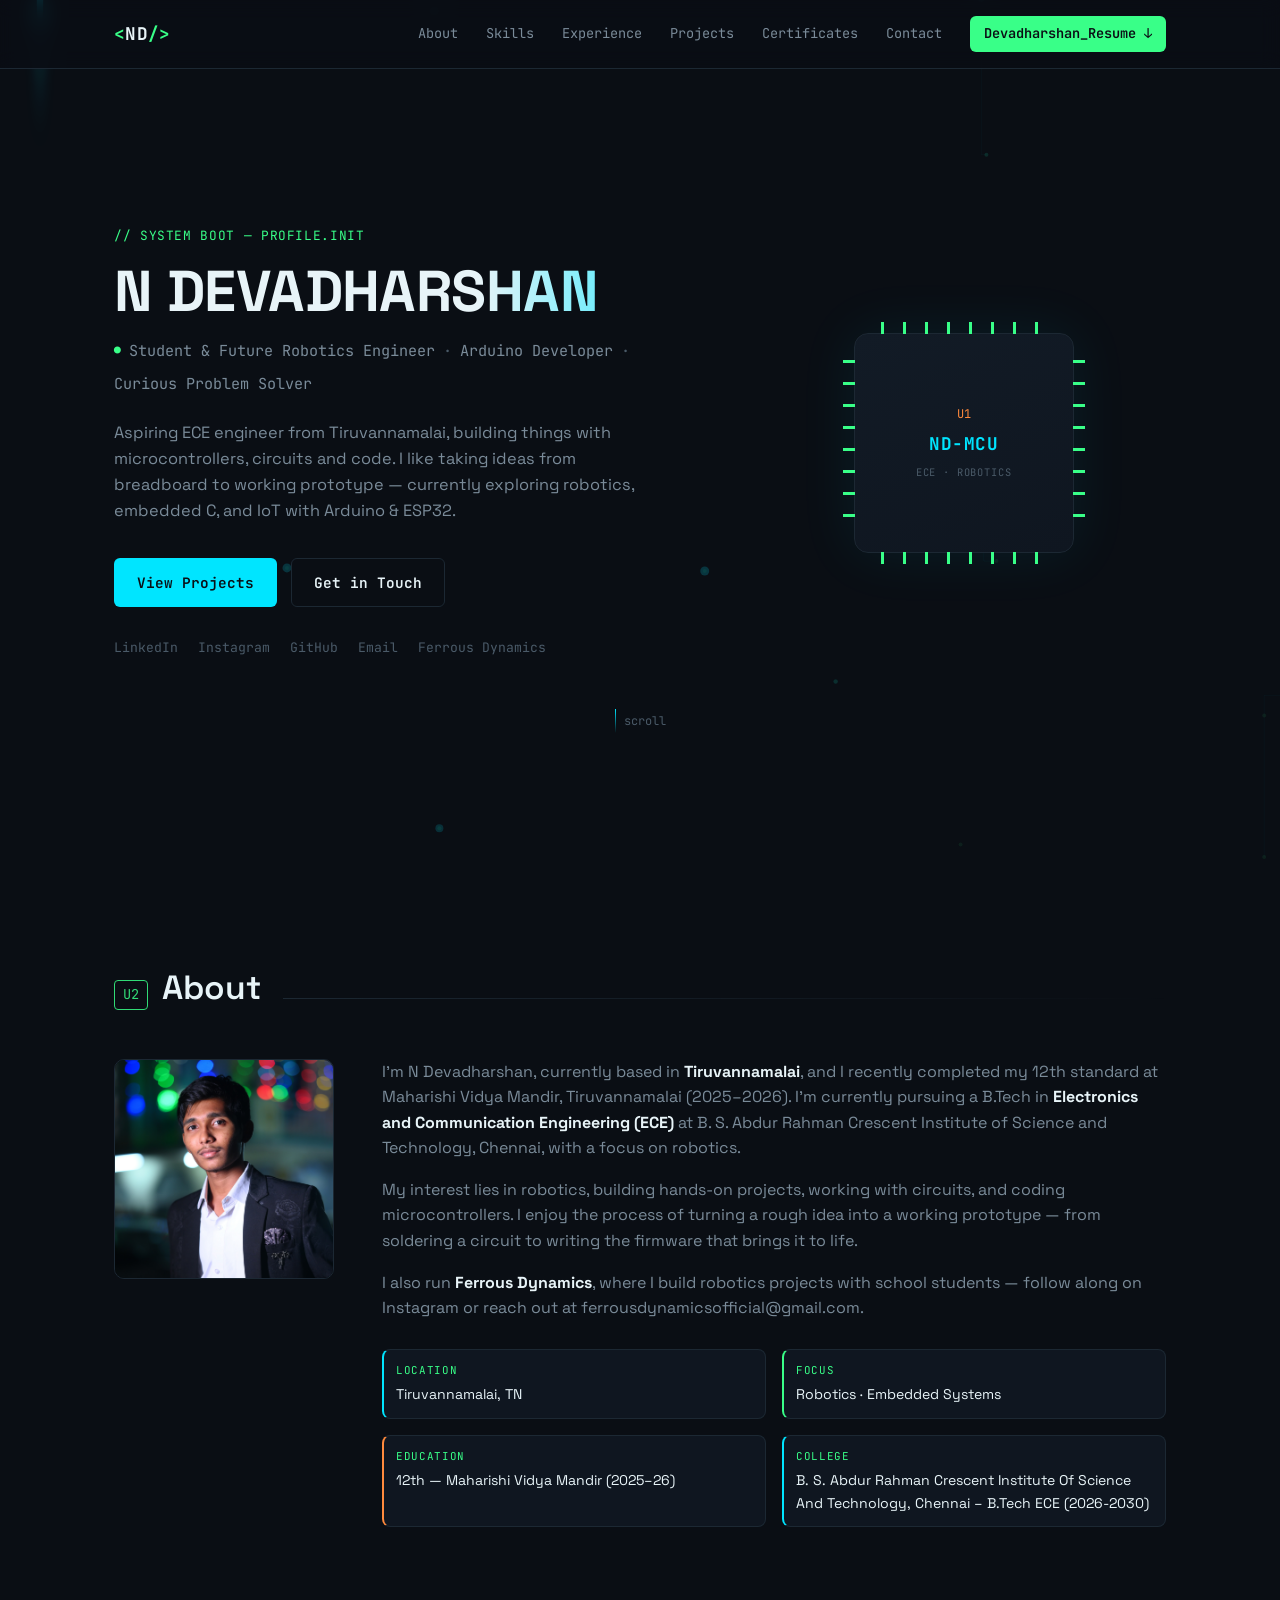
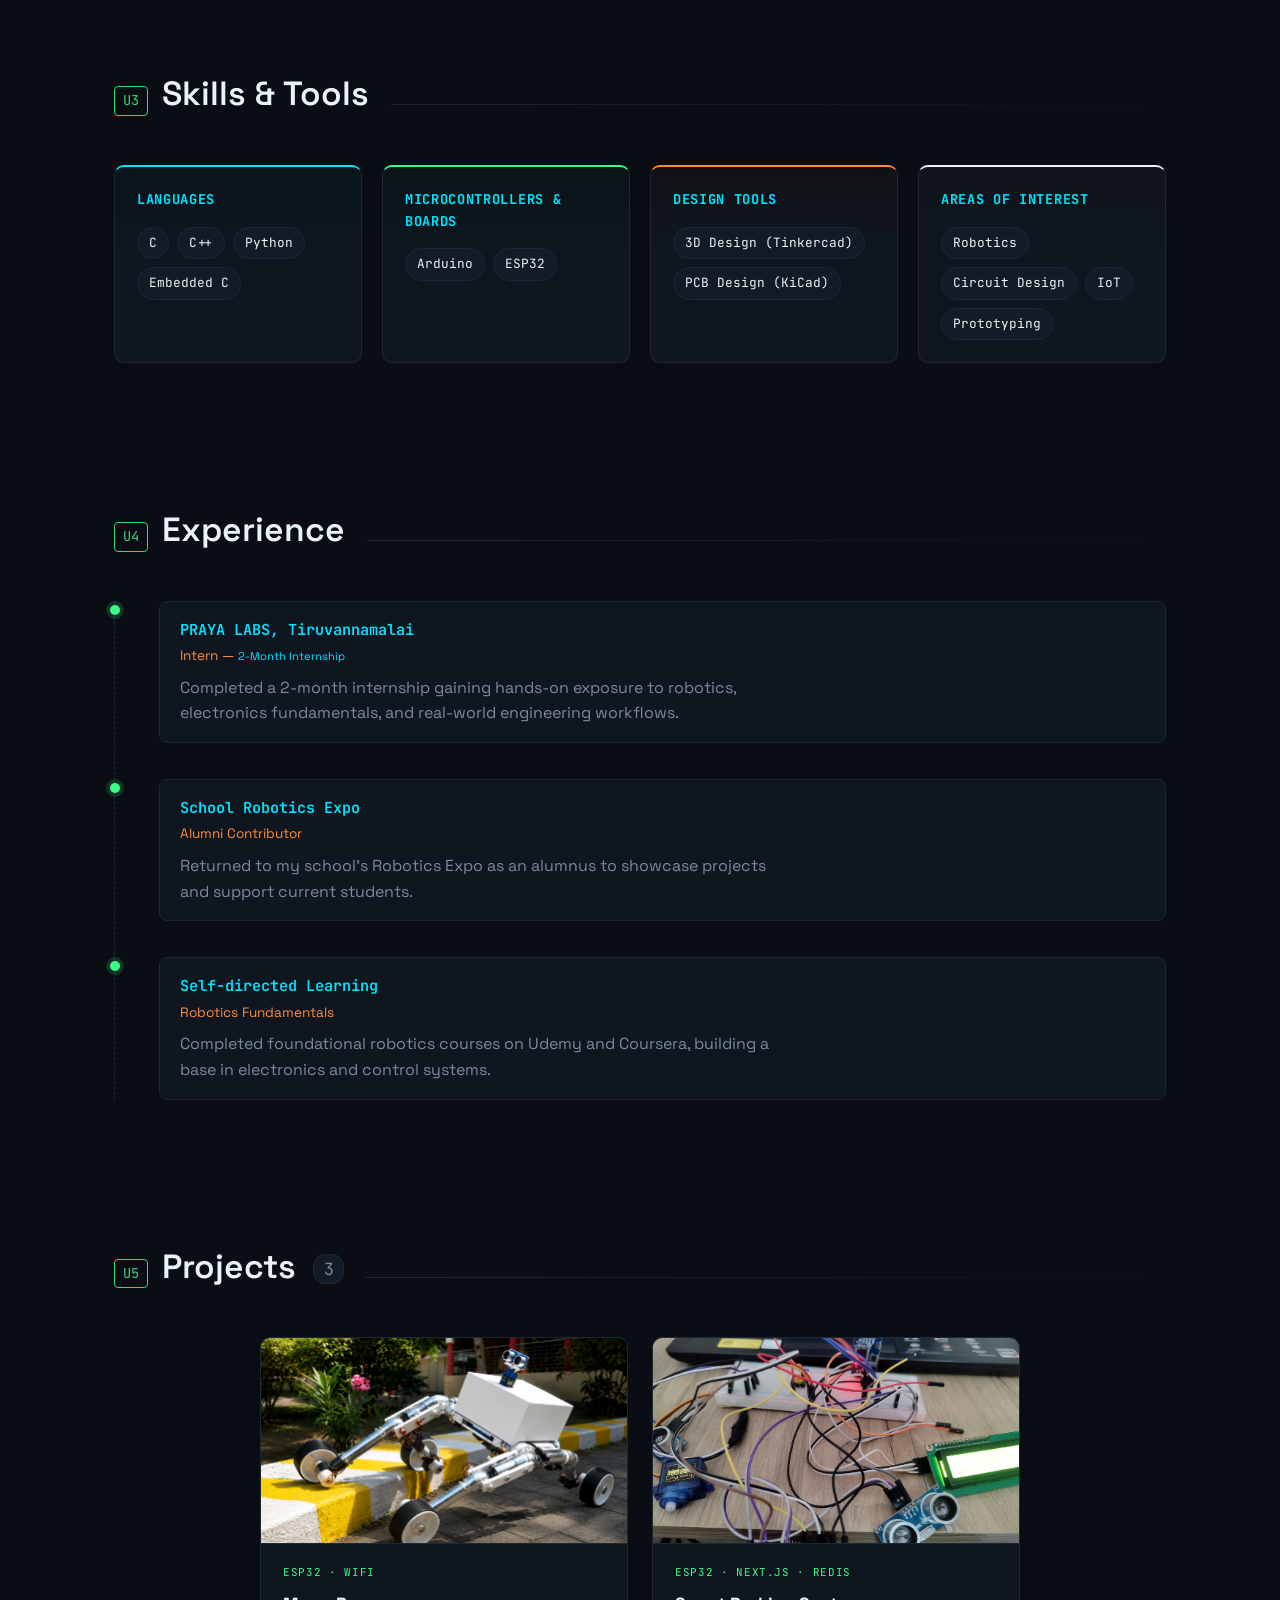
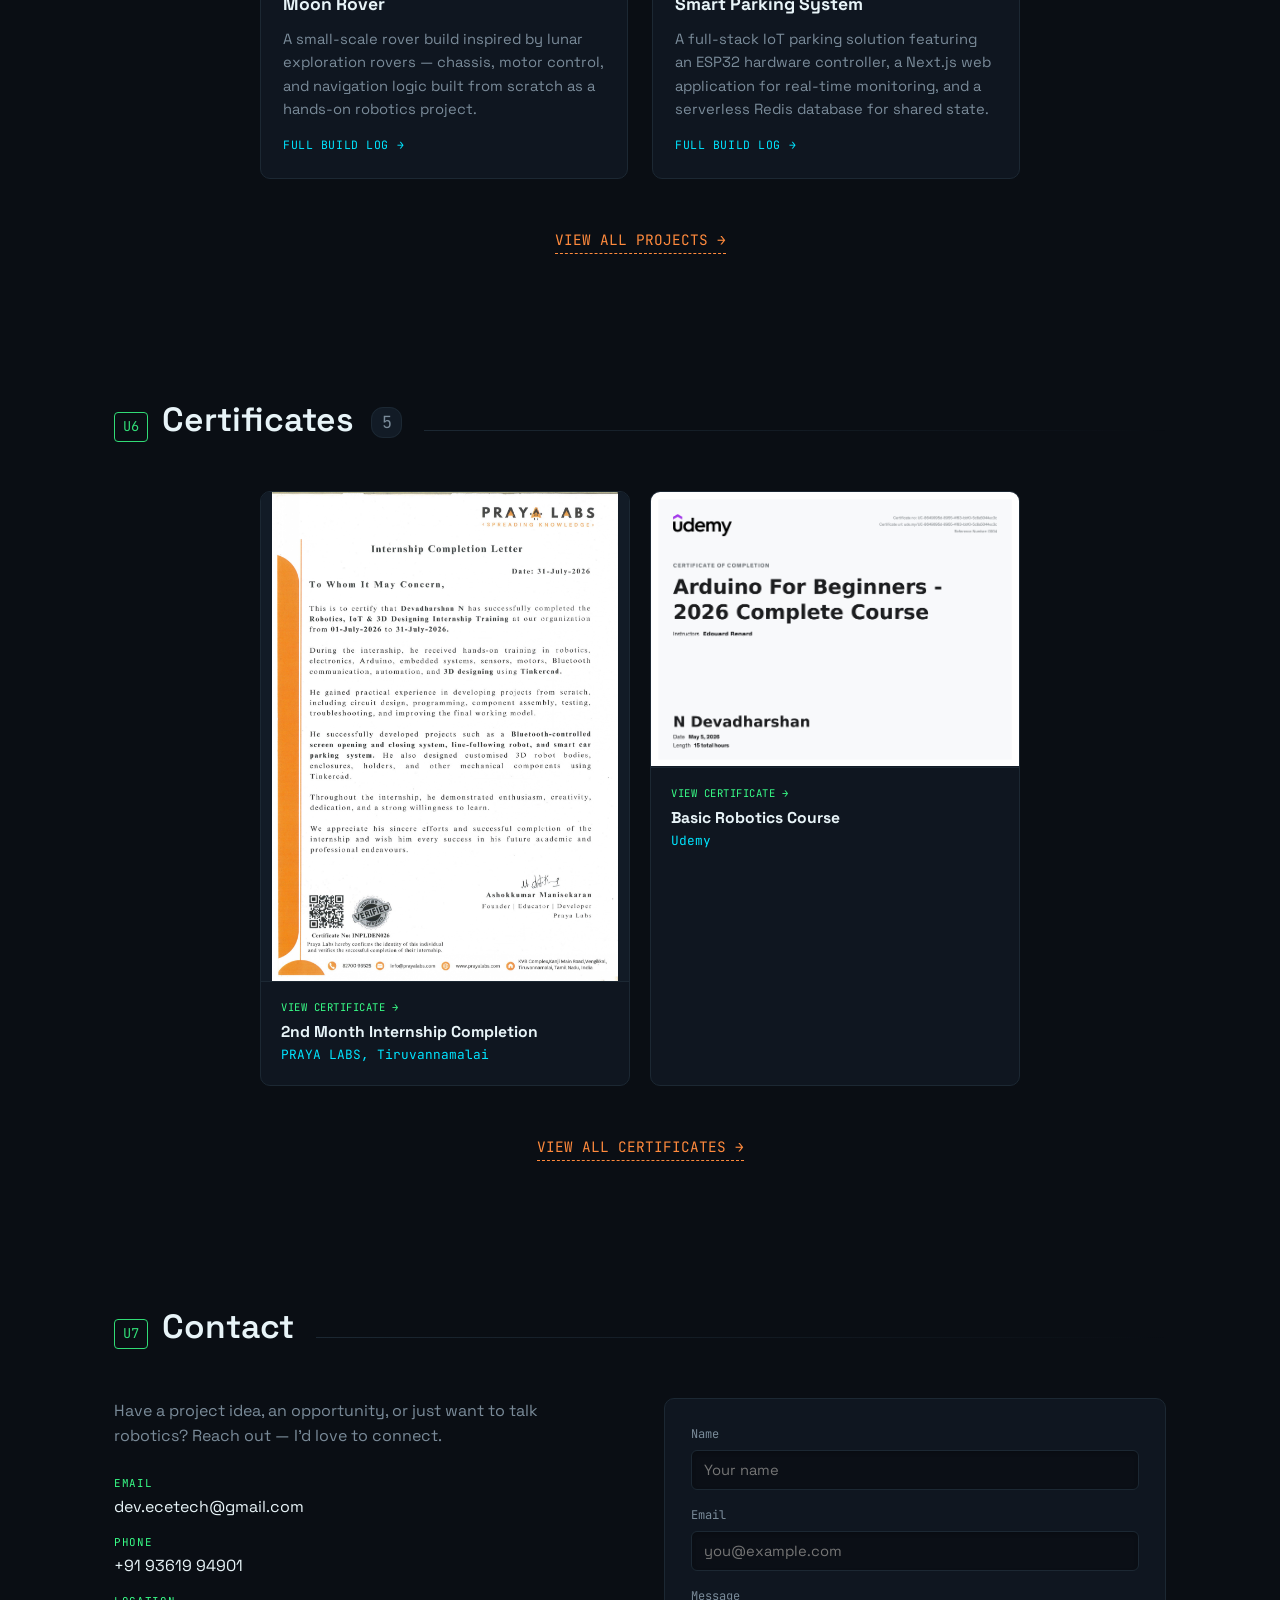
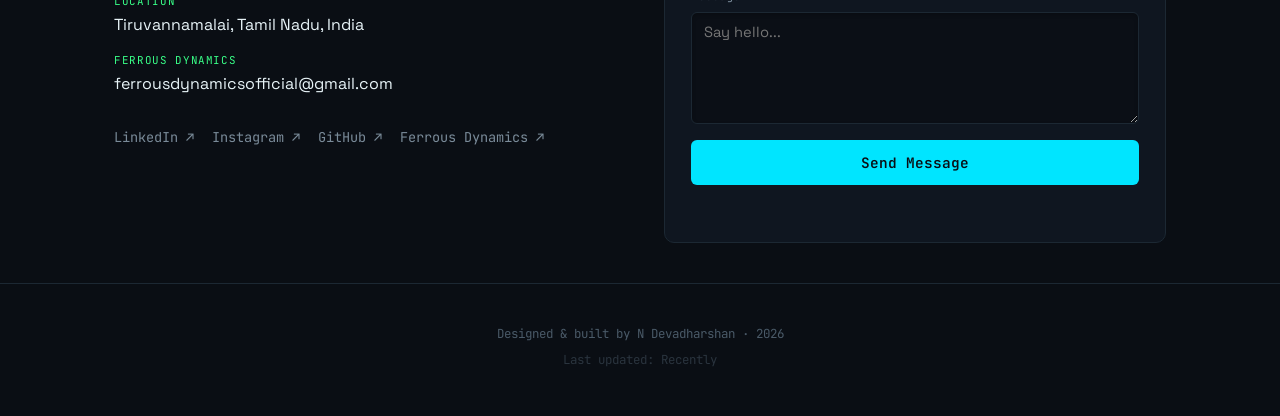
==== commit 6c75f988: "Resume Update" ====
--- a/index.html
+++ b/index.html
@@ -69,7 +69,8 @@
         <a href="#projects">Projects</a>
         <a href="#certificates">Certificates</a>
         <a href="#contact">Contact</a>
-        <a href="assets/resume.pdf" class="nav-resume" id="nav-resume-link" download>Resume ↓</a>
+        <a href="assets/Devadharshan_Resume.pdf" class="nav-Devadharshan_Resume" id="nav-Devadharshan_Resume-link"
+          download>Devadharshan_Resume ↓</a>
       </nav>
       <button id="nav-toggle" aria-label="Toggle menu">
         <span></span><span></span><span></span>
--- a/style.css
+++ b/style.css
@@ -179,7 +179,7 @@
   padding-bottom: 2px;
 }
 
-.nav-resume {
+.nav-Devadharshan_Resume {
   color: var(--bg-deep) !important;
   background: var(--trace-green);
   padding: 7px 14px;
@@ -187,7 +187,7 @@
   font-weight: 600;
 }
 
-.nav-resume:hover {
+.nav-Devadharshan_Resume:hover {
   color: var(--bg-deep) !important;
   background: var(--trace-cyan);
 }
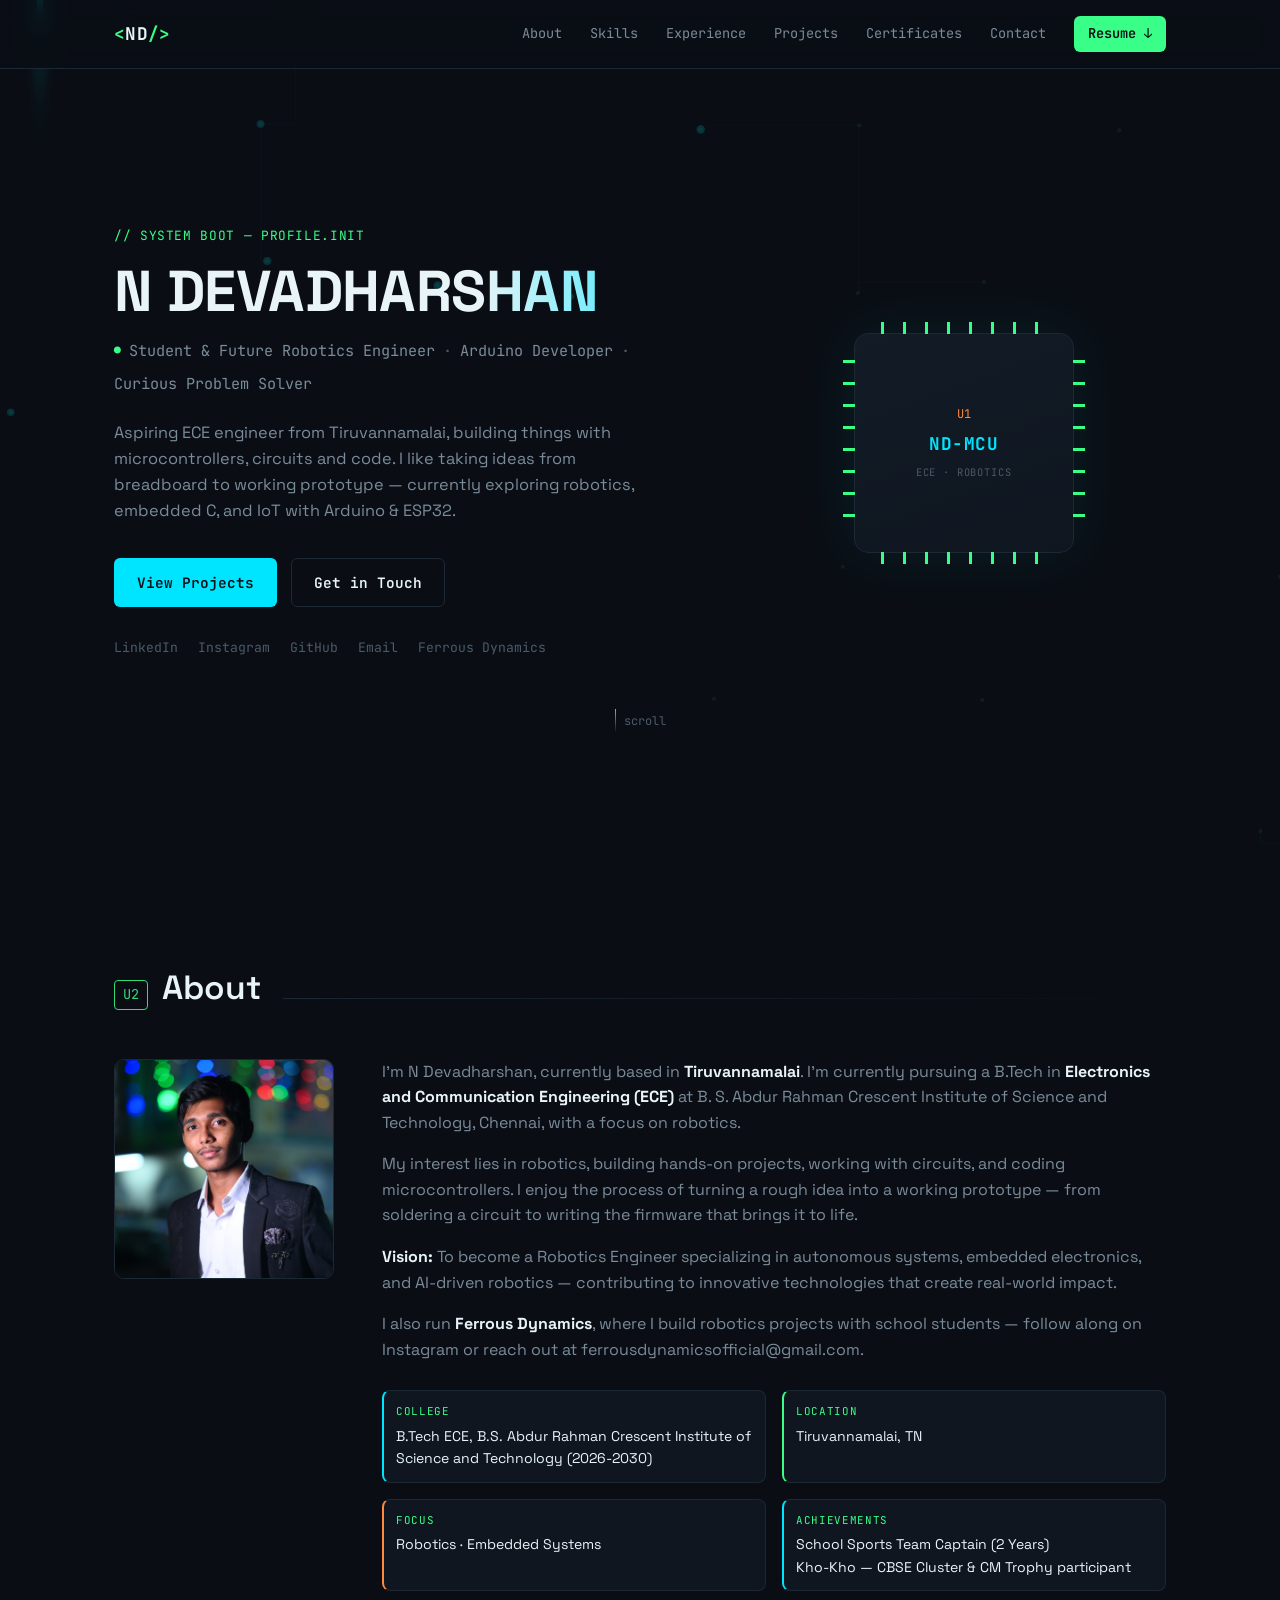
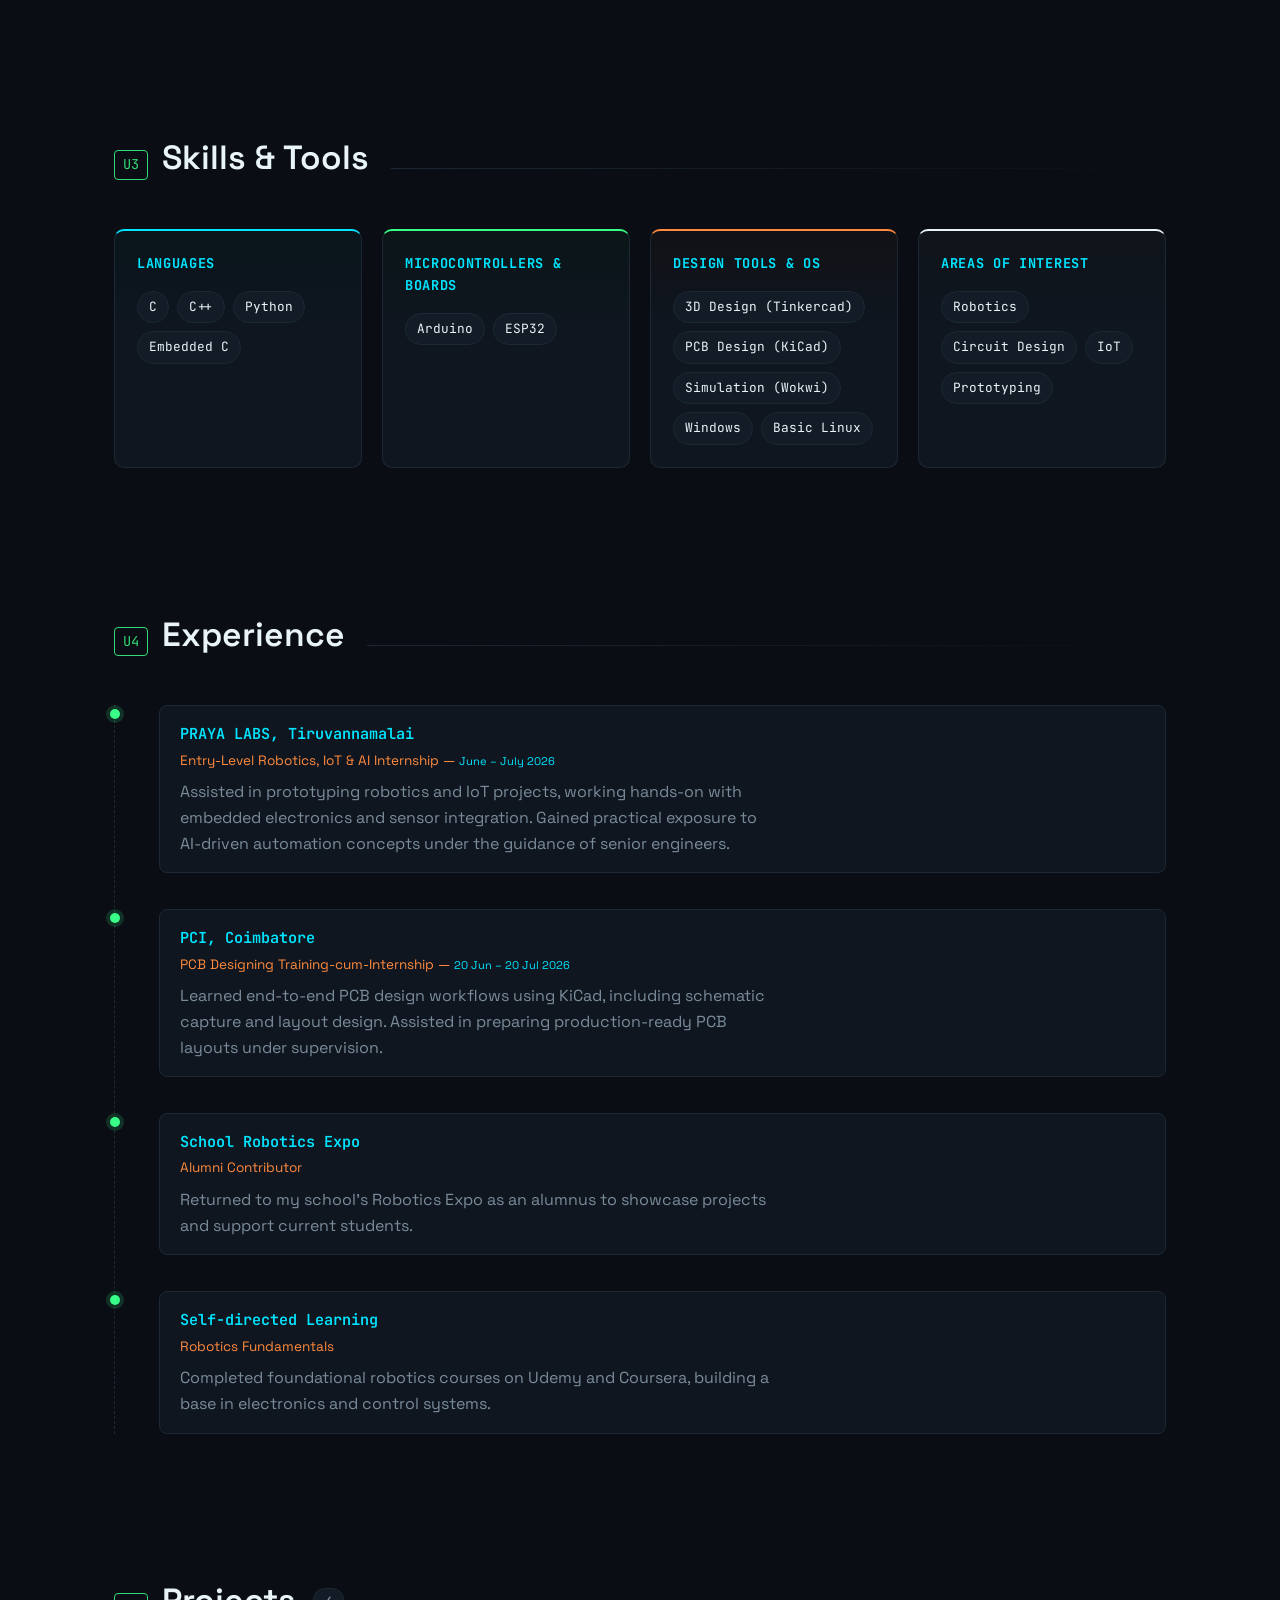
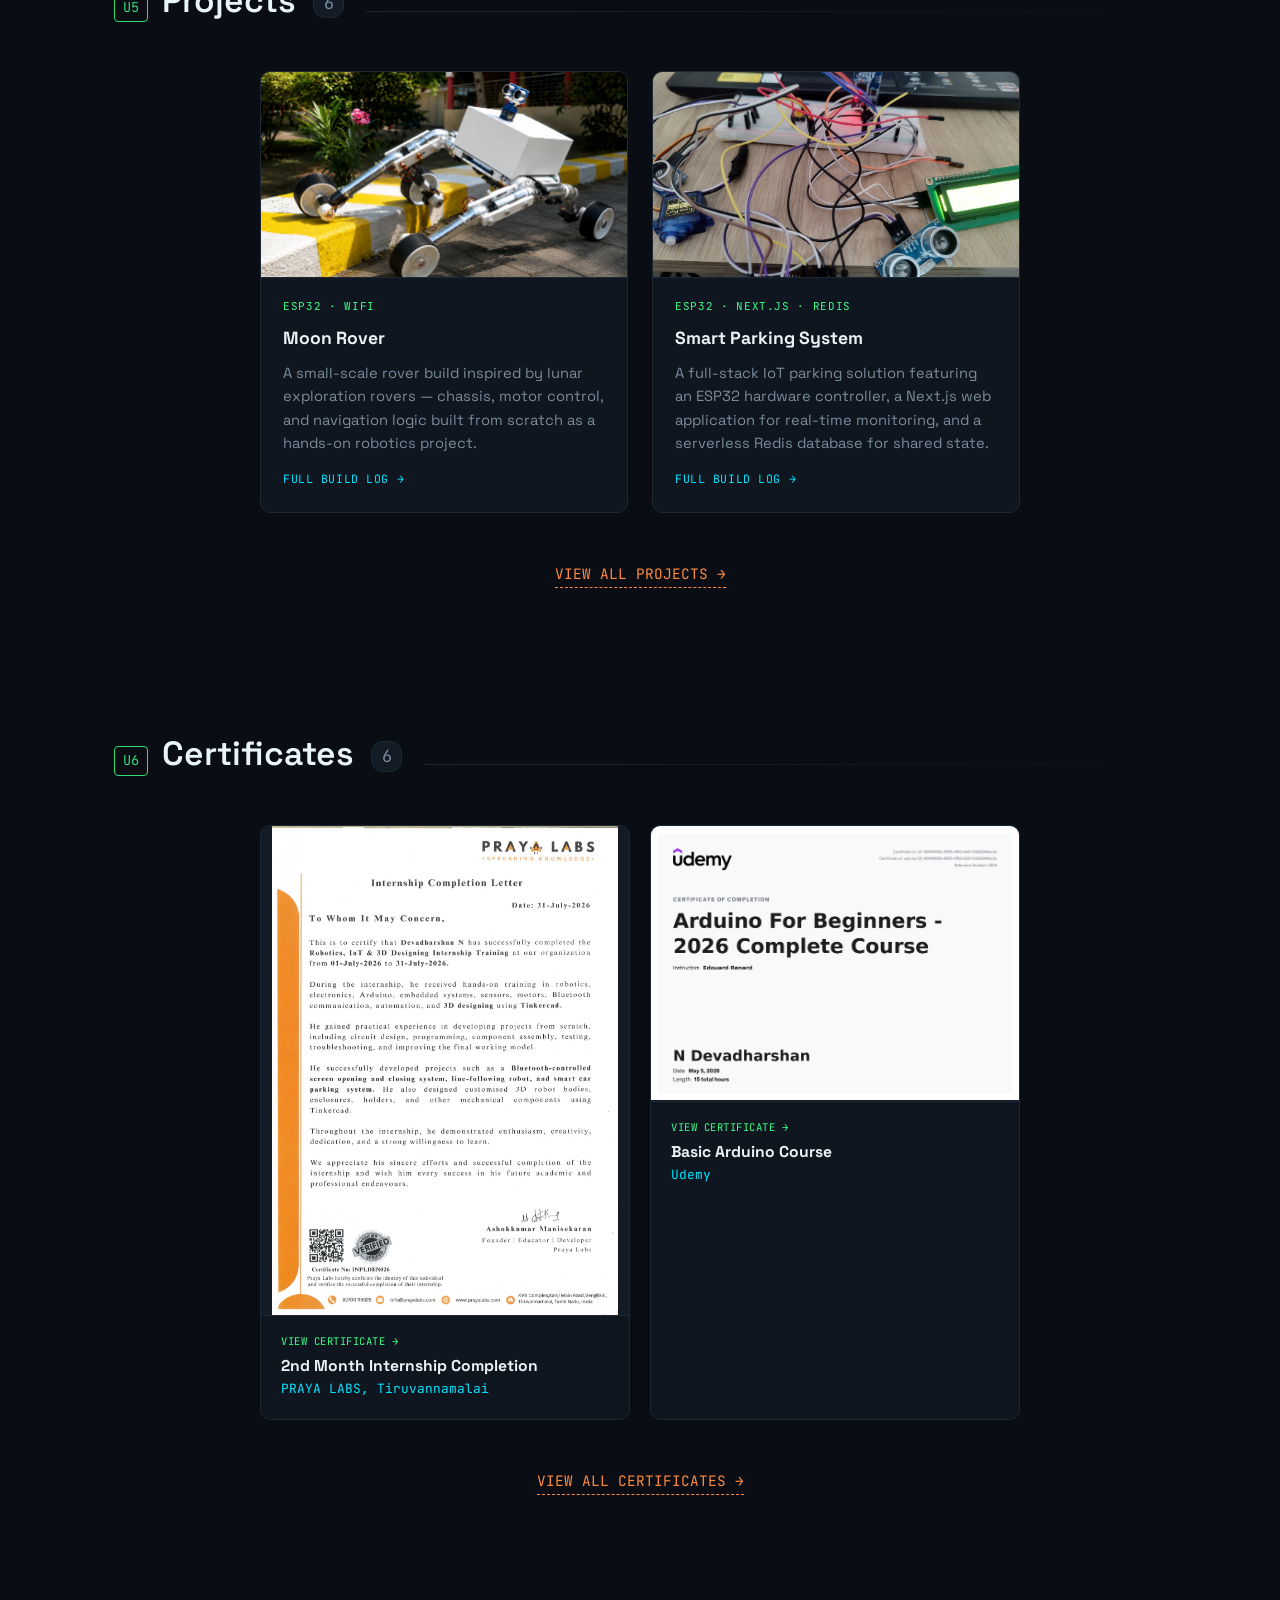
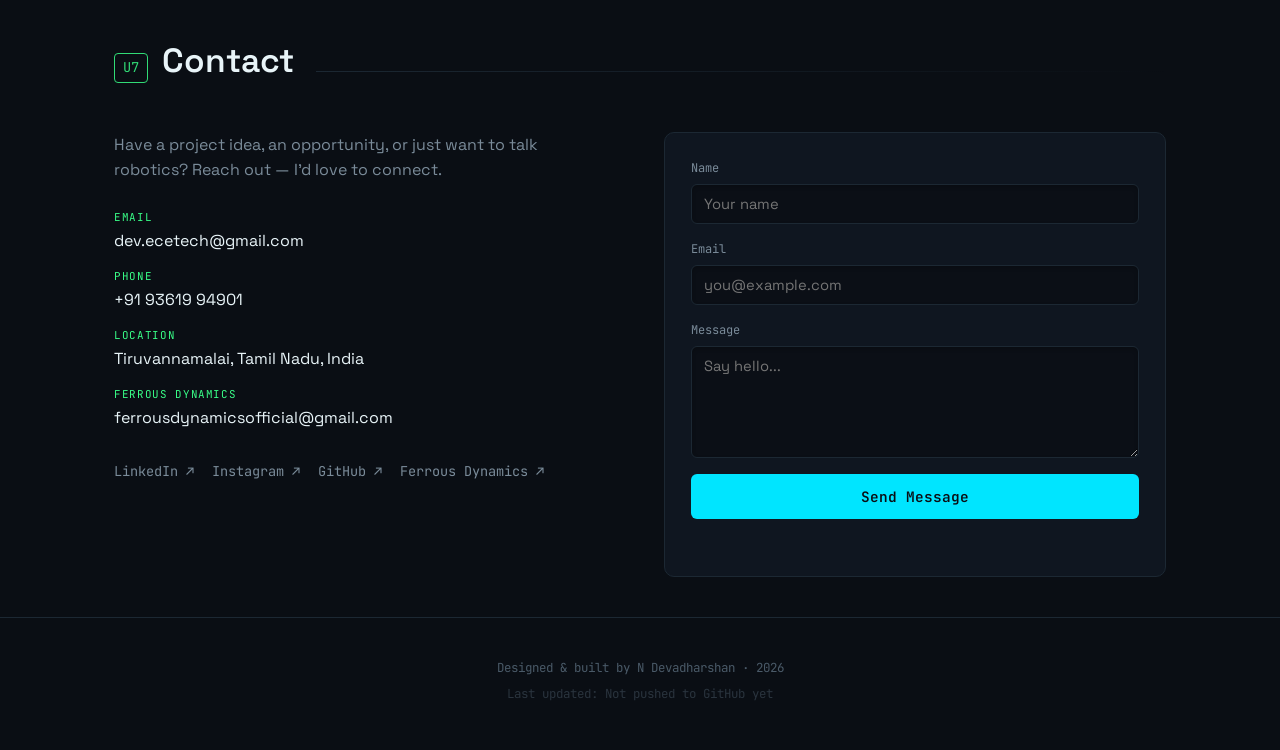
==== commit 9f183ba9: "More Upgrade and addition of projects and Certification" ====
--- a/index.html
+++ b/index.html
@@ -70,7 +70,7 @@
         <a href="#certificates">Certificates</a>
         <a href="#contact">Contact</a>
         <a href="assets/Devadharshan_Resume.pdf" class="nav-Devadharshan_Resume" id="nav-Devadharshan_Resume-link"
-          download>Devadharshan_Resume ↓</a>
+          download>Resume ↓</a>
       </nav>
       <button id="nav-toggle" aria-label="Toggle menu">
         <span></span><span></span><span></span>
@@ -105,7 +105,8 @@
               aria-label="LinkedIn">LinkedIn</a>
             <a href="https://instagram.com/_ferrous_os._" target="_blank" rel="noopener"
               aria-label="Instagram">Instagram</a>
-            <a href="https://github.com/" target="_blank" rel="noopener" id="hero-github" aria-label="GitHub">GitHub</a>
+            <a href="https://github.com/devadharshan27112008-lgtm" target="_blank" rel="noopener" id="hero-github"
+              aria-label="GitHub">GitHub</a>
             <a href="mailto:dev.ecetech@gmail.com" aria-label="Email">Email</a>
             <a href="https://www.instagram.com/ferrous_dynamics" target="_blank" rel="noopener"
               aria-label="Ferrous Dynamics Instagram">Ferrous Dynamics</a>
@@ -151,8 +152,7 @@
         </div>
         <div class="about-text">
           <p>
-            I'm N Devadharshan, currently based in <strong>Tiruvannamalai</strong>, and I recently completed
-            my 12th standard at Maharishi Vidya Mandir, Tiruvannamalai (2025–2026). I'm currently pursuing
+            I'm N Devadharshan, currently based in <strong>Tiruvannamalai</strong>. I'm currently pursuing
             a B.Tech in <strong>Electronics and Communication Engineering (ECE)</strong> at B. S. Abdur Rahman Crescent
             Institute of Science and Technology, Chennai, with a focus on robotics.
           </p>
@@ -160,6 +160,10 @@
             My interest lies in robotics, building hands-on projects, working with circuits, and coding
             microcontrollers. I enjoy the process of turning a rough idea into a working prototype —
             from soldering a circuit to writing the firmware that brings it to life.
+          </p>
+          <p>
+            <strong>Vision:</strong> To become a Robotics Engineer specializing in autonomous systems, embedded
+            electronics, and AI-driven robotics — contributing to innovative technologies that create real-world impact.
           </p>
           <p>
             I also run <strong>Ferrous Dynamics</strong>, where I build robotics projects with school
@@ -169,16 +173,14 @@
             <a href="mailto:ferrousdynamicsofficial@gmail.com">ferrousdynamicsofficial@gmail.com</a>.
           </p>
           <div class="about-facts">
+            <div class="fact"><span class="fact-label">College</span><span class="fact-value">B.Tech ECE, B.S. Abdur
+                Rahman Crescent Institute of Science and Technology (2026-2030)</span></div>
             <div class="fact"><span class="fact-label">Location</span><span class="fact-value">Tiruvannamalai, TN</span>
             </div>
             <div class="fact"><span class="fact-label">Focus</span><span class="fact-value">Robotics · Embedded
                 Systems</span></div>
-            <div class="fact"><span class="fact-label">Education</span><span class="fact-value">12th — Maharishi Vidya
-                Mandir (2025–26)</span></div>
-            <div class="fact"><span class="fact-label">College</span><span class="fact-value">B. S. Abdur Rahman
-                Crescent Institute Of Science And Technology, Chennai – B.Tech ECE (2026-2030)</span></div>
-
-
+            <div class="fact"><span class="fact-label">Achievements</span><span class="fact-value">School Sports Team
+                Captain (2 Years)<br>Kho-Kho — CBSE Cluster &amp; CM Trophy participant</span></div>
           </div>
         </div>
       </div>
@@ -209,10 +211,13 @@
           </ul>
         </div>
         <div class="skill-card">
-          <h3>Design Tools</h3>
+          <h3>Design Tools &amp; OS</h3>
           <ul class="tag-list">
             <li>3D Design (Tinkercad)</li>
             <li>PCB Design (KiCad)</li>
+            <li>Simulation (Wokwi)</li>
+            <li>Windows</li>
+            <li>Basic Linux</li>
           </ul>
         </div>
         <div class="skill-card">
@@ -238,10 +243,21 @@
           <div class="timeline-node"></div>
           <div class="timeline-content">
             <p class="timeline-org">PRAYA LABS, Tiruvannamalai</p>
-            <p class="timeline-role">Intern &mdash; <span style="color:var(--trace-cyan);font-size:0.82em;">2-Month
-                Internship</span></p>
-            <p class="timeline-desc">Completed a 2-month internship gaining hands-on exposure to robotics, electronics
-              fundamentals, and real-world engineering workflows.</p>
+            <p class="timeline-role">Entry-Level Robotics, IoT &amp; AI Internship &mdash; <span
+                style="color:var(--trace-cyan);font-size:0.82em;">June – July 2026</span></p>
+            <p class="timeline-desc">Assisted in prototyping robotics and IoT projects, working hands-on with embedded
+              electronics and sensor integration. Gained practical exposure to AI-driven automation concepts under the
+              guidance of senior engineers.</p>
+          </div>
+        </div>
+        <div class="timeline-item">
+          <div class="timeline-node"></div>
+          <div class="timeline-content">
+            <p class="timeline-org">PCI, Coimbatore</p>
+            <p class="timeline-role">PCB Designing Training-cum-Internship &mdash; <span
+                style="color:var(--trace-cyan);font-size:0.82em;">20 Jun – 20 Jul 2026</span></p>
+            <p class="timeline-desc">Learned end-to-end PCB design workflows using KiCad, including schematic capture
+              and layout design. Assisted in preparing production-ready PCB layouts under supervision.</p>
           </div>
         </div>
         <div class="timeline-item">
@@ -269,7 +285,7 @@
     <section id="projects" class="section">
       <div class="section-head">
         <span class="designator">U5</span>
-        <h2>Projects <span id="project-count" class="section-count" data-total="3"></span></h2>
+        <h2>Projects <span id="project-count" class="section-count" data-total="6"></span></h2>
       </div>
       <div class="projects-grid">
 
@@ -325,7 +341,6 @@
           </div>
         </a>
 
-
       </div>
 
       <div style="text-align: center; margin-top: 3rem;">
@@ -339,7 +354,7 @@
     <section id="certificates" class="section">
       <div class="section-head">
         <span class="designator">U6</span>
-        <h2>Certificates <span id="cert-count" class="section-count" data-total="5"></span></h2>
+        <h2>Certificates <span id="cert-count" class="section-count" data-total="6"></span></h2>
       </div>
       <div class="cert-grid">
 
@@ -369,9 +384,9 @@
         </button>
 
         <button type="button" class="cert-card cert-card--landscape" data-cert-src="assets/certs/udemy-robotics.jpg"
-          data-cert-title="Basic Robotics Course — Udemy">
+          data-cert-title="Basic Arduino Course — Udemy">
           <div class="cert-thumb cert-thumb--4-3">
-            <img src="assets/certs/udemy-robotics.jpg" alt="Basic Robotics Course certificate from Udemy"
+            <img src="assets/certs/udemy-robotics.jpg" alt="Basic Arduino Course certificate from Udemy"
               onerror="this.style.display='none'">
             <div class="cert-thumb-fallback">
               <svg viewBox="0 0 140 100" width="80" aria-hidden="true">
@@ -384,7 +399,7 @@
           </div>
           <div class="cert-card-body">
             <p class="cert-tag">VIEW CERTIFICATE →</p>
-            <h3>Basic Robotics Course</h3>
+            <h3>Basic Arduino Course</h3>
             <p class="cert-org">Udemy</p>
           </div>
         </button>
@@ -428,7 +443,8 @@
           <div class="contact-socials">
             <a href="https://www.linkedin.com/in/devadharshan27/" target="_blank" rel="noopener">LinkedIn ↗</a>
             <a href="https://instagram.com/_ferrous_os._" target="_blank" rel="noopener">Instagram ↗</a>
-            <a href="https://github.com/" target="_blank" rel="noopener" id="contact-github">GitHub ↗</a>
+            <a href="https://github.com/devadharshan27112008-lgtm" target="_blank" rel="noopener"
+              id="contact-github">GitHub ↗</a>
             <a href="https://www.instagram.com/ferrous_dynamics" target="_blank" rel="noopener">Ferrous Dynamics ↗</a>
           </div>
         </div>
--- a/style.css
+++ b/style.css
@@ -1029,7 +1029,7 @@
 .lightbox {
   position: fixed;
   inset: 0;
-  z-index: 100;
+  z-index: 9999;
   background: rgba(6, 9, 13, 0.92);
   backdrop-filter: blur(6px);
   display: flex;
@@ -1218,6 +1218,8 @@
   color: var(--text-faint);
   font-family: var(--font-mono);
   font-size: 0.78rem;
+  position: relative;
+  z-index: 1;
 }
 
 footer p {
